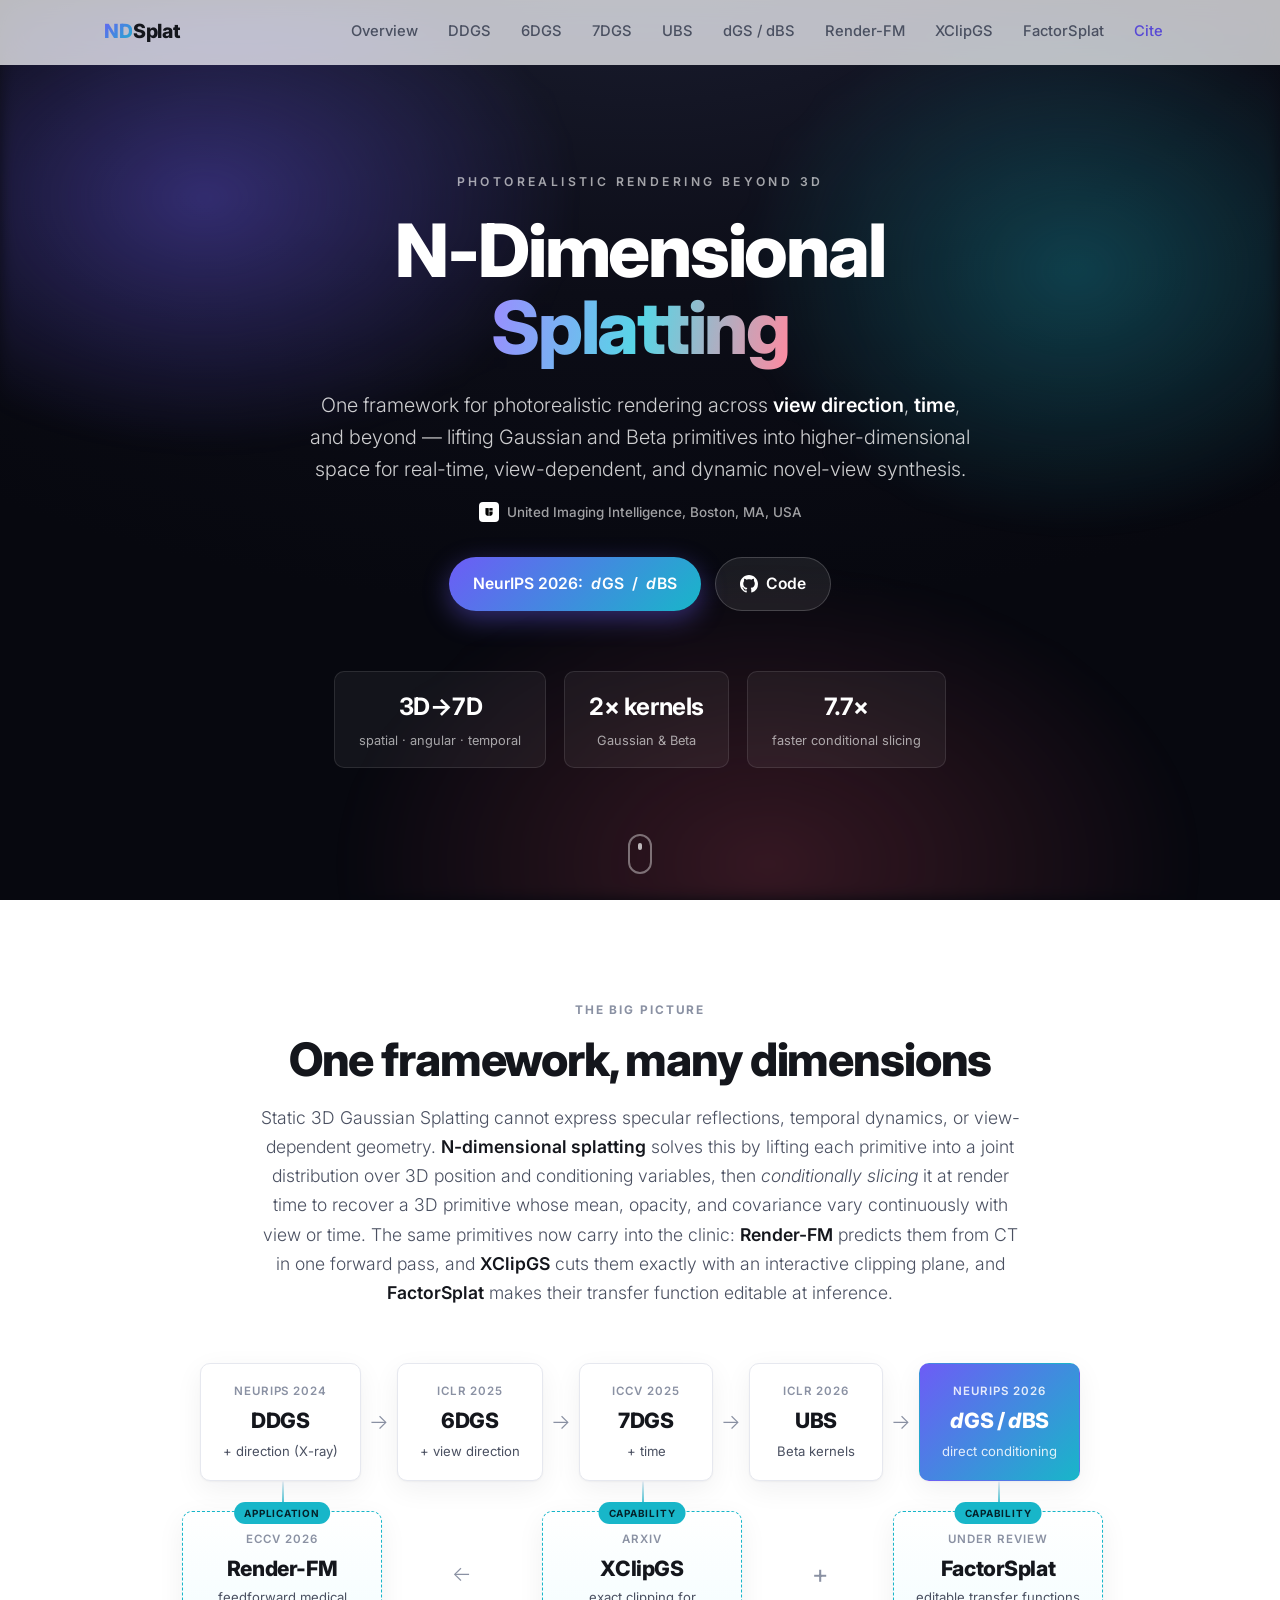
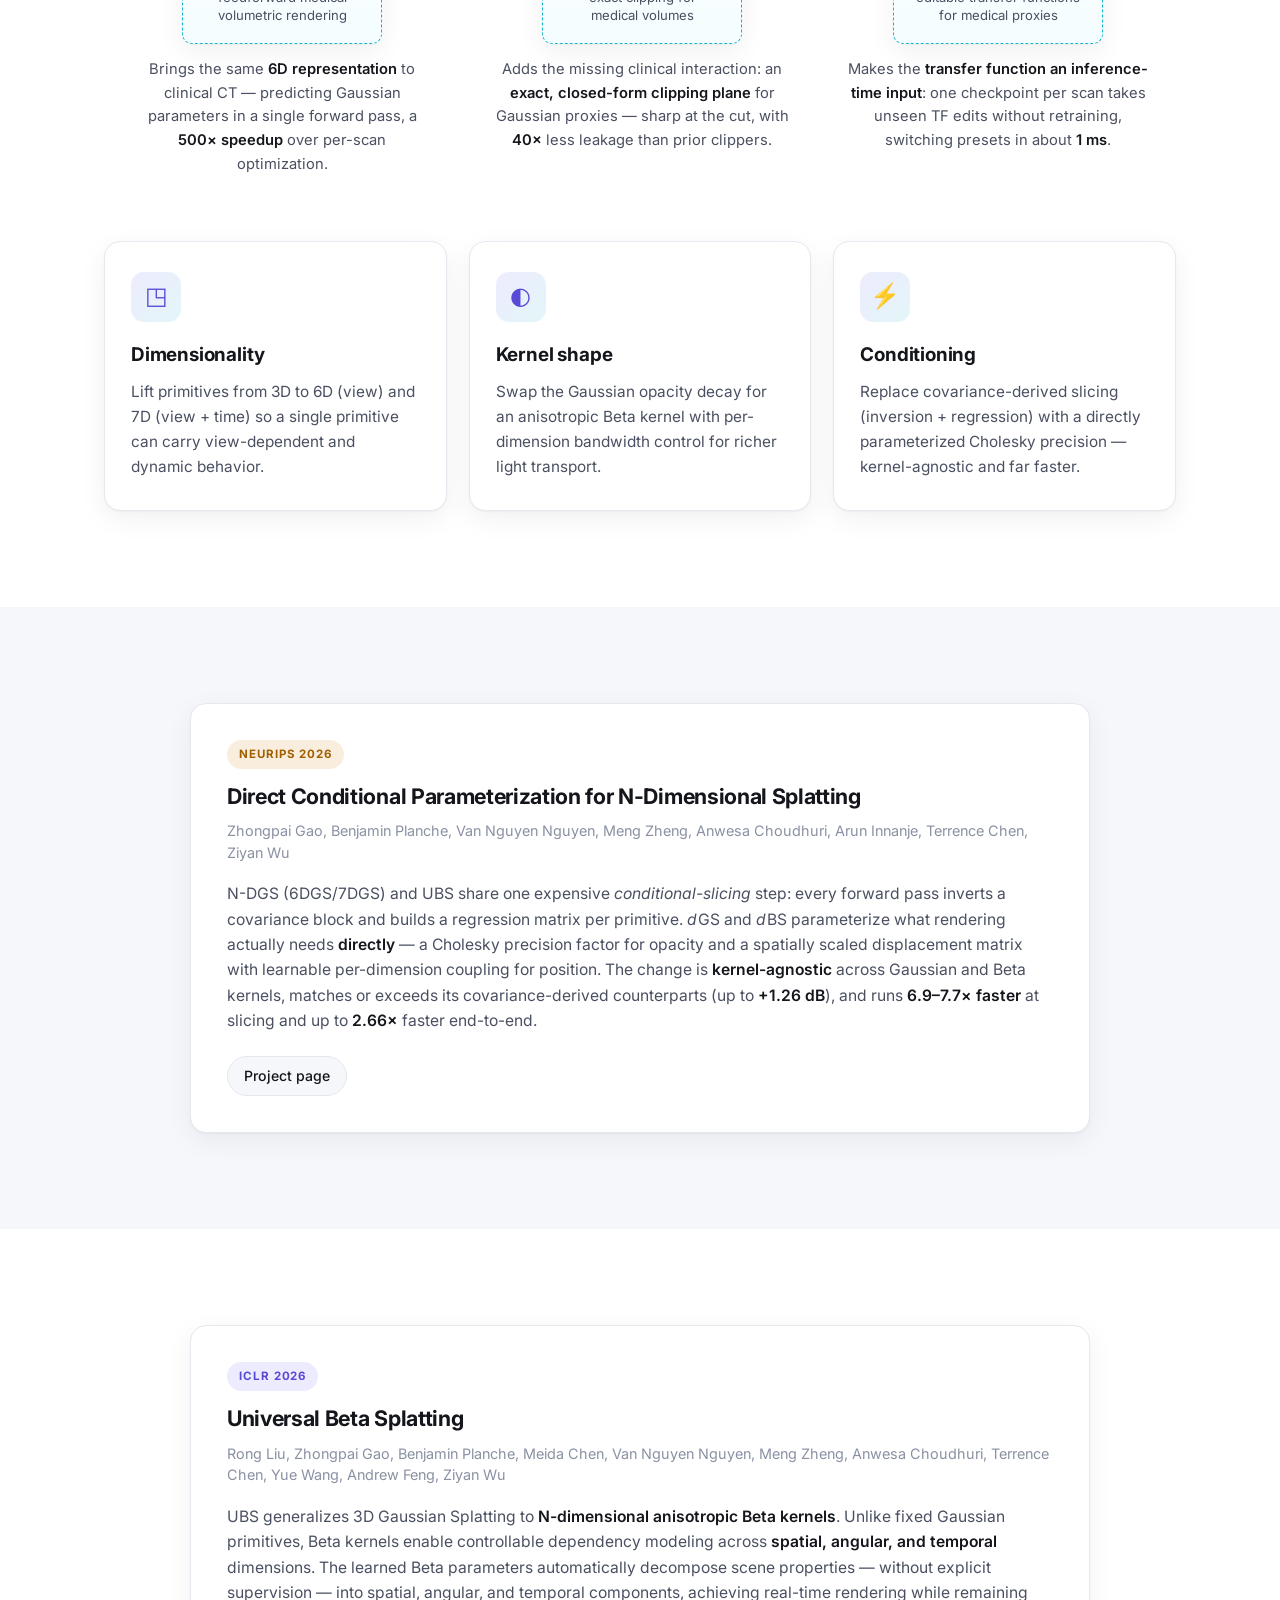
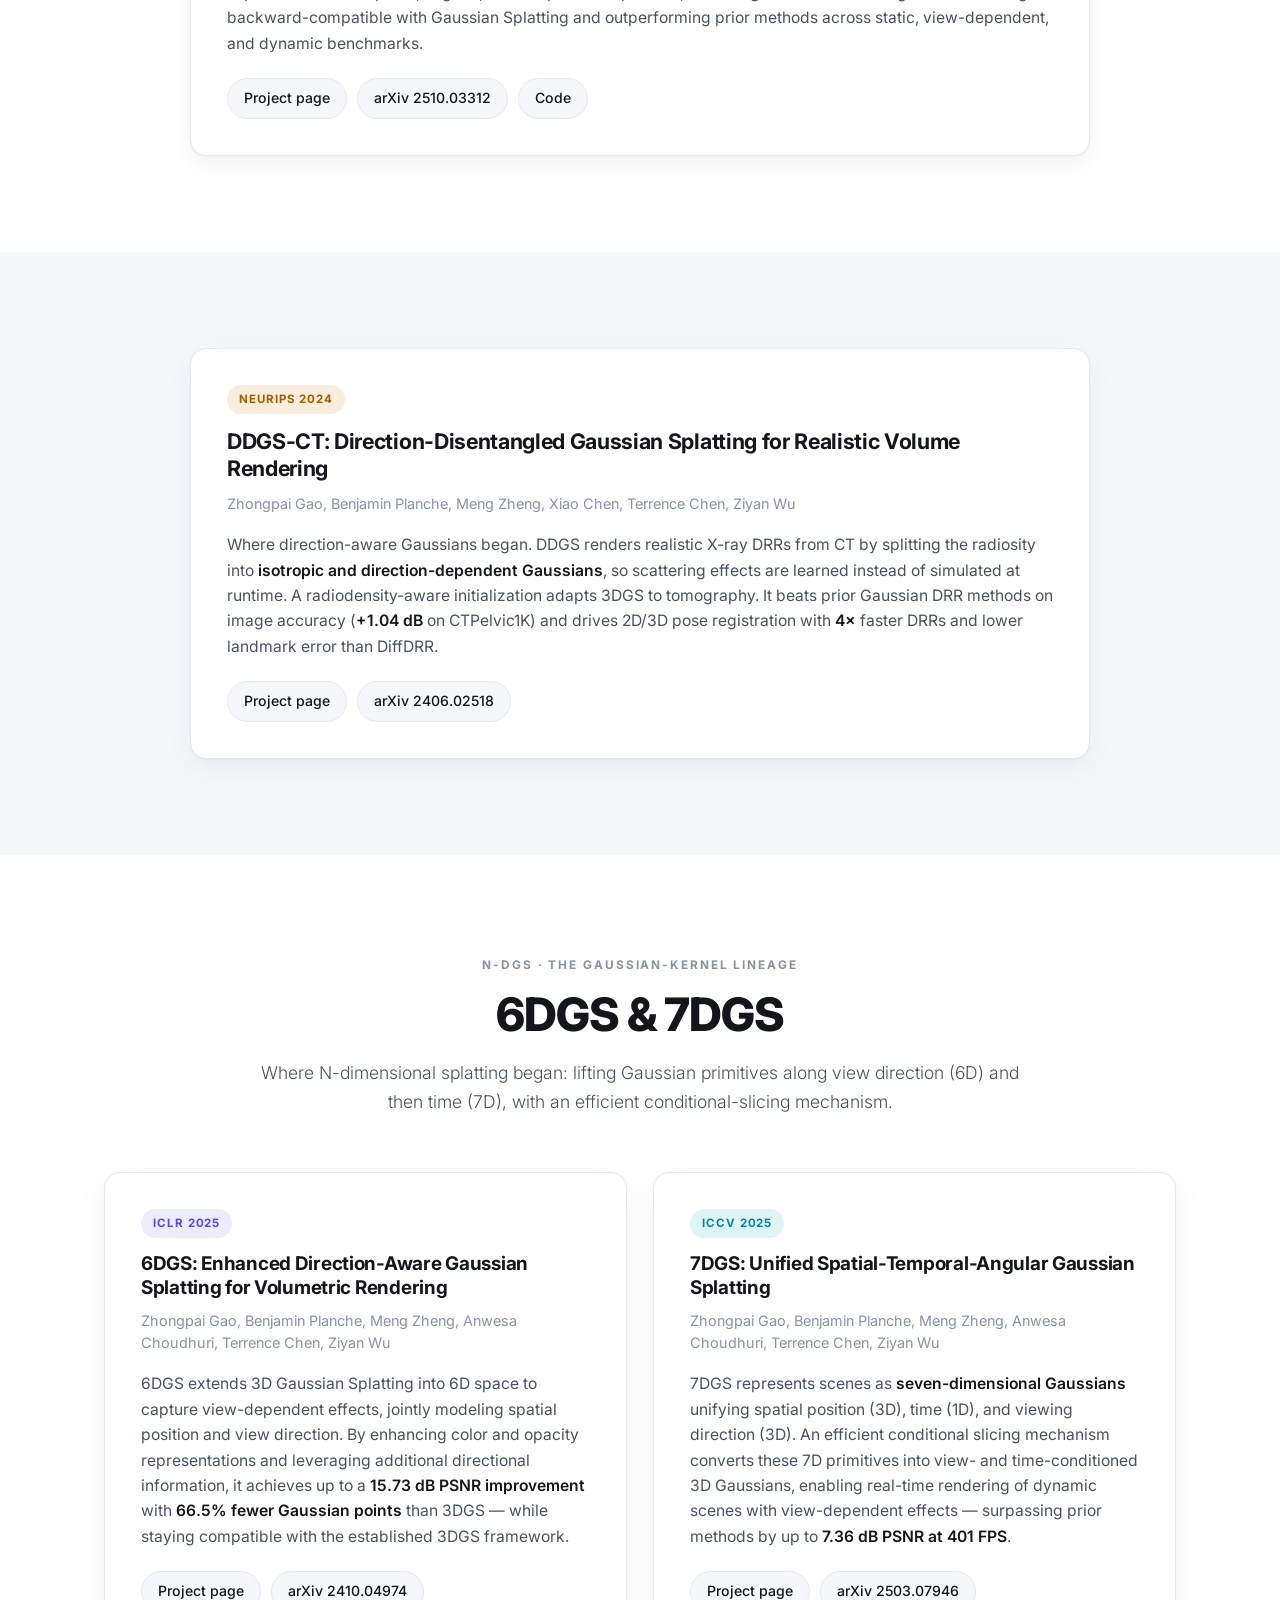
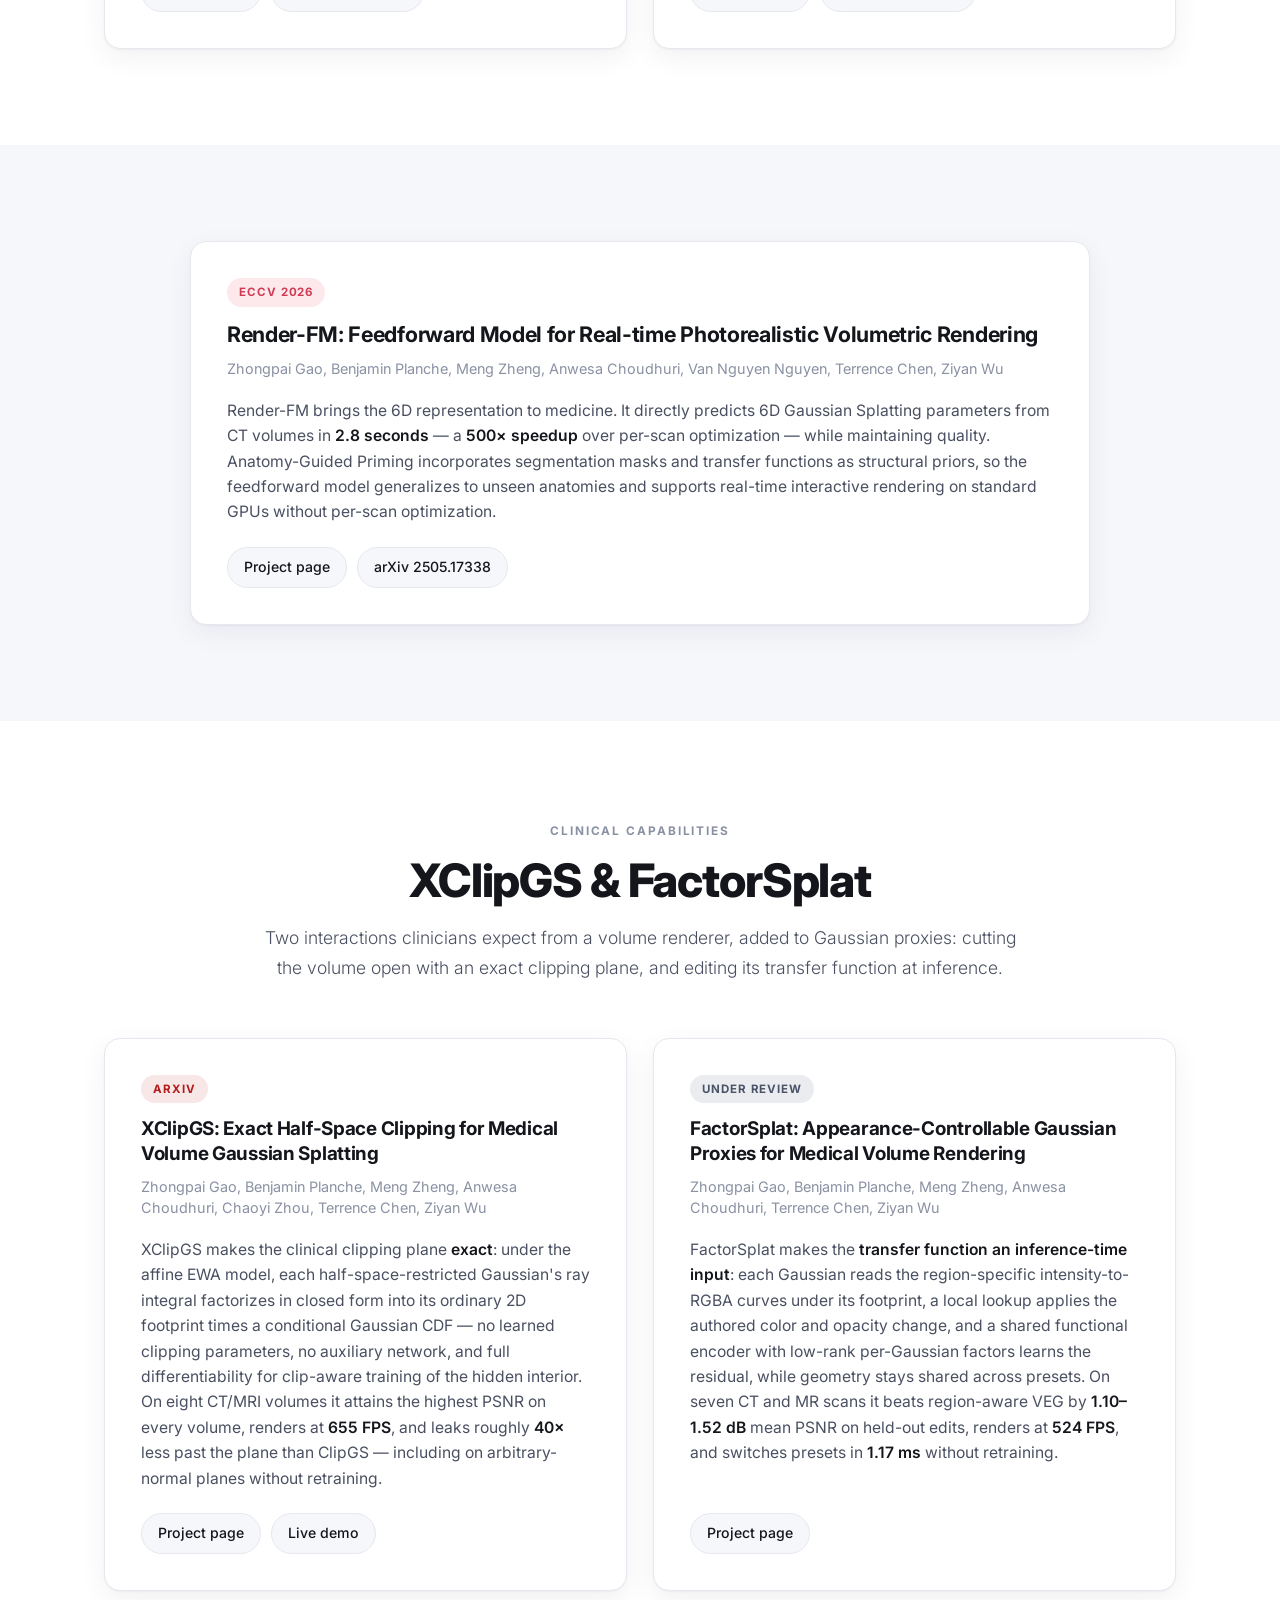
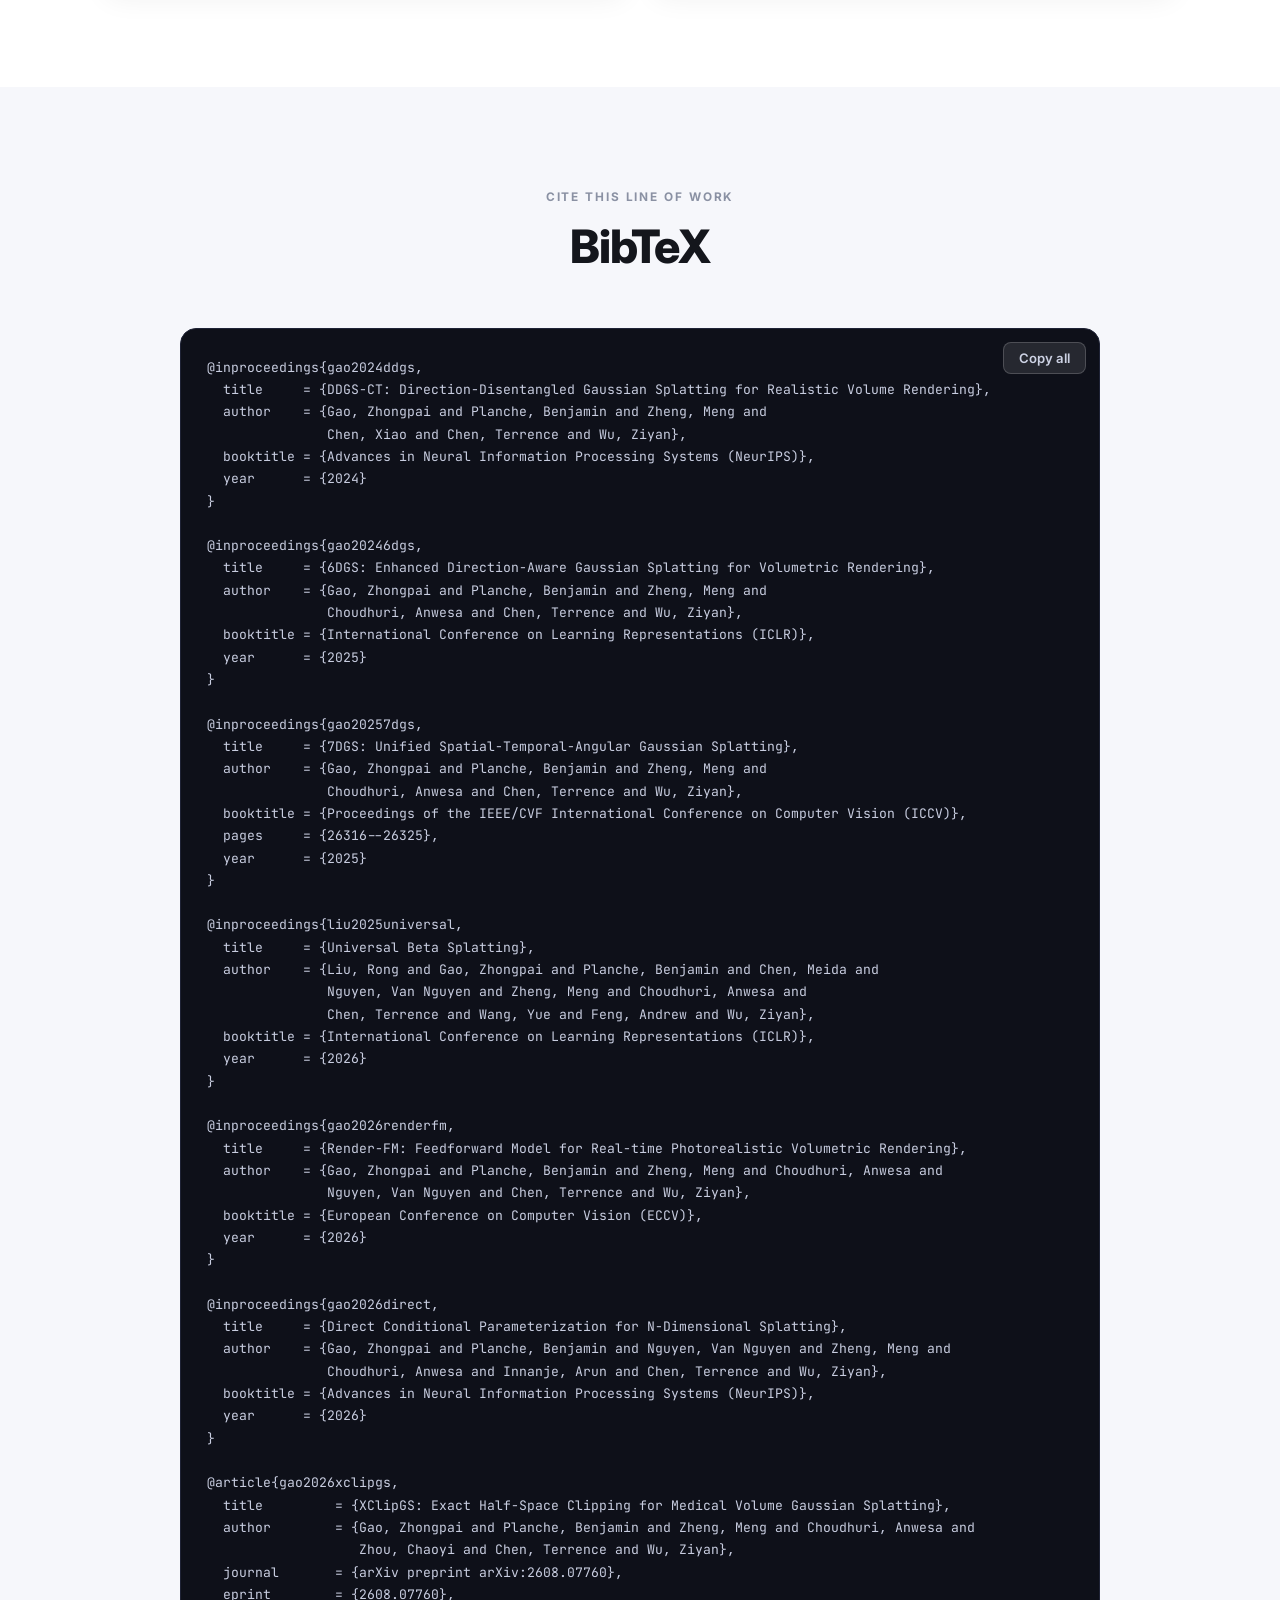
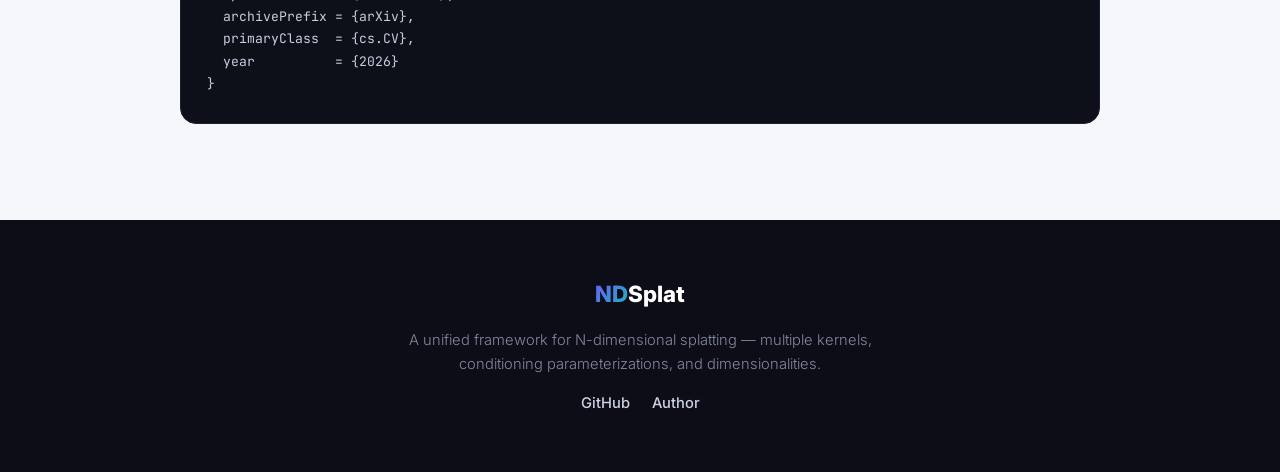
==== index.html @ 8df0c659 "Mobile lineage: stack branches and connectors in one centred column On narrow screens the up-arrow a" ====
<!DOCTYPE html>
<html lang="en">
<head>
  <meta charset="UTF-8" />
  <meta name="viewport" content="width=device-width, initial-scale=1.0" />
  <title>NDSplat &mdash; N-Dimensional Splatting</title>
  <meta name="description" content="NDSplat: a unified framework and research line for N-dimensional Gaussian and Beta splatting — dGS/dBS, Universal Beta Splatting, 6DGS, 7DGS, and Render-FM." />
  <meta name="author" content="Zhongpai Gao" />

  <!-- Open Graph -->
  <meta property="og:type" content="website" />
  <meta property="og:title" content="NDSplat — N-Dimensional Splatting" />
  <meta property="og:description" content="A unified research line for N-dimensional Gaussian and Beta splatting: dGS/dBS, UBS, 6DGS, 7DGS, and Render-FM." />

  <link rel="preconnect" href="https://fonts.googleapis.com" />
  <link rel="preconnect" href="https://fonts.gstatic.com" crossorigin />
  <link href="https://fonts.googleapis.com/css2?family=Inter:wght@300;400;500;600;700;800&family=JetBrains+Mono:wght@400;500&display=swap" rel="stylesheet" />
  <link rel="stylesheet" href="assets/css/style.css?v=20260928g" />
  <link rel="icon" href="data:image/svg+xml,<svg xmlns='http://www.w3.org/2000/svg' viewBox='0 0 100 100'><text y='.9em' font-size='90'>🪄</text></svg>" />
</head>
<body>

  <!-- ============ NAV ============ -->
  <header class="nav" id="nav">
    <div class="nav-inner">
      <a class="nav-brand" href="#top">
        <span class="brand-mark">ND</span><span class="brand-text">Splat</span>
      </a>
      <nav class="nav-links">
        <a href="#overview">Overview</a>
        <a href="https://gaozhongpai.github.io/ddgs/">DDGS</a>
        <a href="https://gaozhongpai.github.io/6dgs/">6DGS</a>
        <a href="https://gaozhongpai.github.io/7dgs/">7DGS</a>
        <a href="https://rongliu-leo.github.io/universal-beta-splatting/">UBS</a>
        <a href="https://gaozhongpai.github.io/dgs/">dGS / dBS</a>
        <a href="https://gaozhongpai.github.io/renderfm/">Render-FM</a>
        <a href="https://gaozhongpai.github.io/XClipGS/">XClipGS</a>
        <a href="https://gaozhongpai.github.io/FactorSplat/">FactorSplat</a>
        <a href="#bibtex">Cite</a>
      </nav>
      <button class="nav-toggle" id="navToggle" aria-label="Toggle navigation">
        <span></span><span></span><span></span>
      </button>
    </div>
  </header>

  <!-- ============ HERO ============ -->
  <section class="hero" id="top">
    <div class="hero-bg" aria-hidden="true"></div>
    <div class="hero-content">
      <p class="hero-eyebrow">Photorealistic rendering beyond 3D</p>
      <h1 class="hero-title">
        N-Dimensional<br />
        <span class="grad">Splatting</span>
      </h1>
      <p class="hero-sub">
        One framework for photorealistic rendering across <strong>view direction</strong>,
        <strong>time</strong>, and beyond &mdash; lifting Gaussian and Beta primitives into
        higher-dimensional space for real-time, view-dependent, and dynamic novel-view synthesis.
      </p>
      <div class="hero-affil" aria-label="Affiliations">
        <span class="affil-org">
          <img src="assets/img/uii_america_inc_logo.jpg" alt="United Imaging Intelligence" />
          <span>United Imaging Intelligence, Boston, MA, USA</span>
        </span>
      </div>
      <div class="hero-cta">
        <a class="btn btn-primary" href="https://gaozhongpai.github.io/dgs/">NeurIPS 2026: <span class="mname"><em>d</em>GS</span> / <span class="mname"><em>d</em>BS</span></a>
        <a class="btn btn-ghost" href="https://github.com/Gaozhongpai/ndsplat" target="_blank" rel="noopener">
          <svg viewBox="0 0 16 16" width="18" height="18" fill="currentColor" aria-hidden="true"><path d="M8 0C3.58 0 0 3.58 0 8c0 3.54 2.29 6.53 5.47 7.59.4.07.55-.17.55-.38 0-.19-.01-.82-.01-1.49-2.01.37-2.53-.49-2.69-.94-.09-.23-.48-.94-.82-1.13-.28-.15-.68-.52-.01-.53.63-.01 1.08.58 1.23.82.72 1.21 1.87.87 2.33.66.07-.52.28-.87.51-1.07-1.78-.2-3.64-.89-3.64-3.95 0-.87.31-1.59.82-2.15-.08-.2-.36-1.02.08-2.12 0 0 .67-.21 2.2.82.64-.18 1.32-.27 2-.27.68 0 1.36.09 2 .27 1.53-1.04 2.2-.82 2.2-.82.44 1.1.16 1.92.08 2.12.51.56.82 1.27.82 2.15 0 3.07-1.87 3.75-3.65 3.95.29.25.54.73.54 1.48 0 1.07-.01 1.93-.01 2.2 0 .21.15.46.55.38A8.013 8.013 0 0 0 16 8c0-4.42-3.58-8-8-8z"/></svg>
          Code
        </a>
      </div>

      <div class="hero-stats">
        <div class="stat"><span class="stat-num">3D&rarr;7D</span><span class="stat-label">spatial · angular · temporal</span></div>
        <div class="stat"><span class="stat-num">2&times; kernels</span><span class="stat-label">Gaussian &amp; Beta</span></div>
        <div class="stat"><span class="stat-num">7.7&times;</span><span class="stat-label">faster conditional slicing</span></div>
      </div>
    </div>
    <a class="scroll-hint" href="#overview" aria-label="Scroll down"><span></span></a>
  </section>

  <!-- ============ OVERVIEW ============ -->
  <section class="section" id="overview">
    <div class="container">
      <div class="section-head">
        <span class="kicker">The big picture</span>
        <h2>One framework, many dimensions</h2>
        <p class="lead">
          Static 3D Gaussian Splatting cannot express specular reflections, temporal dynamics, or
          view-dependent geometry. <strong>N-dimensional splatting</strong> solves this by lifting
          each primitive into a joint distribution over 3D position and conditioning variables, then
          <em>conditionally slicing</em> it at render time to recover a 3D primitive whose mean,
          opacity, and covariance vary continuously with view or time. The same primitives now carry
          into the clinic: <strong>Render-FM</strong> predicts them from CT in one forward pass, and
          <strong>XClipGS</strong> cuts them exactly with an interactive clipping plane, and
          <strong>FactorSplat</strong> makes their transfer function editable at inference.
        </p>
      </div>

      <div class="lineage">
        <div class="lineage-track">
          <a class="node" href="#ddgs">
            <span class="node-year">NeurIPS 2024</span>
            <span class="node-name">DDGS</span>
            <span class="node-desc">+ direction (X-ray)</span>
          </a>
          <span class="node-arrow">&rarr;</span>
          <a class="node" href="#ndgs">
            <span class="node-year">ICLR 2025</span>
            <span class="node-name">6DGS</span>
            <span class="node-desc">+ view direction</span>
          </a>
          <span class="node-arrow">&rarr;</span>
          <a class="node" href="#ndgs">
            <span class="node-year">ICCV 2025</span>
            <span class="node-name">7DGS</span>
            <span class="node-desc">+ time</span>
          </a>
          <span class="node-arrow">&rarr;</span>
          <a class="node" href="#ubs">
            <span class="node-year">ICLR 2026</span>
            <span class="node-name">UBS</span>
            <span class="node-desc">Beta kernels</span>
          </a>
          <span class="node-arrow">&rarr;</span>
          <a class="node node-accent" href="#dgsdbs">
            <span class="node-year">NeurIPS 2026</span>
            <span class="node-name"><span class="mname"><em>d</em>GS</span> / <span class="mname"><em>d</em>BS</span></span>
            <span class="node-desc">direct conditioning</span>
          </a>
        </div>
        <div class="lineage-apps">
        <div class="lineage-branch">
          <span class="branch-connector" aria-hidden="true"></span>
          <a class="node node-branch" href="#renderfm">
            <span class="node-badge">application</span>
            <span class="node-year">ECCV 2026</span>
            <span class="node-name">Render-FM</span>
            <span class="node-desc">feedforward medical<br />volumetric rendering</span>
          </a>
          <p class="branch-note">
            Brings the same <strong>6D representation</strong> to clinical CT &mdash; predicting
            Gaussian parameters in a single forward pass, a <strong>500&times; speedup</strong> over
            per-scan optimization.
          </p>
        </div>
        <span class="node-arrow apps-arrow" title="XClipGS clips Render-FM proxies">&larr;</span>
        <div class="lineage-branch">
          <span class="branch-connector" aria-hidden="true"></span>
          <a class="node node-branch" href="#xclipgs">
            <span class="node-badge">capability</span>
            <span class="node-year">arXiv</span>
            <span class="node-name">XClipGS</span>
            <span class="node-desc">exact clipping for<br />medical volumes</span>
          </a>
          <p class="branch-note">
            Adds the missing clinical interaction: an <strong>exact, closed-form clipping plane</strong>
            for Gaussian proxies &mdash; sharp at the cut, with
            <strong>40&times;</strong> less leakage than prior clippers.
          </p>
        </div>
        <span class="node-arrow apps-arrow apps-plus" title="XClipGS and FactorSplat both add clinical controls">+</span>
        <div class="lineage-branch">
          <span class="branch-connector" aria-hidden="true"></span>
          <a class="node node-branch" href="#factorsplat">
            <span class="node-badge">capability</span>
            <span class="node-year">Under review</span>
            <span class="node-name">FactorSplat</span>
            <span class="node-desc">editable transfer functions<br />for medical proxies</span>
          </a>
          <p class="branch-note">
            Makes the <strong>transfer function an inference-time input</strong>: one checkpoint per scan
            takes unseen TF edits without retraining, switching presets in about <strong>1&nbsp;ms</strong>.
          </p>
        </div>
        </div>
      </div>

      <div class="axes">
        <div class="axis-card">
          <div class="axis-icon">◳</div>
          <h3>Dimensionality</h3>
          <p>Lift primitives from 3D to 6D (view) and 7D (view + time) so a single primitive can carry view-dependent and dynamic behavior.</p>
        </div>
        <div class="axis-card">
          <div class="axis-icon">◐</div>
          <h3>Kernel shape</h3>
          <p>Swap the Gaussian opacity decay for an anisotropic Beta kernel with per-dimension bandwidth control for richer light transport.</p>
        </div>
        <div class="axis-card">
          <div class="axis-icon">⚡</div>
          <h3>Conditioning</h3>
          <p>Replace covariance-derived slicing (inversion + regression) with a directly parameterized Cholesky precision &mdash; kernel-agnostic and far faster.</p>
        </div>
      </div>
    </div>
  </section>

  <!-- ============ dGS / dBS ============ -->
  <section class="section section-alt" id="dgsdbs">
    <div class="container">
      <article class="paper paper-wide">
        <div class="paper-meta">
          <span class="venue venue-neurips">NeurIPS 2026</span>
          <h2 class="paper-title">Direct Conditional Parameterization for N-Dimensional Splatting</h2>
          <p class="paper-authors">Zhongpai Gao, Benjamin Planche, Van Nguyen Nguyen, Meng Zheng, Anwesa Choudhuri, Arun Innanje, Terrence Chen, Ziyan Wu</p>
        </div>
        <p class="paper-abstract">
          N-DGS (6DGS/7DGS) and UBS share one expensive <em>conditional-slicing</em> step: every forward pass inverts a
          covariance block and builds a regression matrix per primitive. <span class="mname"><em>d</em>GS</span> and
          <span class="mname"><em>d</em>BS</span> parameterize what rendering actually needs <strong>directly</strong>
          &mdash; a Cholesky precision factor for opacity and a spatially scaled displacement matrix with learnable
          per-dimension coupling for position. The change is <strong>kernel-agnostic</strong> across Gaussian and Beta
          kernels, matches or exceeds its covariance-derived counterparts (up to <strong>+1.26&nbsp;dB</strong>), and
          runs <strong>6.9&ndash;7.7&times; faster</strong> at slicing and up to <strong>2.66&times;</strong> faster
          end-to-end.
        </p>
        <div class="paper-links">
          <a class="link-chip" href="https://gaozhongpai.github.io/dgs/" target="_blank" rel="noopener">Project page</a>
        </div>
      </article>
    </div>
  </section>

  <!-- ============ UBS ============ -->
  <section class="section" id="ubs">
    <div class="container">
      <article class="paper paper-wide">
        <div class="paper-meta">
          <span class="venue venue-iclr">ICLR 2026</span>
          <h2 class="paper-title">Universal Beta Splatting</h2>
          <p class="paper-authors">Rong Liu, Zhongpai Gao, Benjamin Planche, Meida Chen, Van Nguyen Nguyen, Meng Zheng, Anwesa Choudhuri, Terrence Chen, Yue Wang, Andrew Feng, Ziyan Wu</p>
        </div>
        <p class="paper-abstract">
          UBS generalizes 3D Gaussian Splatting to <strong>N-dimensional anisotropic Beta kernels</strong>.
          Unlike fixed Gaussian primitives, Beta kernels enable controllable dependency modeling across
          <strong>spatial, angular, and temporal</strong> dimensions. The learned Beta parameters
          automatically decompose scene properties &mdash; without explicit supervision &mdash; into
          spatial, angular, and temporal components, achieving real-time rendering while remaining
          backward-compatible with Gaussian Splatting and outperforming prior methods across static,
          view-dependent, and dynamic benchmarks.
        </p>
        <div class="paper-links">
          <a class="link-chip" href="https://rongliu-leo.github.io/universal-beta-splatting/" target="_blank" rel="noopener">Project page</a>
          <a class="link-chip" href="https://arxiv.org/abs/2510.03312" target="_blank" rel="noopener">arXiv 2510.03312</a>
          <a class="link-chip" href="https://github.com/RongLiu-Leo/universal-beta-splatting" target="_blank" rel="noopener">Code</a>
        </div>
      </article>
    </div>
  </section>

  <!-- ============ DDGS ============ -->
  <section class="section section-alt" id="ddgs">
    <div class="container">
      <article class="paper paper-wide">
        <div class="paper-meta">
          <span class="venue venue-neurips">NeurIPS 2024</span>
          <h2 class="paper-title">DDGS-CT: Direction-Disentangled Gaussian Splatting for Realistic Volume Rendering</h2>
          <p class="paper-authors">Zhongpai Gao, Benjamin Planche, Meng Zheng, Xiao Chen, Terrence Chen, Ziyan Wu</p>
        </div>
        <p class="paper-abstract">
          Where direction-aware Gaussians began. DDGS renders realistic X-ray DRRs from CT by splitting the radiosity
          into <strong>isotropic and direction-dependent Gaussians</strong>, so scattering effects are learned instead
          of simulated at runtime. A radiodensity-aware initialization adapts 3DGS to tomography. It beats prior
          Gaussian DRR methods on image accuracy (<strong>+1.04&nbsp;dB</strong> on CTPelvic1K) and drives 2D/3D pose
          registration with <strong>4&times;</strong> faster DRRs and lower landmark error than DiffDRR.
        </p>
        <div class="paper-links">
          <a class="link-chip" href="https://gaozhongpai.github.io/ddgs/" target="_blank" rel="noopener">Project page</a>
          <a class="link-chip" href="https://arxiv.org/abs/2406.02518" target="_blank" rel="noopener">arXiv 2406.02518</a>
        </div>
      </article>
    </div>
  </section>

  <!-- ============ 6DGS / 7DGS ============ -->
  <section class="section" id="ndgs">
    <div class="container">
      <div class="section-head">
        <span class="kicker">N-DGS &middot; the Gaussian-kernel lineage</span>
        <h2>6DGS &amp; 7DGS</h2>
        <p class="lead">Where N-dimensional splatting began: lifting Gaussian primitives along view direction (6D) and then time (7D), with an efficient conditional-slicing mechanism.</p>
      </div>

      <div class="paper-pair">
        <article class="paper">
          <div class="paper-meta">
            <span class="venue venue-iclr">ICLR 2025</span>
            <h3 class="paper-title">6DGS: Enhanced Direction-Aware Gaussian Splatting for Volumetric Rendering</h3>
            <p class="paper-authors">Zhongpai Gao, Benjamin Planche, Meng Zheng, Anwesa Choudhuri, Terrence Chen, Ziyan Wu</p>
          </div>
          <p class="paper-abstract">
            6DGS extends 3D Gaussian Splatting into 6D space to capture view-dependent effects, jointly
            modeling spatial position and view direction. By enhancing color and opacity representations
            and leveraging additional directional information, it achieves up to a <strong>15.73 dB PSNR
            improvement</strong> with <strong>66.5% fewer Gaussian points</strong> than 3DGS &mdash; while
            staying compatible with the established 3DGS framework.
          </p>
          <div class="paper-links">
            <a class="link-chip" href="https://gaozhongpai.github.io/6dgs/" target="_blank" rel="noopener">Project page</a>
            <a class="link-chip" href="https://arxiv.org/abs/2410.04974" target="_blank" rel="noopener">arXiv 2410.04974</a>
          </div>
        </article>

        <article class="paper">
          <div class="paper-meta">
            <span class="venue venue-iccv">ICCV 2025</span>
            <h3 class="paper-title">7DGS: Unified Spatial-Temporal-Angular Gaussian Splatting</h3>
            <p class="paper-authors">Zhongpai Gao, Benjamin Planche, Meng Zheng, Anwesa Choudhuri, Terrence Chen, Ziyan Wu</p>
          </div>
          <p class="paper-abstract">
            7DGS represents scenes as <strong>seven-dimensional Gaussians</strong> unifying spatial
            position (3D), time (1D), and viewing direction (3D). An efficient conditional slicing
            mechanism converts these 7D primitives into view- and time-conditioned 3D Gaussians,
            enabling real-time rendering of dynamic scenes with view-dependent effects &mdash; surpassing
            prior methods by up to <strong>7.36 dB PSNR at 401 FPS</strong>.
          </p>
          <div class="paper-links">
            <a class="link-chip" href="https://gaozhongpai.github.io/7dgs/" target="_blank" rel="noopener">Project page</a>
            <a class="link-chip" href="https://arxiv.org/abs/2503.07946" target="_blank" rel="noopener">arXiv 2503.07946</a>
          </div>
        </article>
      </div>
    </div>
  </section>

  <!-- ============ RENDER-FM ============ -->
  <section class="section section-alt" id="renderfm">
    <div class="container">
      <article class="paper paper-wide">
        <div class="paper-meta">
          <span class="venue venue-eccv">ECCV 2026</span>
          <h2 class="paper-title">Render-FM: Feedforward Model for Real-time Photorealistic Volumetric Rendering</h2>
          <p class="paper-authors">Zhongpai Gao, Benjamin Planche, Meng Zheng, Anwesa Choudhuri, Van Nguyen Nguyen, Terrence Chen, Ziyan Wu</p>
        </div>
        <p class="paper-abstract">
          Render-FM brings the 6D representation to medicine. It directly predicts 6D Gaussian Splatting
          parameters from CT volumes in <strong>2.8 seconds</strong> &mdash; a <strong>500&times; speedup</strong>
          over per-scan optimization &mdash; while maintaining quality. Anatomy-Guided Priming incorporates
          segmentation masks and transfer functions as structural priors, so the feedforward model
          generalizes to unseen anatomies and supports real-time interactive rendering on standard GPUs
          without per-scan optimization.
        </p>
        <div class="paper-links">
          <a class="link-chip" href="https://gaozhongpai.github.io/renderfm/" target="_blank" rel="noopener">Project page</a>
          <a class="link-chip" href="https://arxiv.org/abs/2505.17338" target="_blank" rel="noopener">arXiv 2505.17338</a>
        </div>
      </article>
    </div>
  </section>

  <!-- ============ XCLIPGS / FACTORSPLAT ============ -->
  <section class="section" id="clinical">
    <div class="container">
      <div class="section-head">
        <span class="kicker">Clinical capabilities</span>
        <h2>XClipGS &amp; FactorSplat</h2>
        <p class="lead">Two interactions clinicians expect from a volume renderer, added to Gaussian proxies: cutting the volume open with an exact clipping plane, and editing its transfer function at inference.</p>
      </div>

      <div class="paper-pair">
        <article class="paper" id="xclipgs">
          <div class="paper-meta">
            <span class="venue venue-arxiv">arXiv</span>
            <h3 class="paper-title">XClipGS: Exact Half-Space Clipping for Medical Volume Gaussian Splatting</h3>
            <p class="paper-authors">Zhongpai Gao, Benjamin Planche, Meng Zheng, Anwesa Choudhuri, Chaoyi Zhou, Terrence Chen, Ziyan Wu</p>
          </div>
          <p class="paper-abstract">
            XClipGS makes the clinical clipping plane <strong>exact</strong>: under the affine EWA model, each
            half-space-restricted Gaussian's ray integral factorizes in closed form into its ordinary 2D footprint
            times a conditional Gaussian CDF &mdash; no learned clipping parameters, no auxiliary network, and full
            differentiability for clip-aware training of the hidden interior. On eight CT/MRI volumes it attains the
            highest PSNR on every volume, renders at <strong>655&nbsp;FPS</strong>, and leaks roughly
            <strong>40&times;</strong> less past the plane than ClipGS &mdash; including on arbitrary-normal planes
            without retraining.
          </p>
          <div class="paper-links">
            <a class="link-chip" href="https://gaozhongpai.github.io/XClipGS/" target="_blank" rel="noopener">Project page</a>
            <a class="link-chip" href="https://gaozhongpai.github.io/XClipGS/demo/" target="_blank" rel="noopener">Live demo</a>
          </div>
        </article>

        <article class="paper" id="factorsplat">
          <div class="paper-meta">
            <span class="venue venue-review">Under review</span>
            <h3 class="paper-title">FactorSplat: Appearance-Controllable Gaussian Proxies for Medical Volume Rendering</h3>
            <p class="paper-authors">Zhongpai Gao, Benjamin Planche, Meng Zheng, Anwesa Choudhuri, Terrence Chen, Ziyan Wu</p>
          </div>
          <p class="paper-abstract">
            FactorSplat makes the <strong>transfer function an inference-time input</strong>: each Gaussian reads the
            region-specific intensity-to-RGBA curves under its footprint, a local lookup applies the authored color and
            opacity change, and a shared functional encoder with low-rank per-Gaussian factors learns the residual, while
            geometry stays shared across presets. On seven CT and MR scans it beats region-aware VEG by
            <strong>1.10&ndash;1.52&nbsp;dB</strong> mean PSNR on held-out edits, renders at <strong>524&nbsp;FPS</strong>,
            and switches presets in <strong>1.17&nbsp;ms</strong> without retraining.
          </p>
          <div class="paper-links">
            <a class="link-chip" href="https://gaozhongpai.github.io/FactorSplat/" target="_blank" rel="noopener">Project page</a>
          </div>
        </article>
      </div>
    </div>
  </section>

  <!-- ============ BIBTEX ============ -->
  <section class="section section-alt" id="bibtex">
    <div class="container">
      <div class="section-head">
        <span class="kicker">Cite this line of work</span>
        <h2>BibTeX</h2>
      </div>
      <div class="bib-wrap">
        <button class="copy-btn" data-target="bib">Copy all</button>
        <pre id="bib"><code>@inproceedings{gao2024ddgs,
  title     = {DDGS-CT: Direction-Disentangled Gaussian Splatting for Realistic Volume Rendering},
  author    = {Gao, Zhongpai and Planche, Benjamin and Zheng, Meng and
               Chen, Xiao and Chen, Terrence and Wu, Ziyan},
  booktitle = {Advances in Neural Information Processing Systems (NeurIPS)},
  year      = {2024}
}

@inproceedings{gao20246dgs,
  title     = {6DGS: Enhanced Direction-Aware Gaussian Splatting for Volumetric Rendering},
  author    = {Gao, Zhongpai and Planche, Benjamin and Zheng, Meng and
               Choudhuri, Anwesa and Chen, Terrence and Wu, Ziyan},
  booktitle = {International Conference on Learning Representations (ICLR)},
  year      = {2025}
}

@inproceedings{gao20257dgs,
  title     = {7DGS: Unified Spatial-Temporal-Angular Gaussian Splatting},
  author    = {Gao, Zhongpai and Planche, Benjamin and Zheng, Meng and
               Choudhuri, Anwesa and Chen, Terrence and Wu, Ziyan},
  booktitle = {Proceedings of the IEEE/CVF International Conference on Computer Vision (ICCV)},
  pages     = {26316--26325},
  year      = {2025}
}

@inproceedings{liu2025universal,
  title     = {Universal Beta Splatting},
  author    = {Liu, Rong and Gao, Zhongpai and Planche, Benjamin and Chen, Meida and
               Nguyen, Van Nguyen and Zheng, Meng and Choudhuri, Anwesa and
               Chen, Terrence and Wang, Yue and Feng, Andrew and Wu, Ziyan},
  booktitle = {International Conference on Learning Representations (ICLR)},
  year      = {2026}
}

@inproceedings{gao2026renderfm,
  title     = {Render-FM: Feedforward Model for Real-time Photorealistic Volumetric Rendering},
  author    = {Gao, Zhongpai and Planche, Benjamin and Zheng, Meng and Choudhuri, Anwesa and
               Nguyen, Van Nguyen and Chen, Terrence and Wu, Ziyan},
  booktitle = {European Conference on Computer Vision (ECCV)},
  year      = {2026}
}

@inproceedings{gao2026direct,
  title     = {Direct Conditional Parameterization for N-Dimensional Splatting},
  author    = {Gao, Zhongpai and Planche, Benjamin and Nguyen, Van Nguyen and Zheng, Meng and
               Choudhuri, Anwesa and Innanje, Arun and Chen, Terrence and Wu, Ziyan},
  booktitle = {Advances in Neural Information Processing Systems (NeurIPS)},
  year      = {2026}
}

@article{gao2026xclipgs,
  title         = {XClipGS: Exact Half-Space Clipping for Medical Volume Gaussian Splatting},
  author        = {Gao, Zhongpai and Planche, Benjamin and Zheng, Meng and Choudhuri, Anwesa and
                   Zhou, Chaoyi and Chen, Terrence and Wu, Ziyan},
  journal       = {arXiv preprint arXiv:2608.07760},
  eprint        = {2608.07760},
  archivePrefix = {arXiv},
  primaryClass  = {cs.CV},
  year          = {2026}
}</code></pre>
      </div>
    </div>
  </section>

  <!-- ============ FOOTER ============ -->
  <footer class="footer">
    <div class="container footer-inner">
      <div class="footer-brand"><span class="brand-mark">ND</span><span class="brand-text">Splat</span></div>
      <p class="footer-note">A unified framework for N-dimensional splatting &mdash; multiple kernels, conditioning parameterizations, and dimensionalities.</p>
      <div class="footer-links">
        <a href="https://github.com/Gaozhongpai/ndsplat" target="_blank" rel="noopener">GitHub</a>
        <a href="https://www.gaozhongpai.com/" target="_blank" rel="noopener">Author</a>
      </div>
    </div>
  </footer>

  <script src="assets/js/main.js?v=20260928g"></script>
</body>
</html>
---- assets/css/style.css ----
/* ============================================================
   NDSplat — project page styles
   ============================================================ */

:root {
  --bg:        #ffffff;
  --bg-alt:    #f6f7fb;
  --ink:       #14161c;
  --ink-soft:  #4a5061;
  --ink-faint: #8a91a3;
  --line:      #e6e8ef;
  --accent:    #6d5cf6;   /* violet */
  --accent-2:  #18b6c9;   /* teal   */
  --accent-3:  #f0566f;   /* coral (ours)*/
  --accent-ink:#5849d6;
  --ours-bg:   #f1eefe;
  --radius:    16px;
  --radius-sm: 10px;
  --maxw:      1120px;
  --shadow:    0 1px 2px rgba(20,22,28,.04), 0 8px 28px rgba(20,22,28,.06);
  --shadow-lg: 0 18px 60px rgba(20,22,28,.12);
  --font: "Inter", -apple-system, BlinkMacSystemFont, "Segoe UI", Roboto, sans-serif;
  --mono: "JetBrains Mono", ui-monospace, SFMono-Regular, Menlo, monospace;
}

* { box-sizing: border-box; }

html { scroll-behavior: smooth; scroll-padding-top: 76px; }

body {
  margin: 0;
  font-family: var(--font);
  color: var(--ink);
  background: var(--bg);
  line-height: 1.62;
  -webkit-font-smoothing: antialiased;
  text-rendering: optimizeLegibility;
}

a { color: var(--accent-ink); text-decoration: none; }
a:hover { text-decoration: underline; }

.container { max-width: var(--maxw); margin: 0 auto; padding: 0 24px; }

em { font-style: italic; }

/* ============================================================
   NAV
   ============================================================ */
.nav {
  position: fixed; top: 0; left: 0; right: 0; z-index: 100;
  backdrop-filter: saturate(180%) blur(14px);
  background: rgba(255,255,255,.72);
  border-bottom: 1px solid transparent;
  transition: border-color .25s, background .25s, box-shadow .25s;
}
.nav.scrolled { border-bottom-color: var(--line); box-shadow: 0 2px 18px rgba(20,22,28,.05); }
.nav-inner {
  max-width: var(--maxw); margin: 0 auto; padding: 0 24px; height: 64px;
  display: flex; align-items: center; justify-content: space-between;
}
.nav-brand { display: flex; align-items: center; gap: 1px; font-weight: 800; font-size: 1.22rem; color: var(--ink); letter-spacing: -.02em; }
.nav-brand:hover { text-decoration: none; }
.brand-mark {
  background: linear-gradient(135deg, var(--accent), var(--accent-2));
  -webkit-background-clip: text; background-clip: text; color: transparent;
}
.brand-text { color: var(--ink); }
.nav-links { display: flex; gap: 4px; }
.nav-links a {
  color: var(--ink-soft); font-weight: 500; font-size: .92rem;
  padding: 8px 13px; border-radius: 9px; transition: background .15s, color .15s;
}
.nav-links a:hover { background: var(--bg-alt); color: var(--ink); text-decoration: none; }

.nav-toggle { display: none; background: none; border: 0; cursor: pointer; padding: 8px; flex-direction: column; gap: 5px; }
.nav-toggle span { width: 22px; height: 2px; background: var(--ink); border-radius: 2px; transition: .25s; }

/* ============================================================
   HERO
   ============================================================ */
.hero {
  position: relative; min-height: 100vh;
  display: flex; flex-direction: column; align-items: center; justify-content: center;
  text-align: center; overflow: hidden;
  background: radial-gradient(1200px 700px at 50% -10%, #1c1f33 0%, #0c0d17 55%, #07080f 100%);
  color: #fff; padding: 120px 24px 80px;
}
.hero-bg {
  position: absolute; inset: 0;
  background-image:
    radial-gradient(620px 420px at 16% 22%, rgba(109,92,246,.40), transparent 60%),
    radial-gradient(560px 440px at 84% 30%, rgba(24,182,201,.30), transparent 60%),
    radial-gradient(700px 480px at 60% 96%, rgba(240,86,111,.20), transparent 62%);
  filter: blur(8px);
  animation: drift 18s ease-in-out infinite alternate;
}
.hero-bg::after {
  content: ""; position: absolute; inset: 0;
  background-image: linear-gradient(rgba(255,255,255,.045) 1px, transparent 1px),
                    linear-gradient(90deg, rgba(255,255,255,.045) 1px, transparent 1px);
  background-size: 46px 46px;
  mask-image: radial-gradient(circle at 50% 38%, #000 0%, transparent 72%);
}
@keyframes drift { from { transform: translateY(-10px) scale(1); } to { transform: translateY(14px) scale(1.05); } }

.hero-content { position: relative; z-index: 2; max-width: 880px; }
.hero-eyebrow {
  text-transform: uppercase; letter-spacing: .28em; font-size: .76rem; font-weight: 600;
  color: rgba(255,255,255,.62); margin: 0 0 22px;
}
.hero-title {
  font-size: clamp(2.4rem, 6vw, 4.6rem); font-weight: 800; line-height: 1.04;
  letter-spacing: -.03em; margin: 0 0 24px;
}
.grad {
  background: linear-gradient(100deg, #9b8cff 0%, #57d6e6 50%, #ff8aa0 100%);
  -webkit-background-clip: text; background-clip: text; color: transparent;
}
.hero-sub {
  font-size: clamp(1.02rem, 1.7vw, 1.24rem); color: rgba(255,255,255,.80);
  max-width: 660px; margin: 0 auto 16px; font-weight: 300; line-height: 1.6;
}
.hero-sub strong { font-weight: 600; color: #fff; }

.hero-cta { display: flex; gap: 14px; justify-content: center; flex-wrap: wrap; margin-bottom: 60px; }
.btn {
  display: inline-flex; align-items: center; gap: 8px;
  padding: 13px 24px; border-radius: 999px; font-weight: 600; font-size: .98rem;
  transition: transform .15s, box-shadow .2s, background .2s; cursor: pointer; border: 0;
}
.btn:hover { text-decoration: none; transform: translateY(-2px); }
.btn em { font-style: italic; }

/* Method names like "dGS"/"dBS": the italic d's slant otherwise reads as a gap
   before the upright letters. Tighten it so the d hugs the rest. */
.mname { white-space: nowrap; }
/* italic d leans right into the next glyph; a small positive gap keeps it from
   colliding with the upright G/B without reading as a word break */
.mname em { font-style: italic; margin-right: 0.06em; }
.btn-primary {
  background: linear-gradient(135deg, var(--accent), var(--accent-2)); color: #fff;
  box-shadow: 0 8px 26px rgba(109,92,246,.42);
}
.btn-primary:hover { box-shadow: 0 12px 34px rgba(109,92,246,.55); }
.btn-ghost { background: rgba(255,255,255,.08); color: #fff; border: 1px solid rgba(255,255,255,.18); }
.btn-ghost:hover { background: rgba(255,255,255,.14); }

.hero-stats { display: flex; gap: 18px; justify-content: center; flex-wrap: wrap; }
.stat {
  display: flex; flex-direction: column; gap: 4px; padding: 16px 24px;
  background: rgba(255,255,255,.05); border: 1px solid rgba(255,255,255,.10);
  border-radius: var(--radius-sm); min-width: 150px;
}
.stat-num { font-size: 1.5rem; font-weight: 700; letter-spacing: -.02em; }
.stat-label { font-size: .8rem; color: rgba(255,255,255,.62); }

/* affiliation line — understated, below the description */
.hero-affil {
  display: flex; align-items: center; justify-content: center;
  margin: 0 0 34px;
}
.affil-org {
  display: inline-flex; align-items: center; gap: 8px;
  color: rgba(255,255,255,.62); font-weight: 500; font-size: .84rem;
}
.affil-org img {
  height: 20px; width: 20px; border-radius: 4px; background: #fff;
  padding: 2px; object-fit: contain; display: block;
}

.scroll-hint { position: absolute; bottom: 26px; left: 50%; transform: translateX(-50%); z-index: 2; }
.scroll-hint span {
  display: block; width: 24px; height: 40px; border: 2px solid rgba(255,255,255,.4); border-radius: 14px; position: relative;
}
.scroll-hint span::before {
  content: ""; position: absolute; top: 7px; left: 50%; transform: translateX(-50%);
  width: 4px; height: 7px; background: rgba(255,255,255,.7); border-radius: 2px;
  animation: scroll 1.6s ease infinite;
}
@keyframes scroll { 0% { opacity: 0; top: 7px; } 40% { opacity: 1; } 80% { opacity: 0; top: 20px; } 100% { opacity: 0; } }

/* ============================================================
   SECTIONS
   ============================================================ */
.section { padding: 96px 0; }
.section-alt { background: var(--bg-alt); }

.section-head { max-width: 760px; margin: 0 auto 56px; text-align: center; }
.kicker {
  display: inline-block; text-transform: uppercase; letter-spacing: .16em; font-size: .74rem;
  font-weight: 700; color: var(--ink-faint); margin-bottom: 14px;
}
.section-head h2 { font-size: clamp(1.9rem, 3.6vw, 2.9rem); font-weight: 800; letter-spacing: -.025em; line-height: 1.1; margin: 0 0 18px; }
.lead { font-size: 1.1rem; color: var(--ink-soft); font-weight: 300; margin: 0; line-height: 1.66; }
.lead strong { font-weight: 600; color: var(--ink); }

/* ---------- Lineage timeline ---------- */
.lineage { margin: 0 auto 64px; max-width: 1072px; }
.lineage-track {
  display: flex; align-items: stretch; justify-content: center; gap: 8px; flex-wrap: wrap;
}
.node {
  display: flex; flex-direction: column; gap: 3px; padding: 18px 22px;
  background: var(--bg); border: 1px solid var(--line); border-radius: var(--radius-sm);
  min-width: 134px; text-align: center; color: var(--ink); box-shadow: var(--shadow);
  transition: transform .18s, box-shadow .2s, border-color .2s;
}
.node:hover { text-decoration: none; transform: translateY(-4px); box-shadow: var(--shadow-lg); border-color: var(--accent); }
.node-year { font-size: .72rem; font-weight: 600; color: var(--ink-faint); text-transform: uppercase; letter-spacing: .08em; }
.node-name { font-size: 1.32rem; font-weight: 800; letter-spacing: -.02em; }
.node-desc { font-size: .82rem; color: var(--ink-soft); }
.node-accent {
  background: linear-gradient(135deg, var(--accent), var(--accent-2)); border-color: transparent; color: #fff;
}
.node-accent .node-year, .node-accent .node-desc { color: rgba(255,255,255,.85); }
.node-accent:hover { border-color: transparent; }
.node-arrow { display: flex; align-items: center; color: var(--ink-faint); font-size: 1.3rem; font-weight: 300; }

/* ---------- Render-FM branch (application off the main track) ---------- */
.lineage-apps {
  display: flex; justify-content: center; align-items: flex-start;
  gap: 20px; flex-wrap: wrap; margin: 0 auto;
}
.lineage-branch {
  display: flex; flex-direction: column; align-items: center; gap: 14px;
  max-width: 300px; position: relative; padding-top: 30px;
}
.lineage-branch .branch-note { text-align: center; }
.apps-arrow { align-self: flex-start; margin-top: 76px; }
.apps-plus { font-size: 1.6rem; font-weight: 400; margin-top: 72px; }
@media (max-width: 720px) {
  /* Stack branches and their connectors in one centred column */
  .lineage-apps { flex-direction: column; align-items: center; gap: 10px; }
  .lineage-branch { width: 100%; }
  .apps-arrow { align-self: center; margin-top: 0; transform: rotate(90deg); }
  .node-arrow.apps-plus { transform: none; }
}
.branch-connector {
  position: absolute; top: 0; left: 50%; width: 2px; height: 30px;
  background: linear-gradient(var(--line), var(--accent-2)); border-radius: 2px;
}
.node-branch {
  position: relative; min-width: 200px; border-style: dashed; border-color: var(--accent-2);
  background: linear-gradient(180deg, #ffffff, #f3fdff);
}
.node-branch:hover { border-color: var(--accent-2); border-style: solid; }
.node-branch .node-desc { line-height: 1.35; }
.node-badge {
  position: absolute; top: -10px; left: 50%; transform: translateX(-50%);
  background: var(--accent-2); color: #04222a; font-size: .62rem; font-weight: 700;
  text-transform: uppercase; letter-spacing: .08em; padding: 3px 10px; border-radius: 999px;
  white-space: nowrap;
}
.branch-note { margin: 0; font-size: .92rem; color: var(--ink-soft); text-align: left; max-width: 320px; }
.branch-note strong { color: var(--ink); font-weight: 600; }

/* ---------- Axes cards ---------- */
.axes { display: grid; grid-template-columns: repeat(3, 1fr); gap: 22px; }
.axis-card {
  background: var(--bg); border: 1px solid var(--line); border-radius: var(--radius);
  padding: 30px 26px; box-shadow: var(--shadow); transition: transform .18s, box-shadow .2s;
}
.axis-card:hover { transform: translateY(-4px); box-shadow: var(--shadow-lg); }
.axis-icon {
  width: 50px; height: 50px; display: grid; place-items: center; font-size: 1.5rem;
  border-radius: 13px; margin-bottom: 18px;
  background: linear-gradient(135deg, rgba(109,92,246,.12), rgba(24,182,201,.12)); color: var(--accent-ink);
}
.axis-card h3 { margin: 0 0 10px; font-size: 1.18rem; font-weight: 700; letter-spacing: -.01em; }
.axis-card p { margin: 0; color: var(--ink-soft); font-size: .96rem; }

/* ============================================================
   PAPER CARDS
   ============================================================ */
.paper {
  background: var(--bg); border: 1px solid var(--line); border-radius: var(--radius);
  padding: 36px; box-shadow: var(--shadow); max-width: 820px; margin: 0 auto;
  transition: box-shadow .2s;
}
.paper:hover { box-shadow: var(--shadow-lg); }
.paper-wide { max-width: 900px; }
.paper-pair { display: grid; grid-template-columns: 1fr 1fr; gap: 26px; align-items: stretch; }
.paper-pair .paper { max-width: none; margin: 0; display: flex; flex-direction: column; }
.paper-pair .paper-links { margin-top: auto; }

.paper-meta { margin-bottom: 18px; }
.venue {
  display: inline-block; font-size: .72rem; font-weight: 700; text-transform: uppercase; letter-spacing: .08em;
  padding: 5px 12px; border-radius: 999px; margin-bottom: 14px;
}
.venue-iclr { background: rgba(109,92,246,.12); color: var(--accent-ink); }
.venue-iccv { background: rgba(24,182,201,.14); color: #0d8090; }
.venue-eccv { background: rgba(240,86,111,.13); color: #cf3b54; }
.venue-arxiv { background: rgba(179,27,27,.10); color: #b31b1b; }
.venue-neurips { background: rgba(214,137,16,.14); color: #a05f00; }
.venue-review { background: rgba(90,100,120,.12); color: #4a5468; }
.paper-title { font-size: 1.34rem; font-weight: 700; letter-spacing: -.015em; line-height: 1.28; margin: 0 0 10px; }
.paper-pair .paper-title { font-size: 1.18rem; }
.paper-authors { font-size: .9rem; color: var(--ink-faint); margin: 0; line-height: 1.5; }
.paper-abstract { color: var(--ink-soft); margin: 0 0 22px; font-size: .98rem; }
.paper-abstract strong { color: var(--ink); font-weight: 600; }

.paper-links { display: flex; gap: 10px; flex-wrap: wrap; }
.link-chip {
  display: inline-flex; align-items: center; gap: 6px; padding: 8px 16px; border-radius: 999px;
  background: var(--bg-alt); border: 1px solid var(--line); color: var(--ink); font-weight: 500; font-size: .88rem;
  transition: background .15s, border-color .15s, transform .15s;
}
.link-chip:hover { text-decoration: none; background: #fff; border-color: var(--accent); transform: translateY(-2px); color: var(--accent-ink); }

/* ============================================================
   BIBTEX
   ============================================================ */
.bib-wrap { position: relative; max-width: 920px; margin: 0 auto; }
.copy-btn {
  position: absolute; top: 14px; right: 14px; z-index: 2;
  background: rgba(255,255,255,.10); color: #cdd2e4; border: 1px solid rgba(255,255,255,.18);
  padding: 7px 15px; border-radius: 8px; font-size: .82rem; font-weight: 600; cursor: pointer;
  transition: background .15s, color .15s; font-family: var(--font);
}
.copy-btn:hover { background: rgba(255,255,255,.20); color: #fff; }
.copy-btn.copied { background: var(--accent-2); border-color: var(--accent-2); color: #04222a; }
.bib-wrap pre {
  background: #0e1019; border: 1px solid #1f2336; border-radius: var(--radius);
  padding: 28px 26px; overflow-x: auto; margin: 0;
}
.bib-wrap code { font-family: var(--mono); font-size: .82rem; color: #c8cde0; line-height: 1.7; white-space: pre; }

/* ============================================================
   FOOTER
   ============================================================ */
.footer { background: #0c0d17; color: #aab0c4; padding: 56px 0; }
.footer-inner { display: flex; flex-direction: column; align-items: center; text-align: center; gap: 16px; }
.footer-brand { font-weight: 800; font-size: 1.4rem; }
.footer-brand .brand-text { color: #fff; }
.footer-note { max-width: 540px; margin: 0; font-size: .92rem; color: #8389a0; font-weight: 300; }
.footer-links { display: flex; gap: 22px; }
.footer-links a { color: #cdd2e4; font-weight: 500; font-size: .92rem; }
.footer-links a:hover { color: #fff; }

/* ============================================================
   REVEAL ANIMATION
   ============================================================ */
.reveal { opacity: 0; transform: translateY(22px); transition: opacity .7s ease, transform .7s ease; }
.reveal.in { opacity: 1; transform: none; }

/* ============================================================
   RESPONSIVE
   ============================================================ */
@media (max-width: 1000px) {
  .nav-links a { padding: 8px 8px; font-size: .86rem; }
}
@media (max-width: 860px) {
  .nav-links a { padding: 6px 6px; font-size: .8rem; }
}
@media (max-width: 800px) {
  .nav-links a { padding: 6px 4px; font-size: .76rem; }
}

@media (max-width: 920px) {
  .axes { grid-template-columns: 1fr; }
  .paper-pair { grid-template-columns: 1fr; }
}

@media (max-width: 720px) {
  .nav-links { display: none; }
  .nav-links.open {
    display: flex; flex-direction: column; position: absolute; top: 64px; left: 0; right: 0;
    background: rgba(255,255,255,.98); border-bottom: 1px solid var(--line); padding: 12px;
    backdrop-filter: blur(14px); gap: 2px;
  }
  .nav-links.open a { padding: 12px 16px; }
  .nav-toggle { display: flex; }
  .section { padding: 68px 0; }
  .node-arrow { transform: rotate(90deg); }
  .lineage-track { flex-direction: column; align-items: center; }
  .node { width: 100%; max-width: 280px; }
  .lineage-branch { flex-direction: column; gap: 16px; max-width: 280px; }
  .branch-note { text-align: center; }
  .paper { padding: 26px; }
  .hero-stats .stat { min-width: 130px; }
}

@media (prefers-reduced-motion: reduce) {
  * { animation: none !important; scroll-behavior: auto; }
  .reveal { opacity: 1; transform: none; }
}
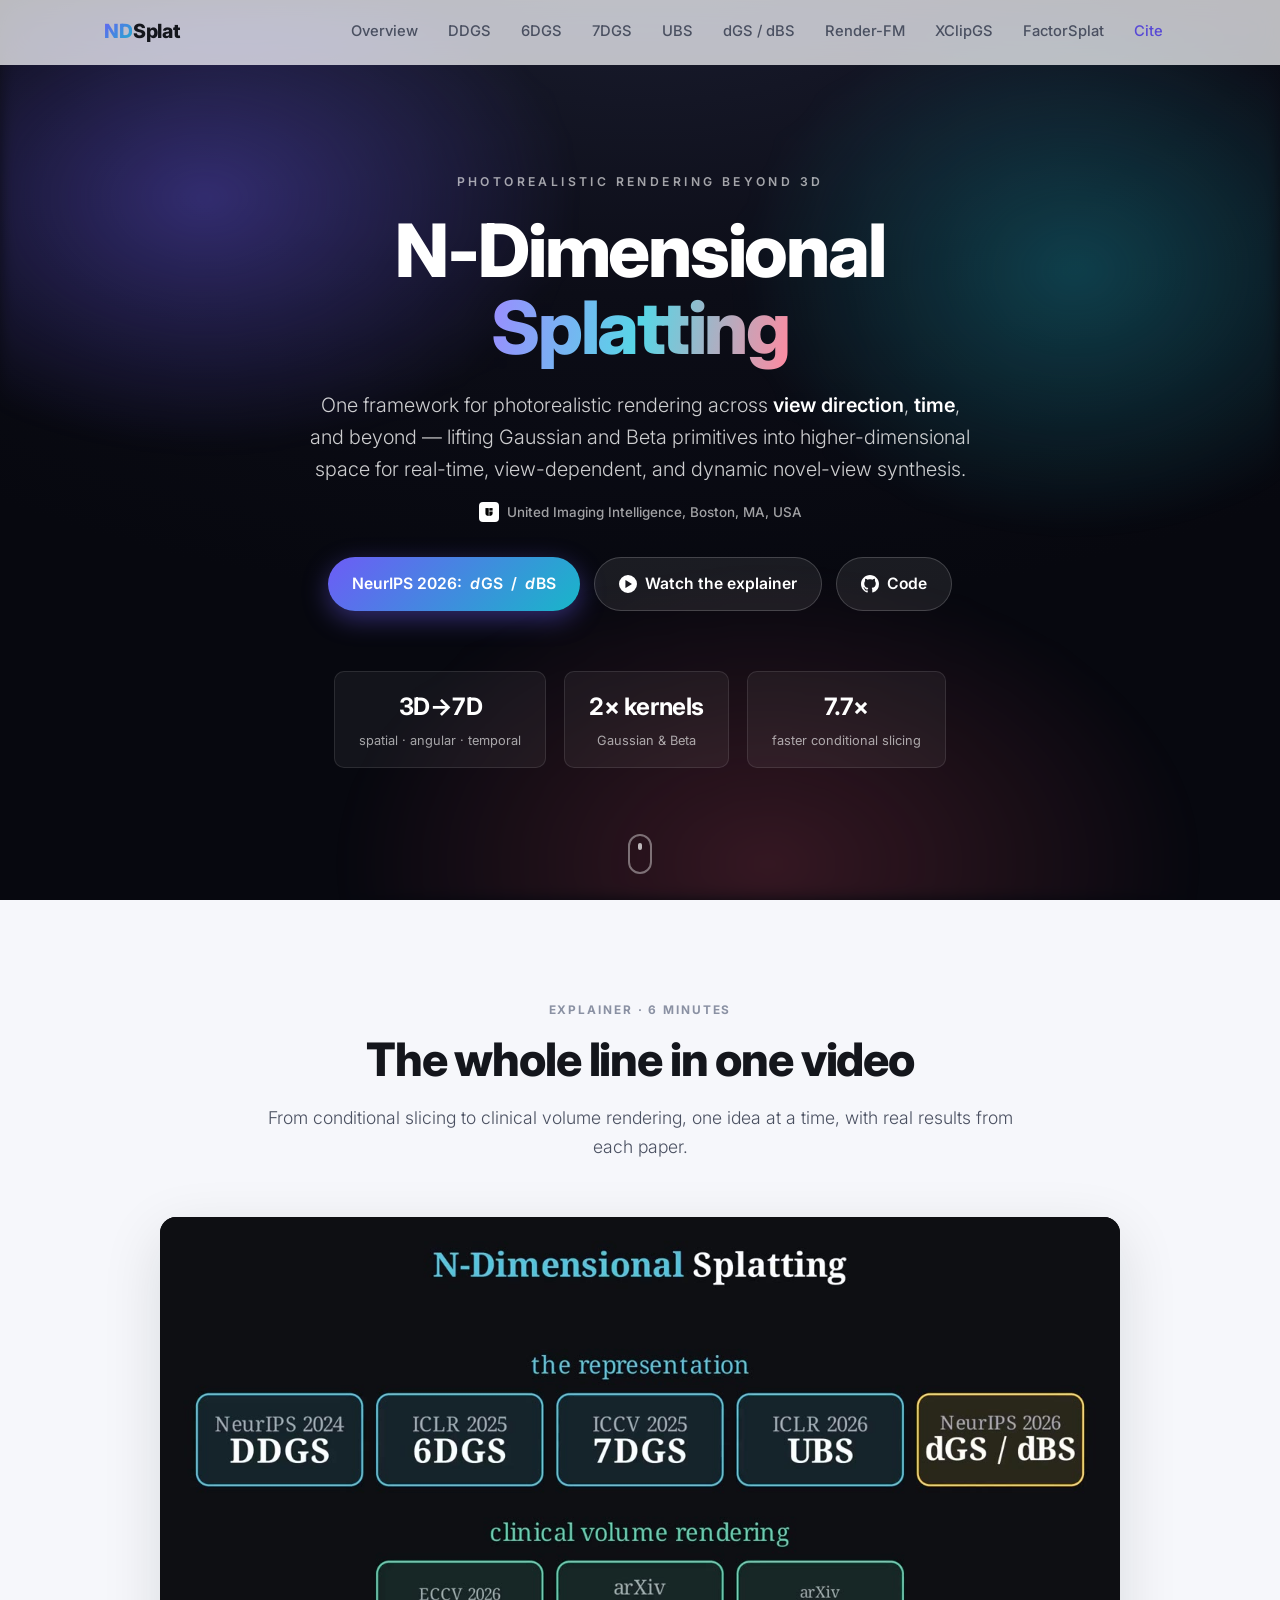
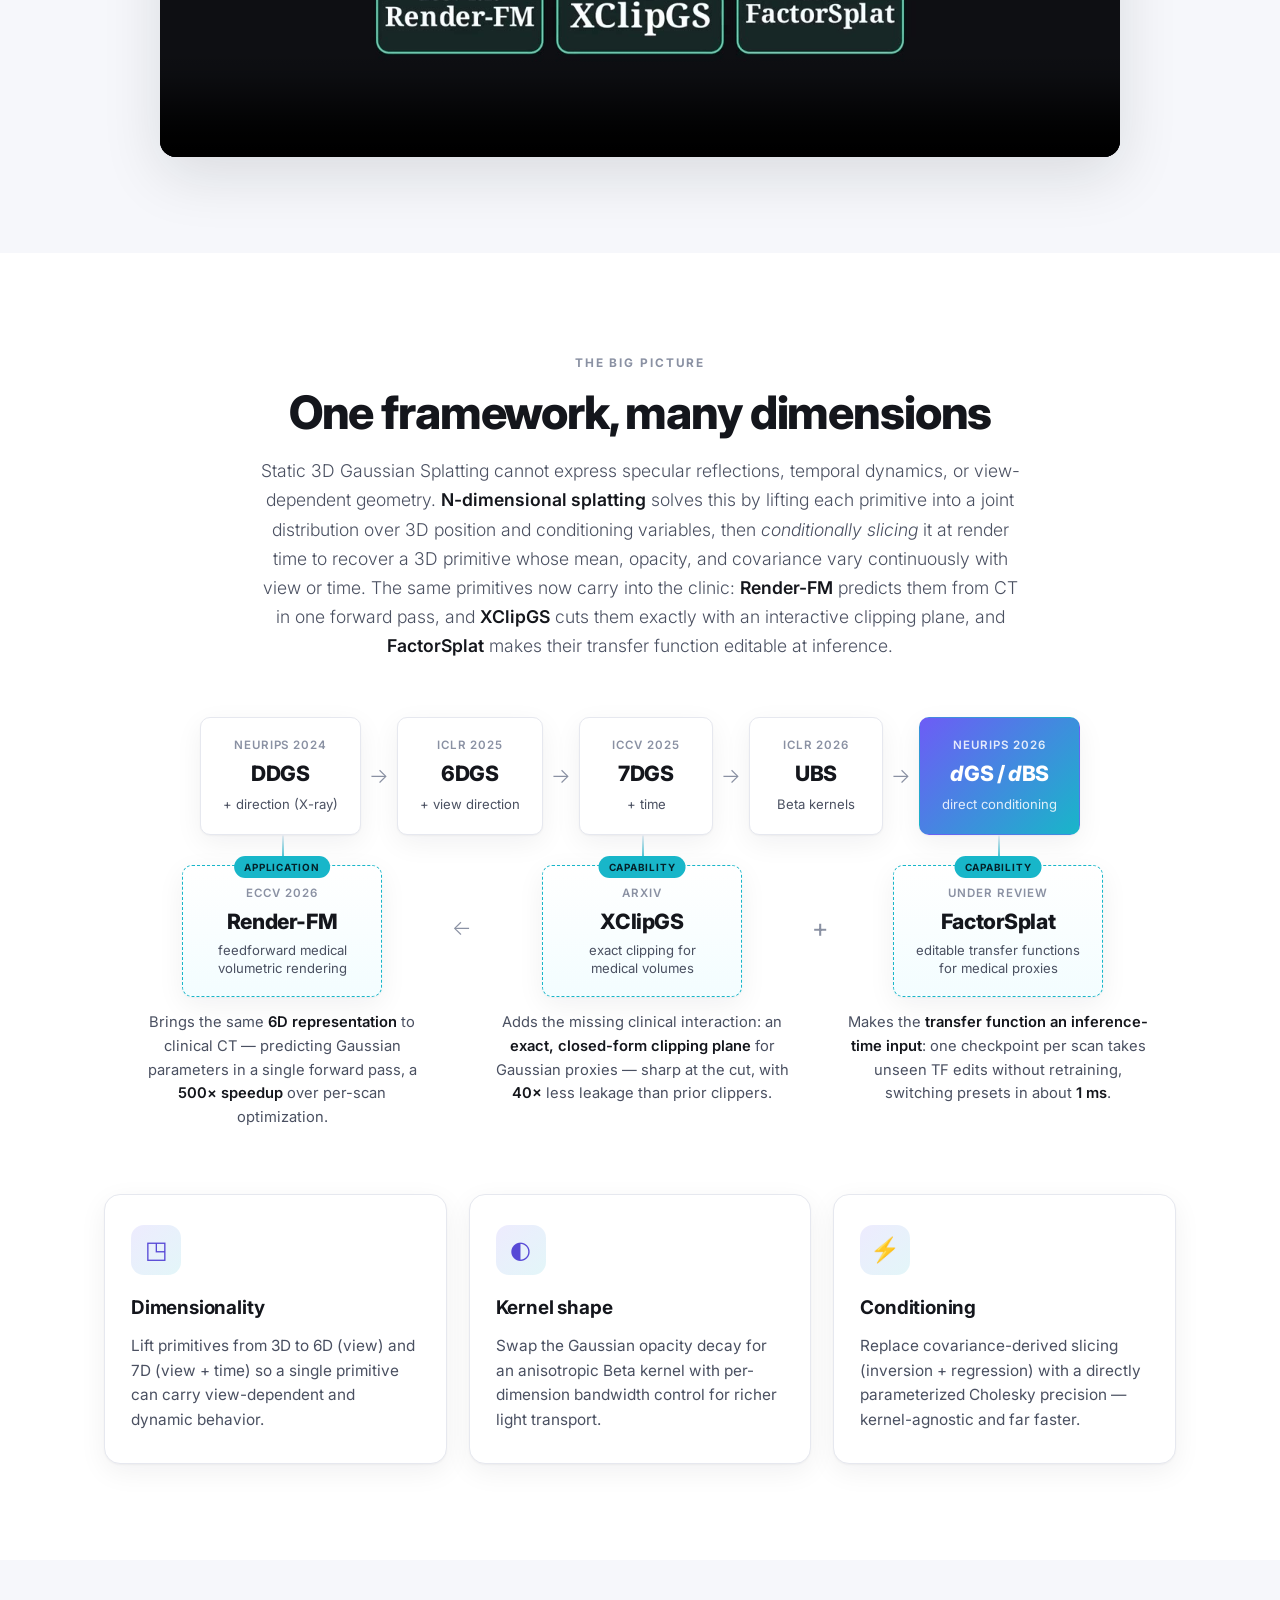
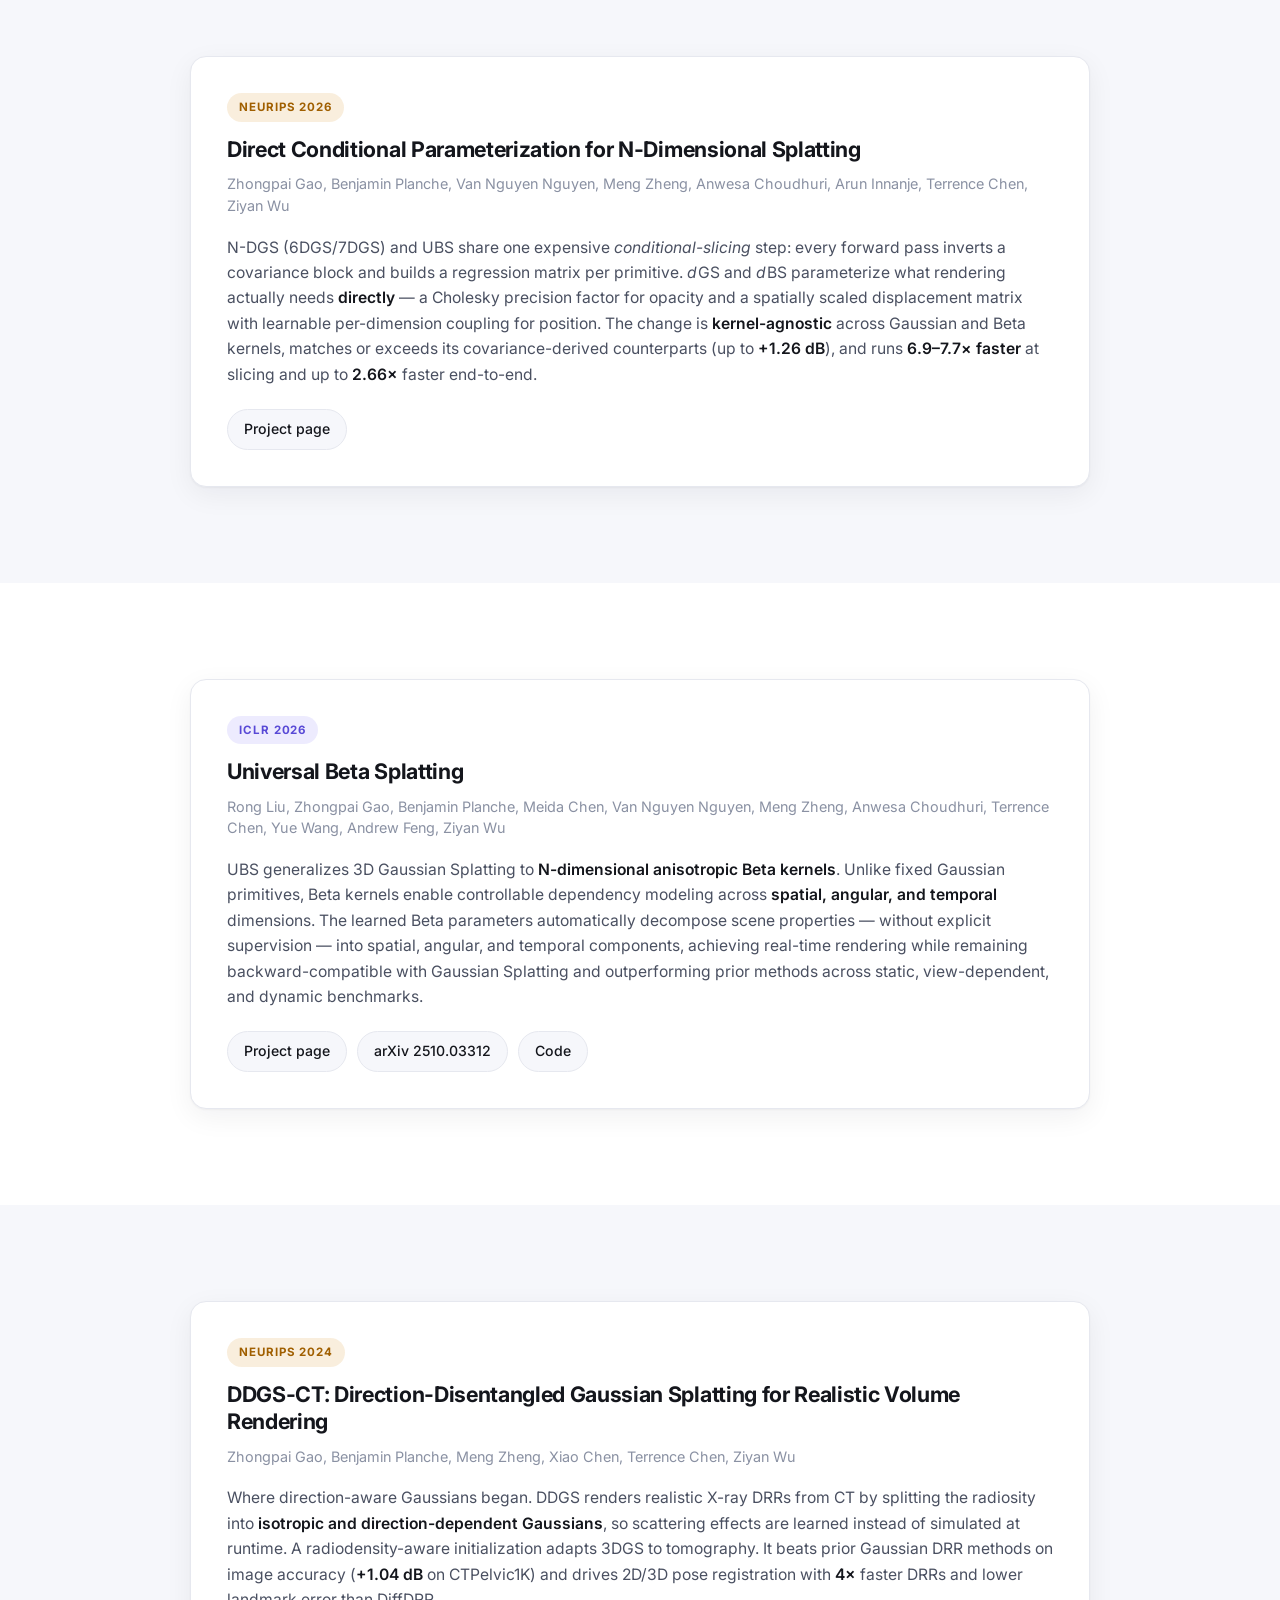
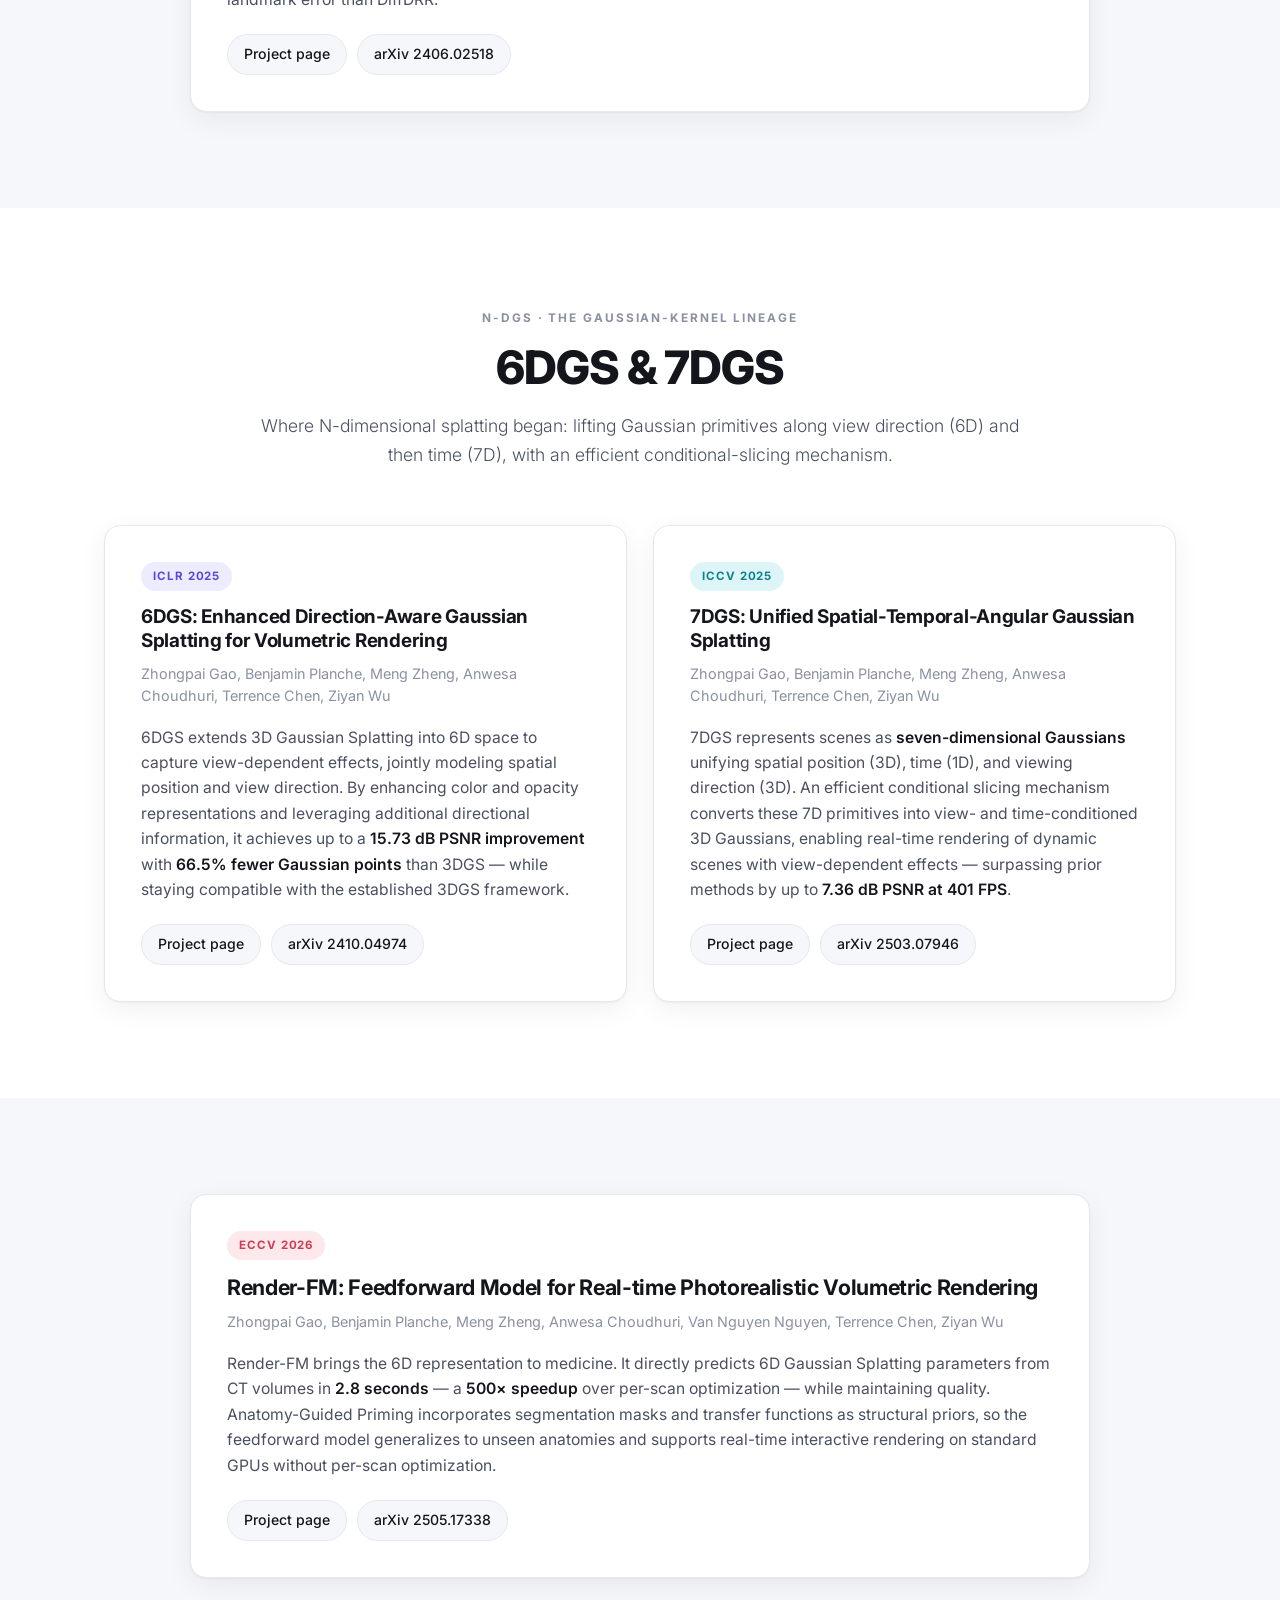
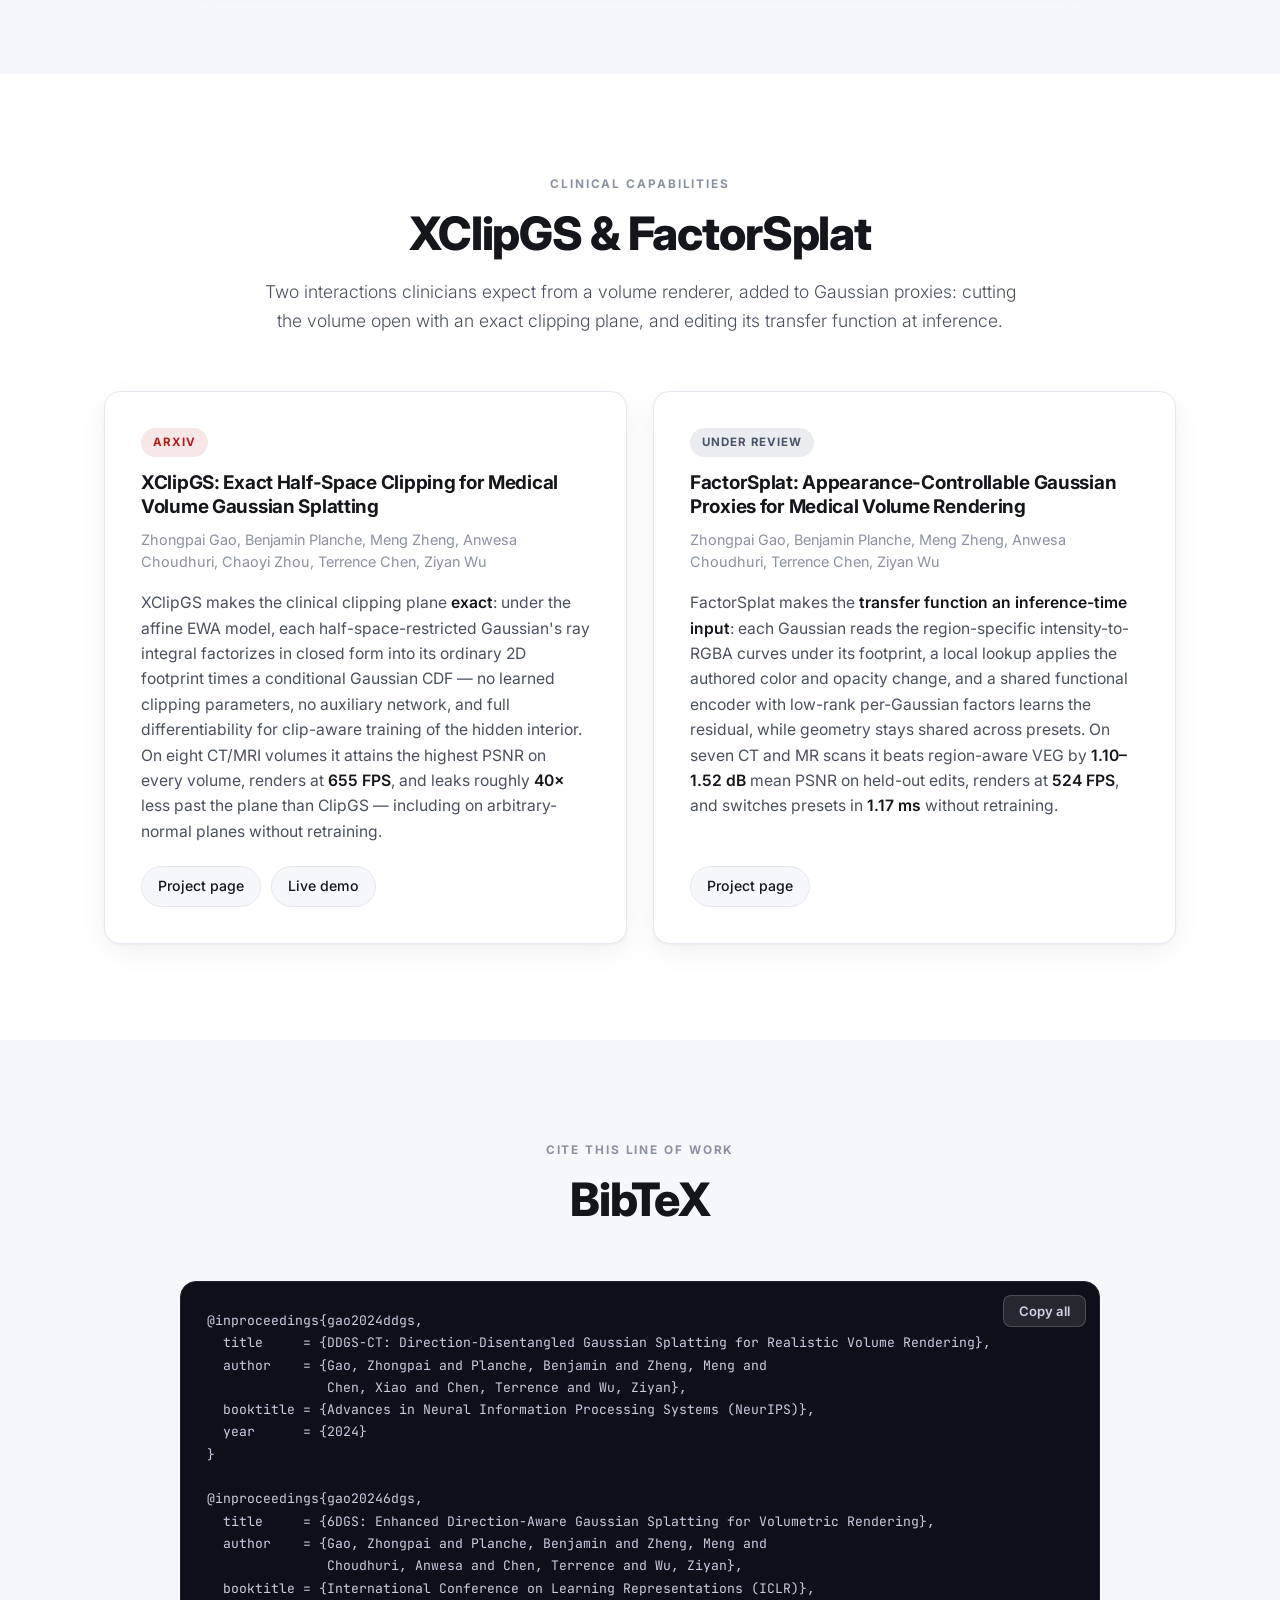
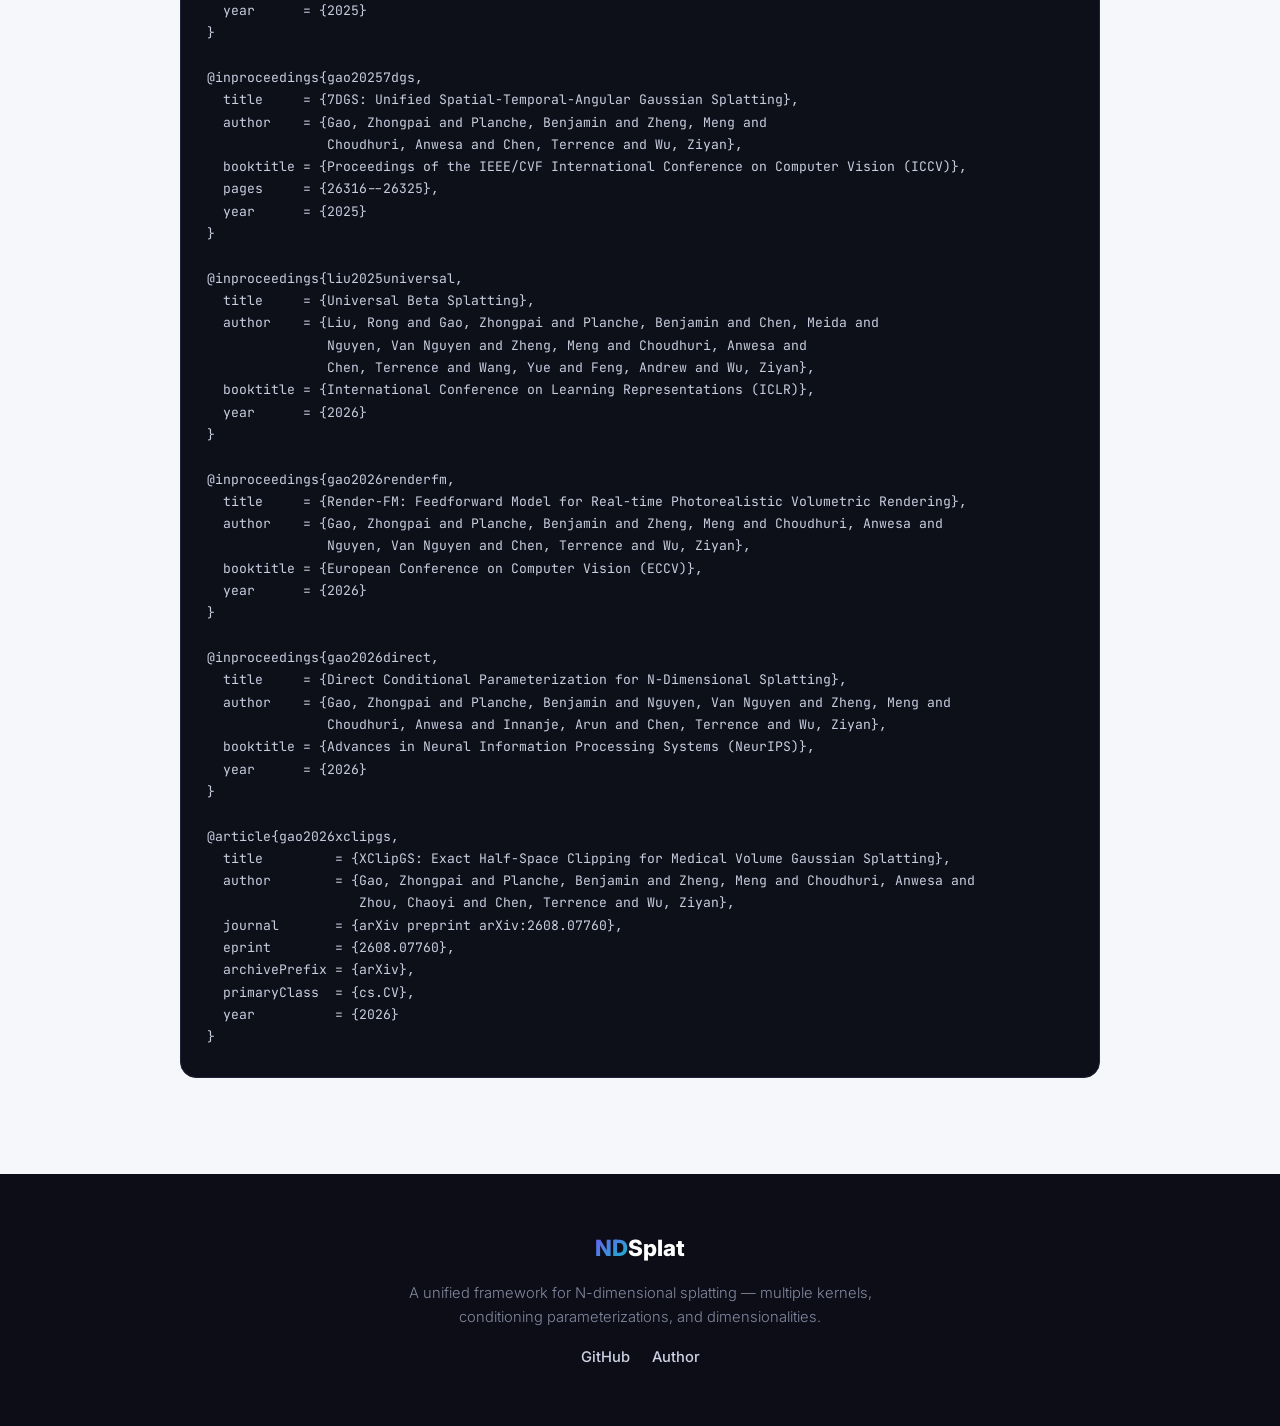
==== commit 4cccd95e: "Add the NDSplat explainer video A 6-minute narrated explainer of the whole line (Manim animations pl" ====
--- a/index.html
+++ b/index.html
@@ -15,7 +15,7 @@
   <link rel="preconnect" href="https://fonts.googleapis.com" />
   <link rel="preconnect" href="https://fonts.gstatic.com" crossorigin />
   <link href="https://fonts.googleapis.com/css2?family=Inter:wght@300;400;500;600;700;800&family=JetBrains+Mono:wght@400;500&display=swap" rel="stylesheet" />
-  <link rel="stylesheet" href="assets/css/style.css?v=20260928g" />
+  <link rel="stylesheet" href="assets/css/style.css?v=20260930a" />
   <link rel="icon" href="data:image/svg+xml,<svg xmlns='http://www.w3.org/2000/svg' viewBox='0 0 100 100'><text y='.9em' font-size='90'>🪄</text></svg>" />
 </head>
 <body>
@@ -66,6 +66,10 @@
       </div>
       <div class="hero-cta">
         <a class="btn btn-primary" href="https://gaozhongpai.github.io/dgs/">NeurIPS 2026: <span class="mname"><em>d</em>GS</span> / <span class="mname"><em>d</em>BS</span></a>
+        <a class="btn btn-ghost" href="#video">
+          <svg viewBox="0 0 16 16" width="18" height="18" fill="currentColor" aria-hidden="true"><path d="M8 0a8 8 0 1 0 0 16A8 8 0 0 0 8 0zM6.2 4.6l5 3.1a.35.35 0 0 1 0 .6l-5 3.1A.35.35 0 0 1 5.7 11V5a.35.35 0 0 1 .5-.4z"/></svg>
+          Watch the explainer
+        </a>
         <a class="btn btn-ghost" href="https://github.com/Gaozhongpai/ndsplat" target="_blank" rel="noopener">
           <svg viewBox="0 0 16 16" width="18" height="18" fill="currentColor" aria-hidden="true"><path d="M8 0C3.58 0 0 3.58 0 8c0 3.54 2.29 6.53 5.47 7.59.4.07.55-.17.55-.38 0-.19-.01-.82-.01-1.49-2.01.37-2.53-.49-2.69-.94-.09-.23-.48-.94-.82-1.13-.28-.15-.68-.52-.01-.53.63-.01 1.08.58 1.23.82.72 1.21 1.87.87 2.33.66.07-.52.28-.87.51-1.07-1.78-.2-3.64-.89-3.64-3.95 0-.87.31-1.59.82-2.15-.08-.2-.36-1.02.08-2.12 0 0 .67-.21 2.2.82.64-.18 1.32-.27 2-.27.68 0 1.36.09 2 .27 1.53-1.04 2.2-.82 2.2-.82.44 1.1.16 1.92.08 2.12.51.56.82 1.27.82 2.15 0 3.07-1.87 3.75-3.65 3.95.29.25.54.73.54 1.48 0 1.07-.01 1.93-.01 2.2 0 .21.15.46.55.38A8.013 8.013 0 0 0 16 8c0-4.42-3.58-8-8-8z"/></svg>
           Code
@@ -78,7 +82,24 @@
         <div class="stat"><span class="stat-num">7.7&times;</span><span class="stat-label">faster conditional slicing</span></div>
       </div>
     </div>
-    <a class="scroll-hint" href="#overview" aria-label="Scroll down"><span></span></a>
+    <a class="scroll-hint" href="#video" aria-label="Scroll down"><span></span></a>
+  </section>
+
+  <!-- ============ EXPLAINER VIDEO ============ -->
+  <section class="section section-alt" id="video">
+    <div class="container">
+      <div class="section-head">
+        <span class="kicker">Explainer &middot; 6 minutes</span>
+        <h2>The whole line in one video</h2>
+        <p class="lead">From conditional slicing to clinical volume rendering, one idea at a time, with real results
+          from each paper.</p>
+      </div>
+      <div class="video-wrap">
+        <video controls preload="metadata" playsinline poster="assets/video/ndsplat_explainer_poster.jpg">
+          <source src="assets/video/ndsplat_explainer.mp4" type="video/mp4" />
+        </video>
+      </div>
+    </div>
   </section>
 
   <!-- ============ OVERVIEW ============ -->
@@ -489,6 +510,6 @@
     </div>
   </footer>
 
-  <script src="assets/js/main.js?v=20260928g"></script>
+  <script src="assets/js/main.js?v=20260930a"></script>
 </body>
 </html>
--- a/assets/css/style.css
+++ b/assets/css/style.css
@@ -270,6 +270,11 @@
 .axis-card h3 { margin: 0 0 10px; font-size: 1.18rem; font-weight: 700; letter-spacing: -.01em; }
 .axis-card p { margin: 0; color: var(--ink-soft); font-size: .96rem; }
 
+/* ---------- Explainer video ---------- */
+.video-wrap { max-width: 960px; margin: 0 auto; border-radius: var(--radius); overflow: hidden;
+  box-shadow: var(--shadow-lg); background: #0e0f13; aspect-ratio: 16 / 9; }
+.video-wrap video { display: block; width: 100%; height: 100%; }
+
 /* ============================================================
    PAPER CARDS
    ============================================================ */
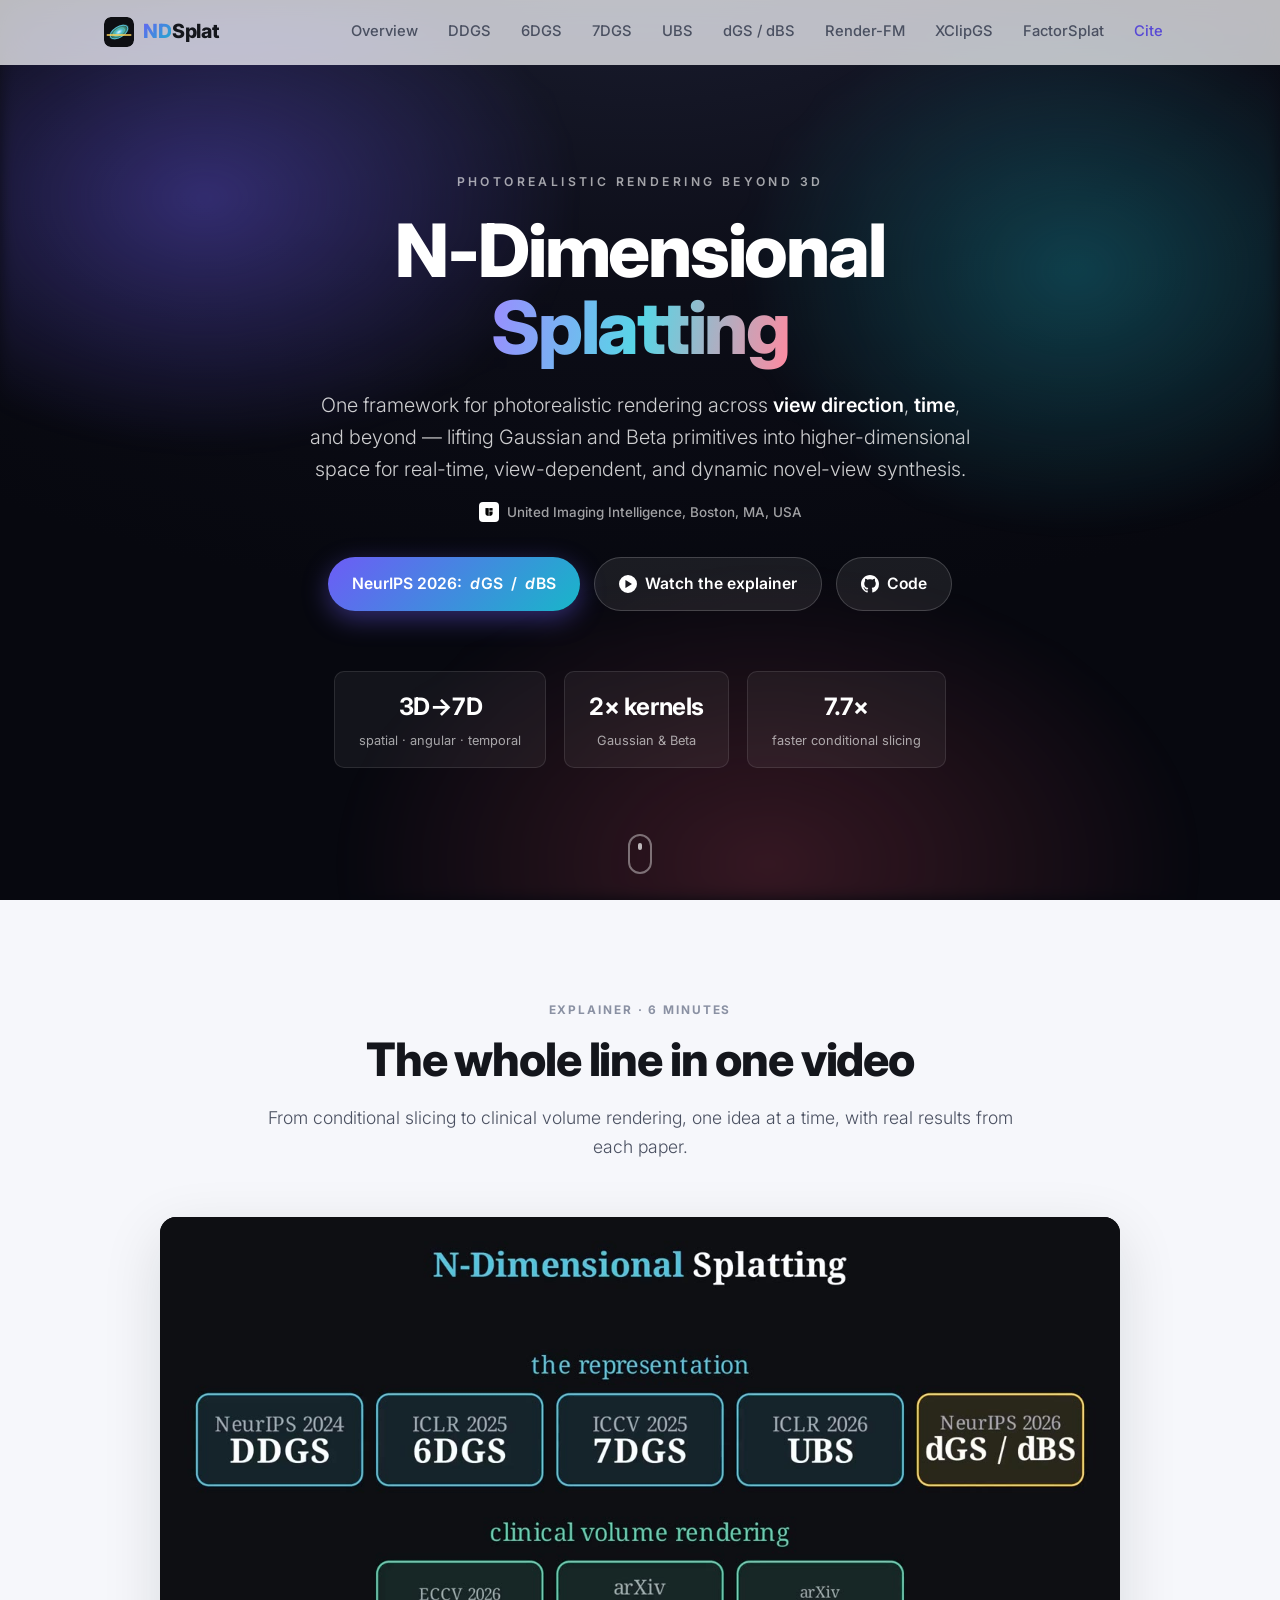
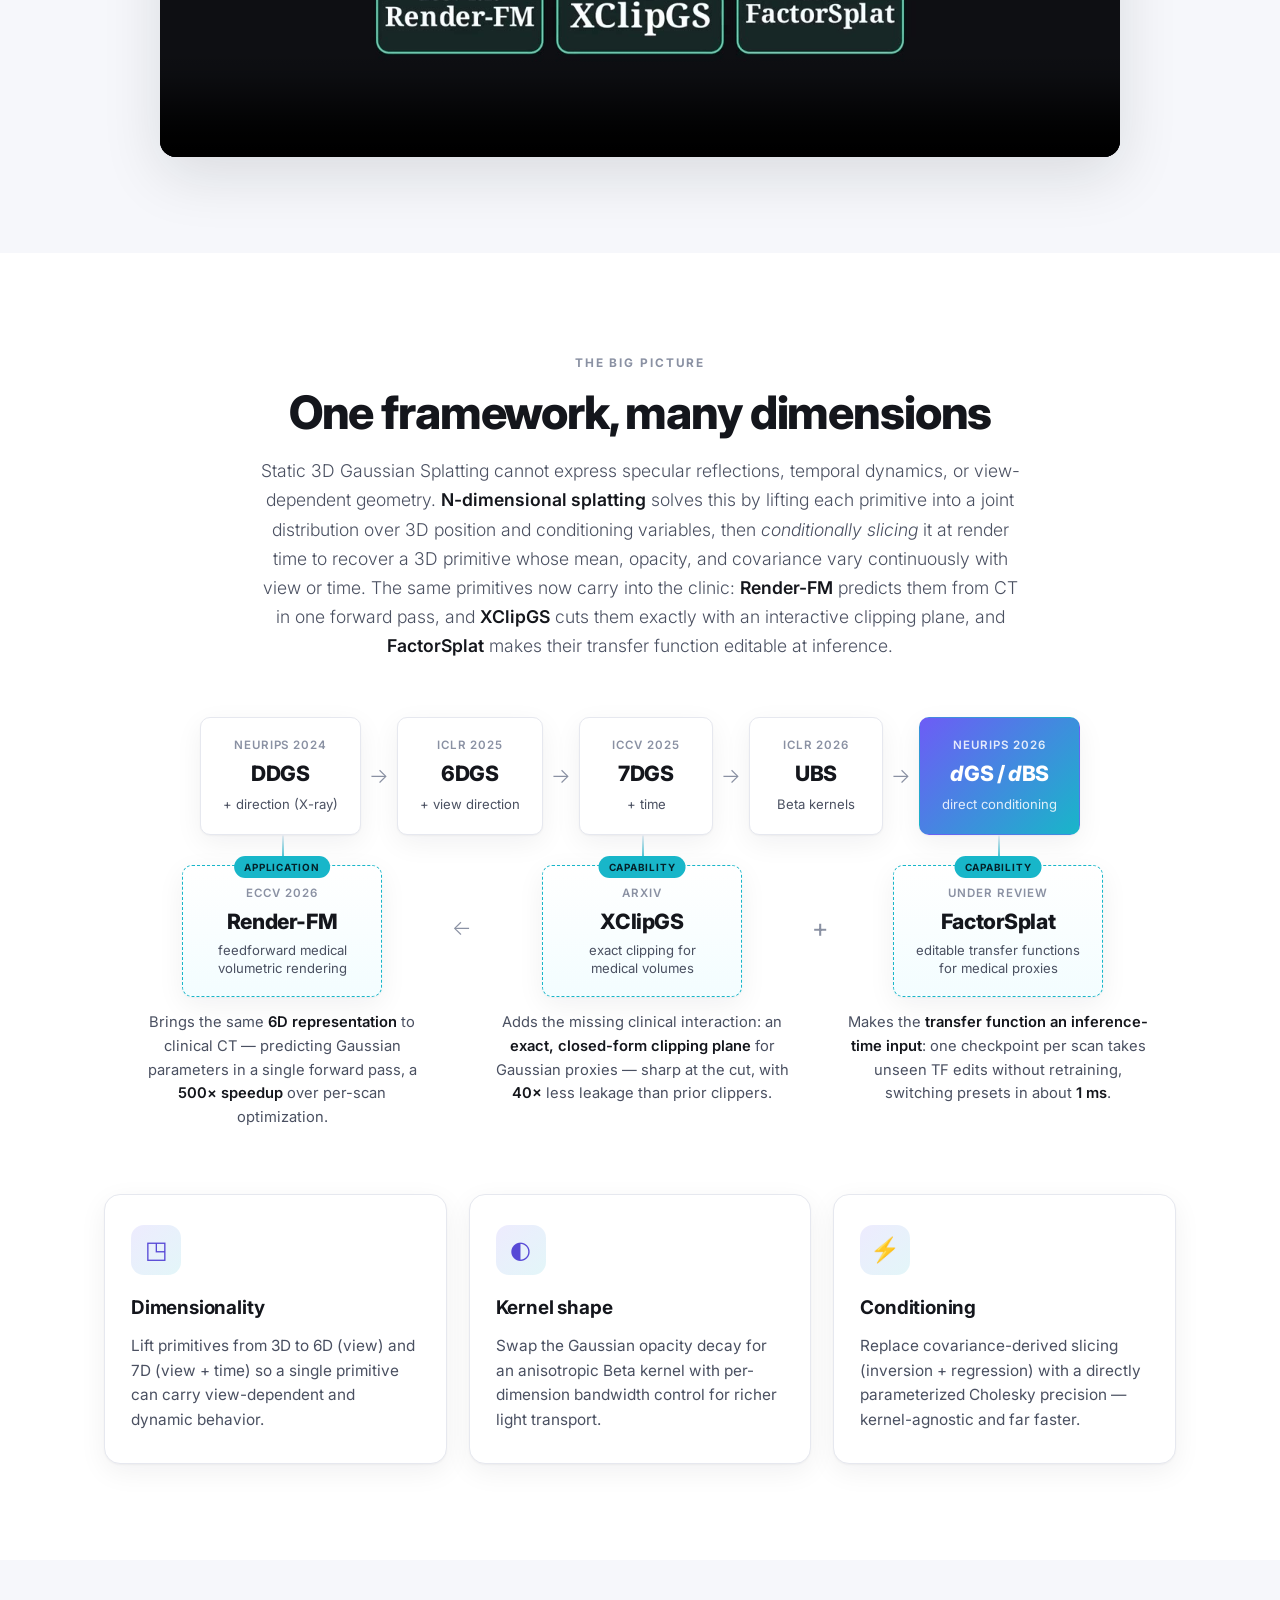
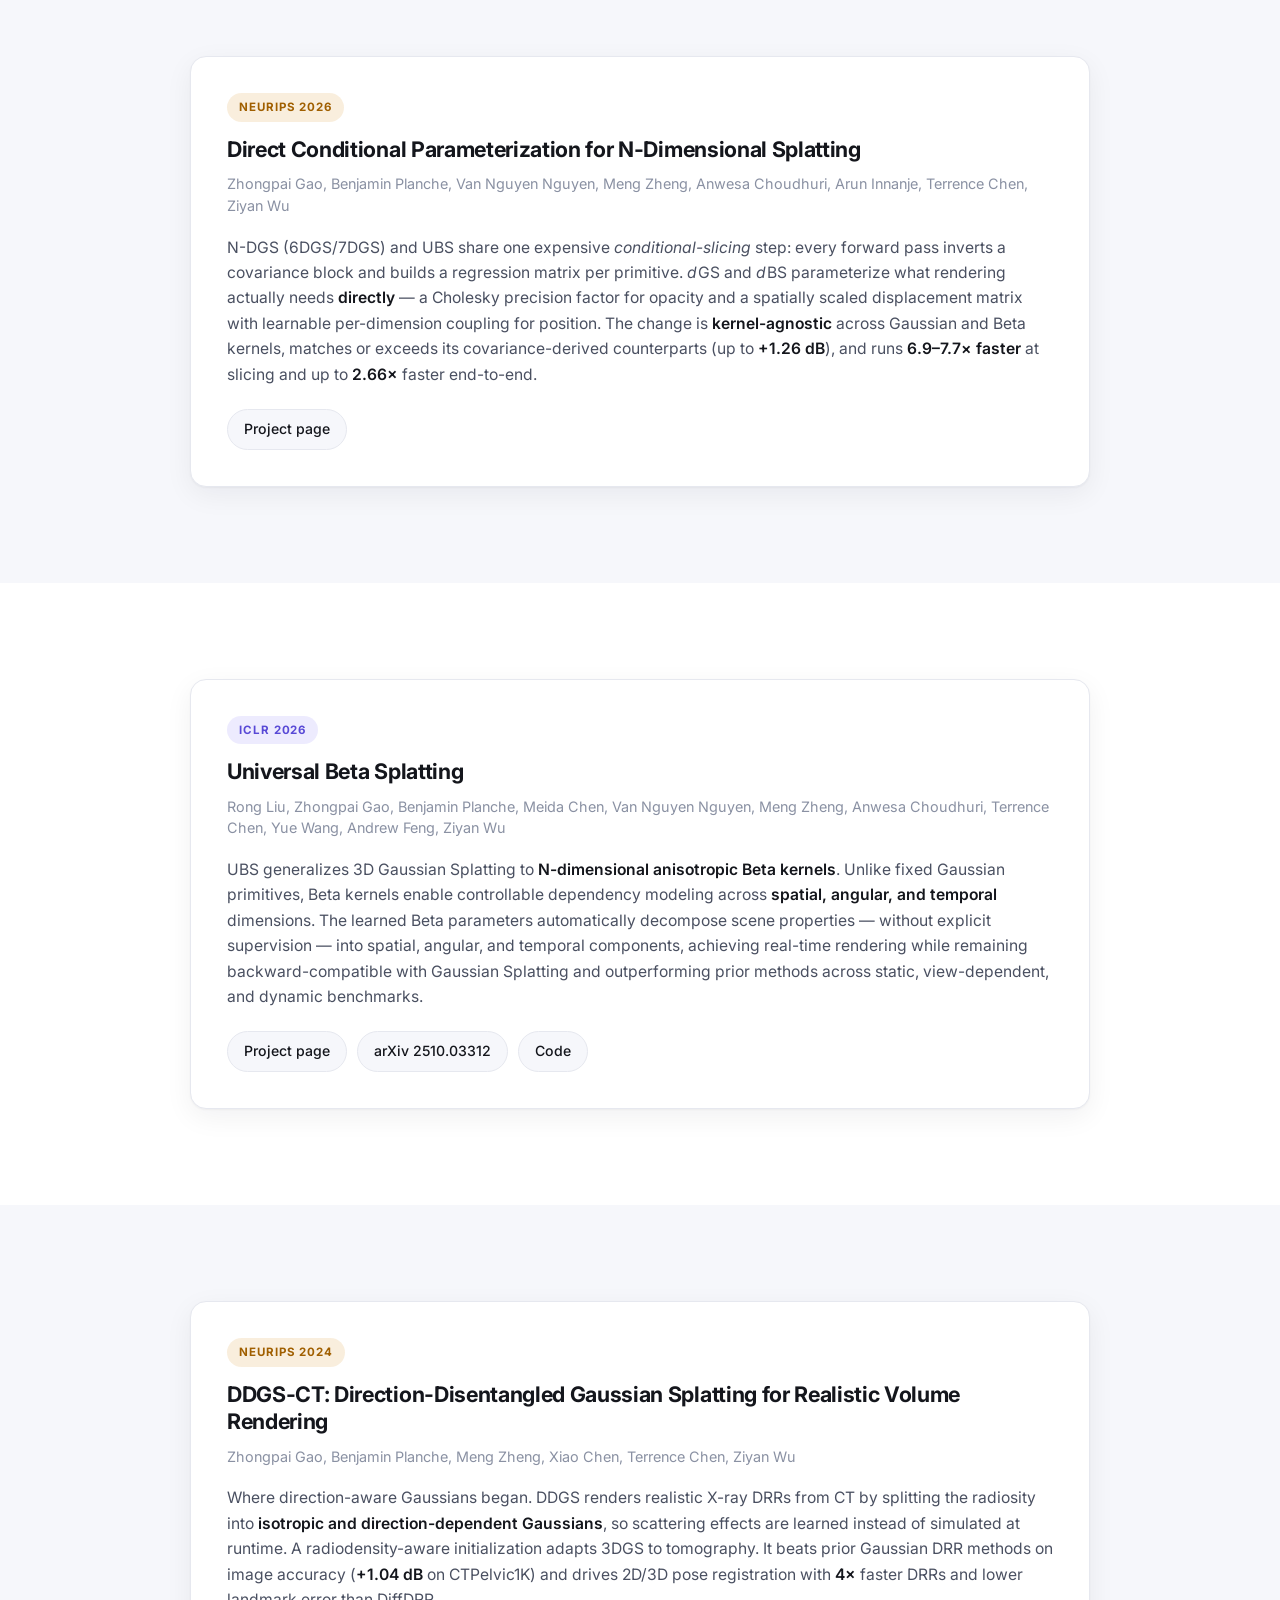
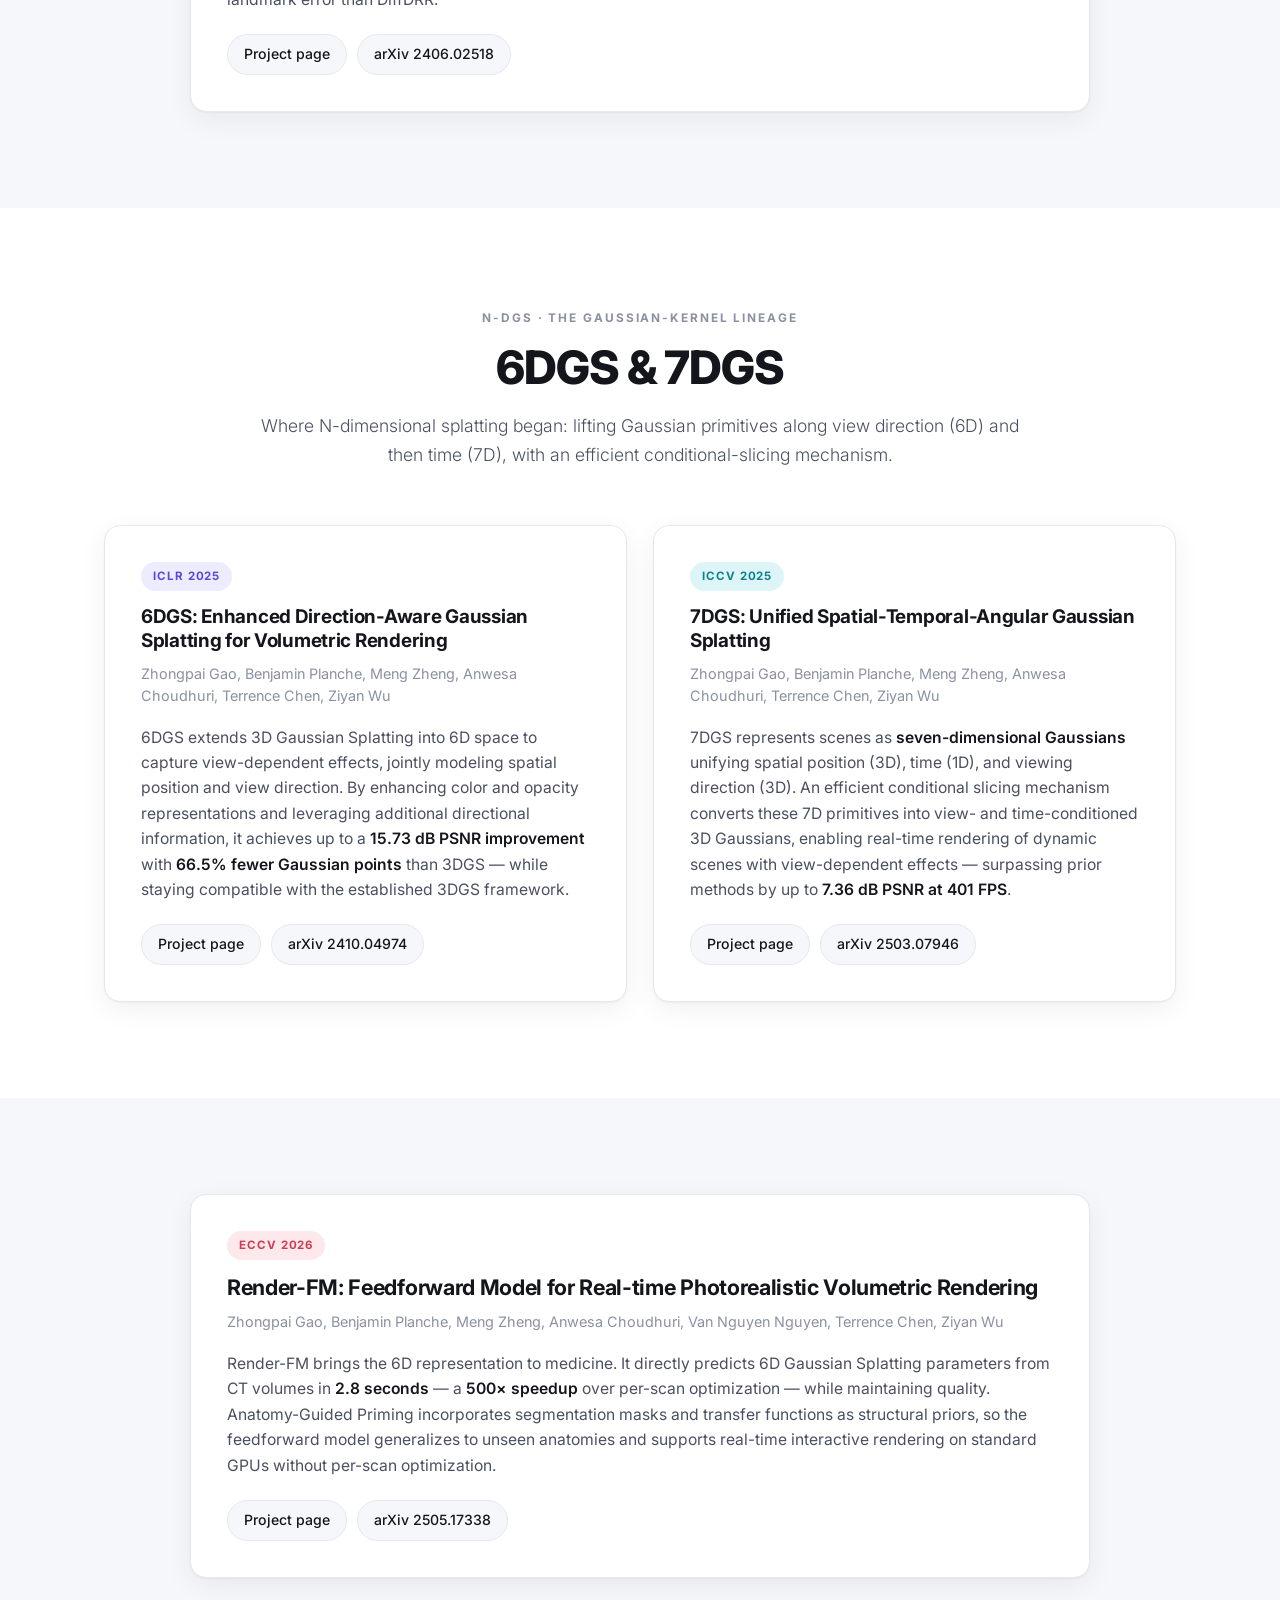
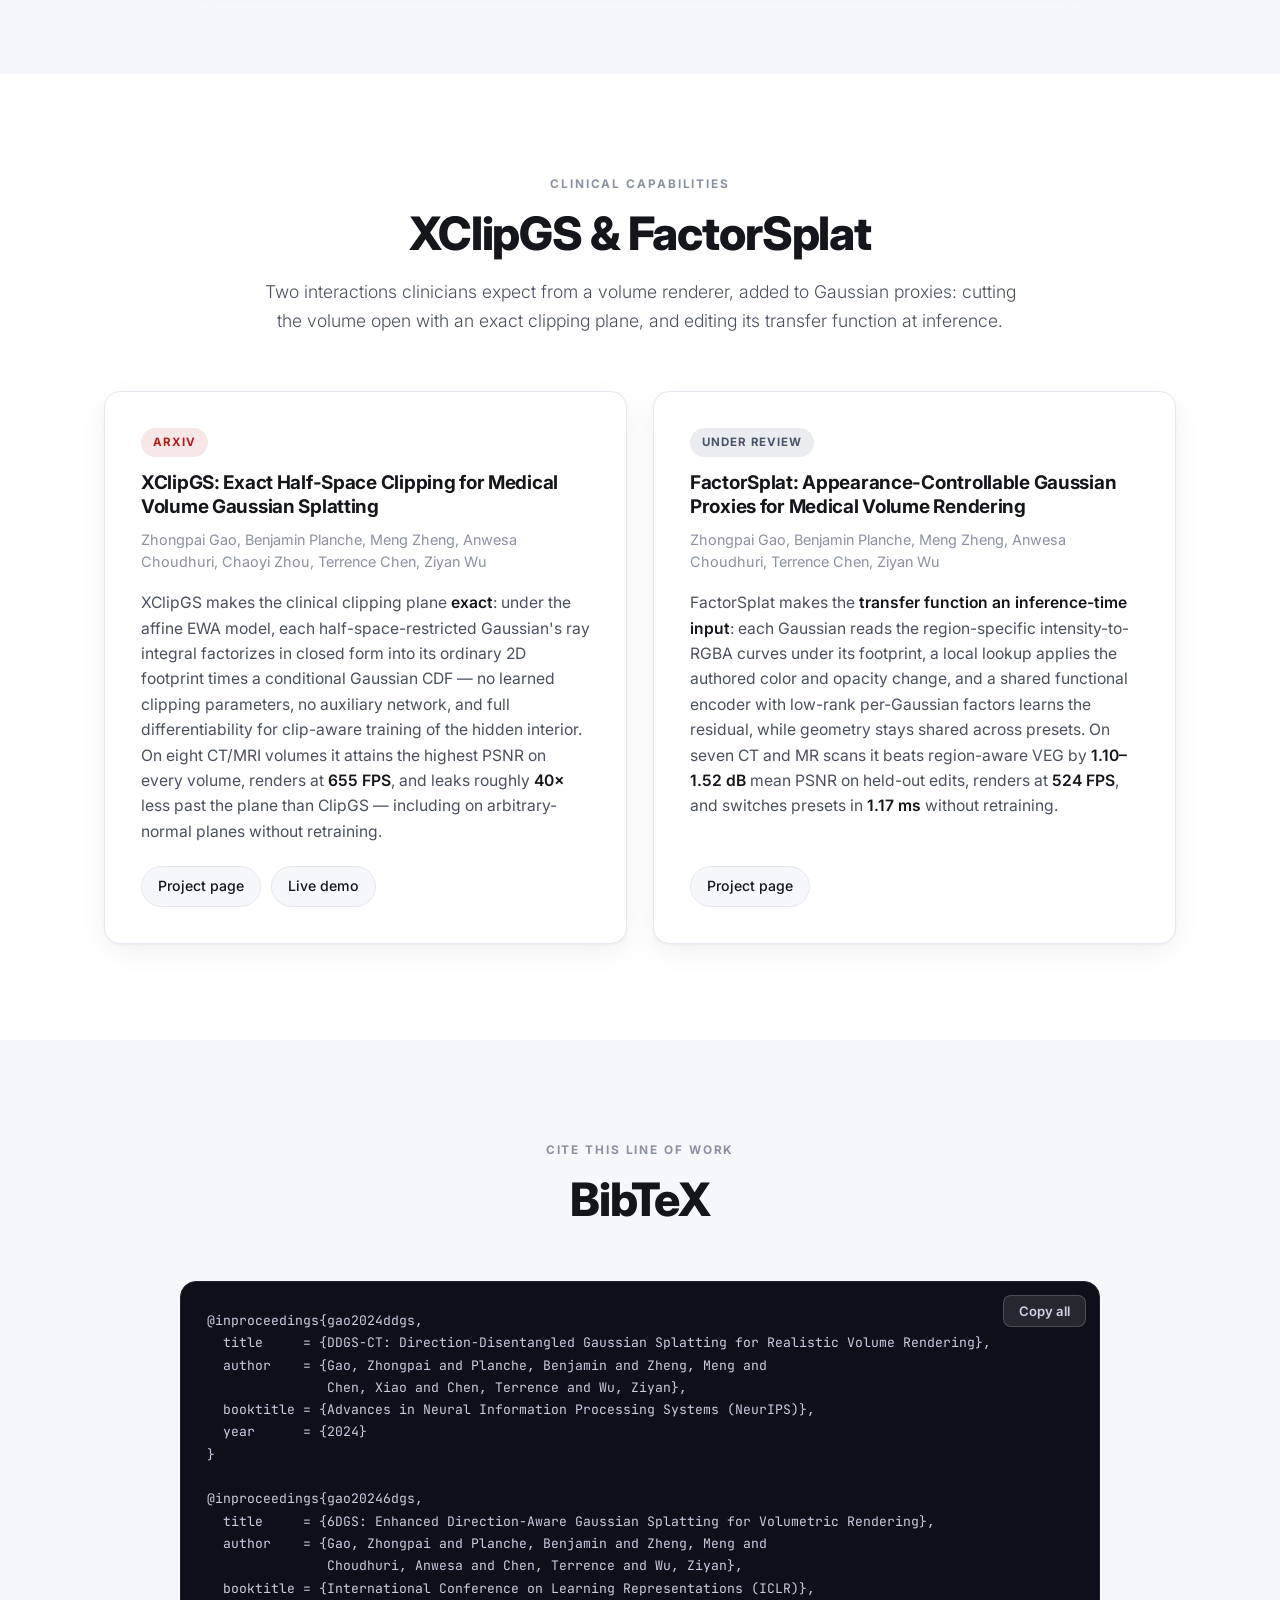
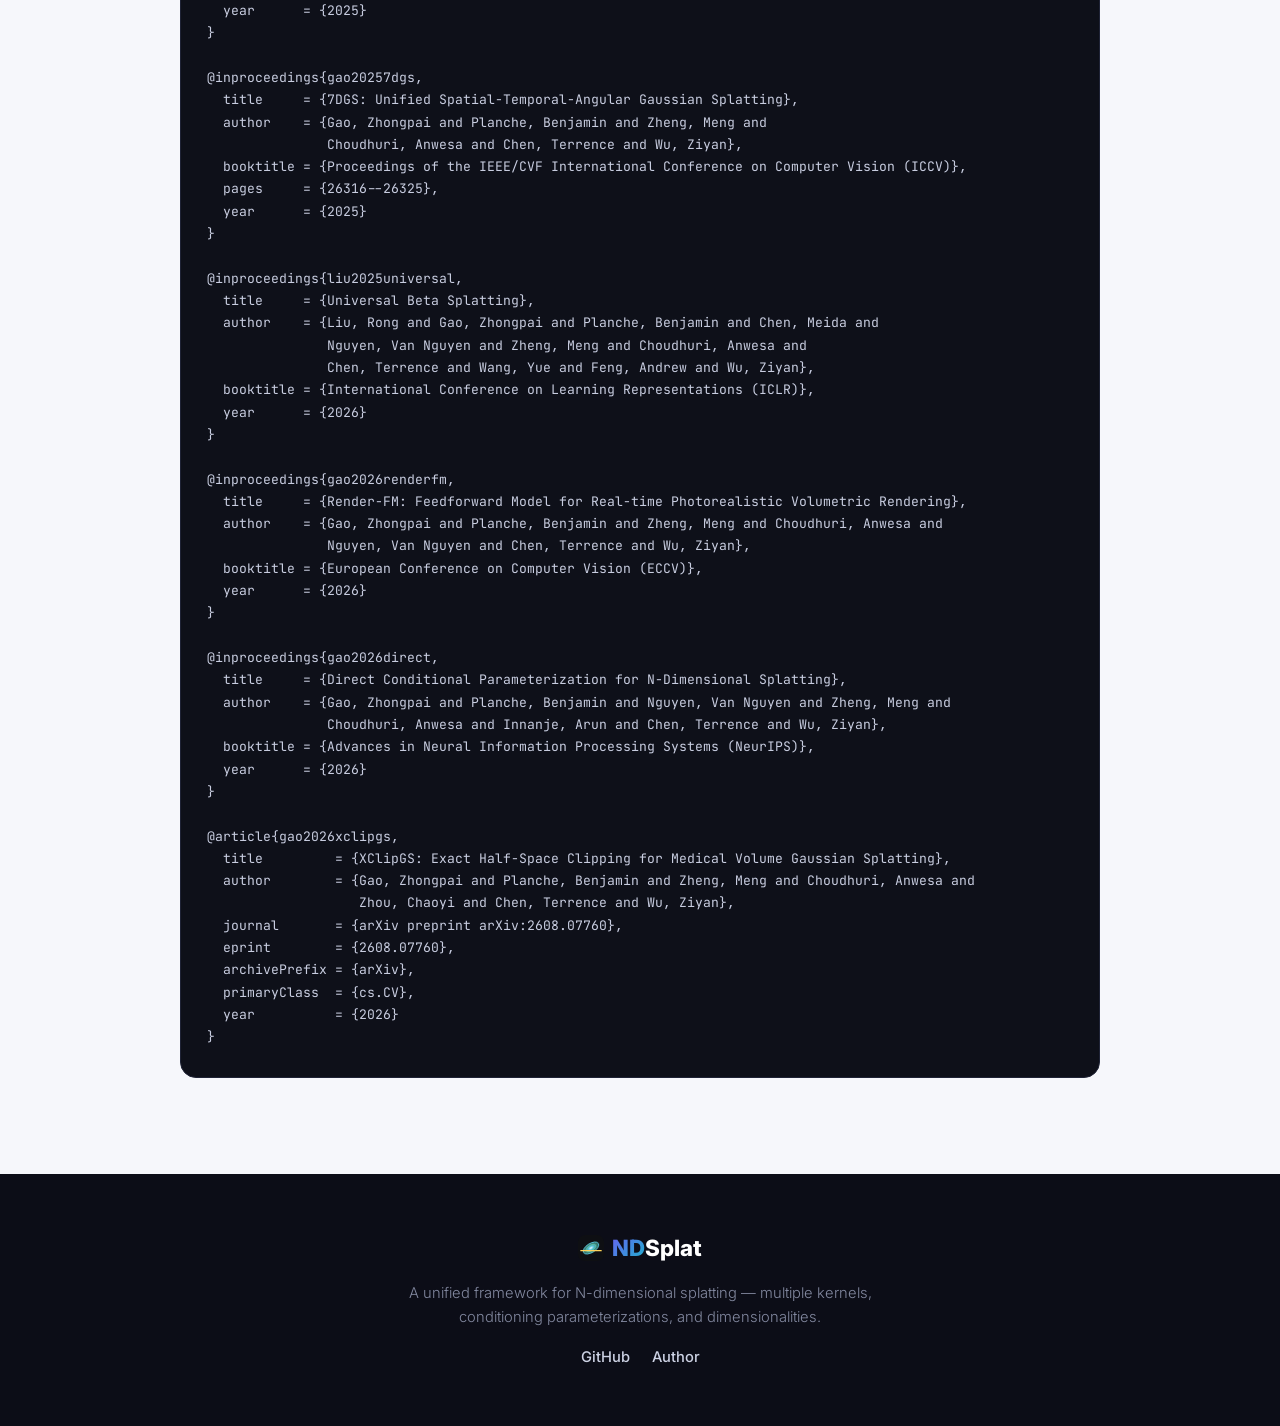
==== commit b8f4a951: "NDSplat logo: tab icon, nav/footer mark, link-preview image A Gaussian splat cut by the conditional-" ====
--- a/index.html
+++ b/index.html
@@ -10,13 +10,21 @@
   <!-- Open Graph -->
   <meta property="og:type" content="website" />
   <meta property="og:title" content="NDSplat — N-Dimensional Splatting" />
+  <meta property="og:url" content="https://gaozhongpai.github.io/ndsplat/" />
+  <meta property="og:image" content="https://gaozhongpai.github.io/ndsplat/assets/img/og-image.jpg" />
+  <meta property="og:image:width" content="1200" />
+  <meta property="og:image:height" content="630" />
+  <meta name="twitter:card" content="summary_large_image" />
+  <meta name="twitter:image" content="https://gaozhongpai.github.io/ndsplat/assets/img/og-image.jpg" />
   <meta property="og:description" content="A unified research line for N-dimensional Gaussian and Beta splatting: dGS/dBS, UBS, 6DGS, 7DGS, and Render-FM." />
 
   <link rel="preconnect" href="https://fonts.googleapis.com" />
   <link rel="preconnect" href="https://fonts.gstatic.com" crossorigin />
   <link href="https://fonts.googleapis.com/css2?family=Inter:wght@300;400;500;600;700;800&family=JetBrains+Mono:wght@400;500&display=swap" rel="stylesheet" />
-  <link rel="stylesheet" href="assets/css/style.css?v=20260930a" />
-  <link rel="icon" href="data:image/svg+xml,<svg xmlns='http://www.w3.org/2000/svg' viewBox='0 0 100 100'><text y='.9em' font-size='90'>🪄</text></svg>" />
+  <link rel="stylesheet" href="assets/css/style.css?v=20260930b" />
+  <link rel="icon" type="image/svg+xml" href="assets/img/logo.svg" />
+  <link rel="icon" type="image/png" sizes="32x32" href="assets/img/favicon-32.png" />
+  <link rel="apple-touch-icon" href="assets/img/apple-touch-icon.png" />
 </head>
 <body>
 
@@ -24,6 +32,7 @@
   <header class="nav" id="nav">
     <div class="nav-inner">
       <a class="nav-brand" href="#top">
+        <img class="brand-logo" src="assets/img/logo.svg" alt="" width="30" height="30" />
         <span class="brand-mark">ND</span><span class="brand-text">Splat</span>
       </a>
       <nav class="nav-links">
@@ -501,7 +510,7 @@
   <!-- ============ FOOTER ============ -->
   <footer class="footer">
     <div class="container footer-inner">
-      <div class="footer-brand"><span class="brand-mark">ND</span><span class="brand-text">Splat</span></div>
+      <div class="footer-brand"><img class="brand-logo" src="assets/img/logo.svg" alt="" width="26" height="26" /><span class="brand-mark">ND</span><span class="brand-text">Splat</span></div>
       <p class="footer-note">A unified framework for N-dimensional splatting &mdash; multiple kernels, conditioning parameterizations, and dimensionalities.</p>
       <div class="footer-links">
         <a href="https://github.com/Gaozhongpai/ndsplat" target="_blank" rel="noopener">GitHub</a>
@@ -510,6 +519,6 @@
     </div>
   </footer>
 
-  <script src="assets/js/main.js?v=20260930a"></script>
+  <script src="assets/js/main.js?v=20260930b"></script>
 </body>
 </html>
--- a/assets/css/style.css
+++ b/assets/css/style.css
@@ -61,6 +61,8 @@
 }
 .nav-brand { display: flex; align-items: center; gap: 1px; font-weight: 800; font-size: 1.22rem; color: var(--ink); letter-spacing: -.02em; }
 .nav-brand:hover { text-decoration: none; }
+.brand-logo { display: block; border-radius: 7px; margin-right: 8px; flex: none; }
+.footer-brand { display: flex; align-items: center; }
 .brand-mark {
   background: linear-gradient(135deg, var(--accent), var(--accent-2));
   -webkit-background-clip: text; background-clip: text; color: transparent;
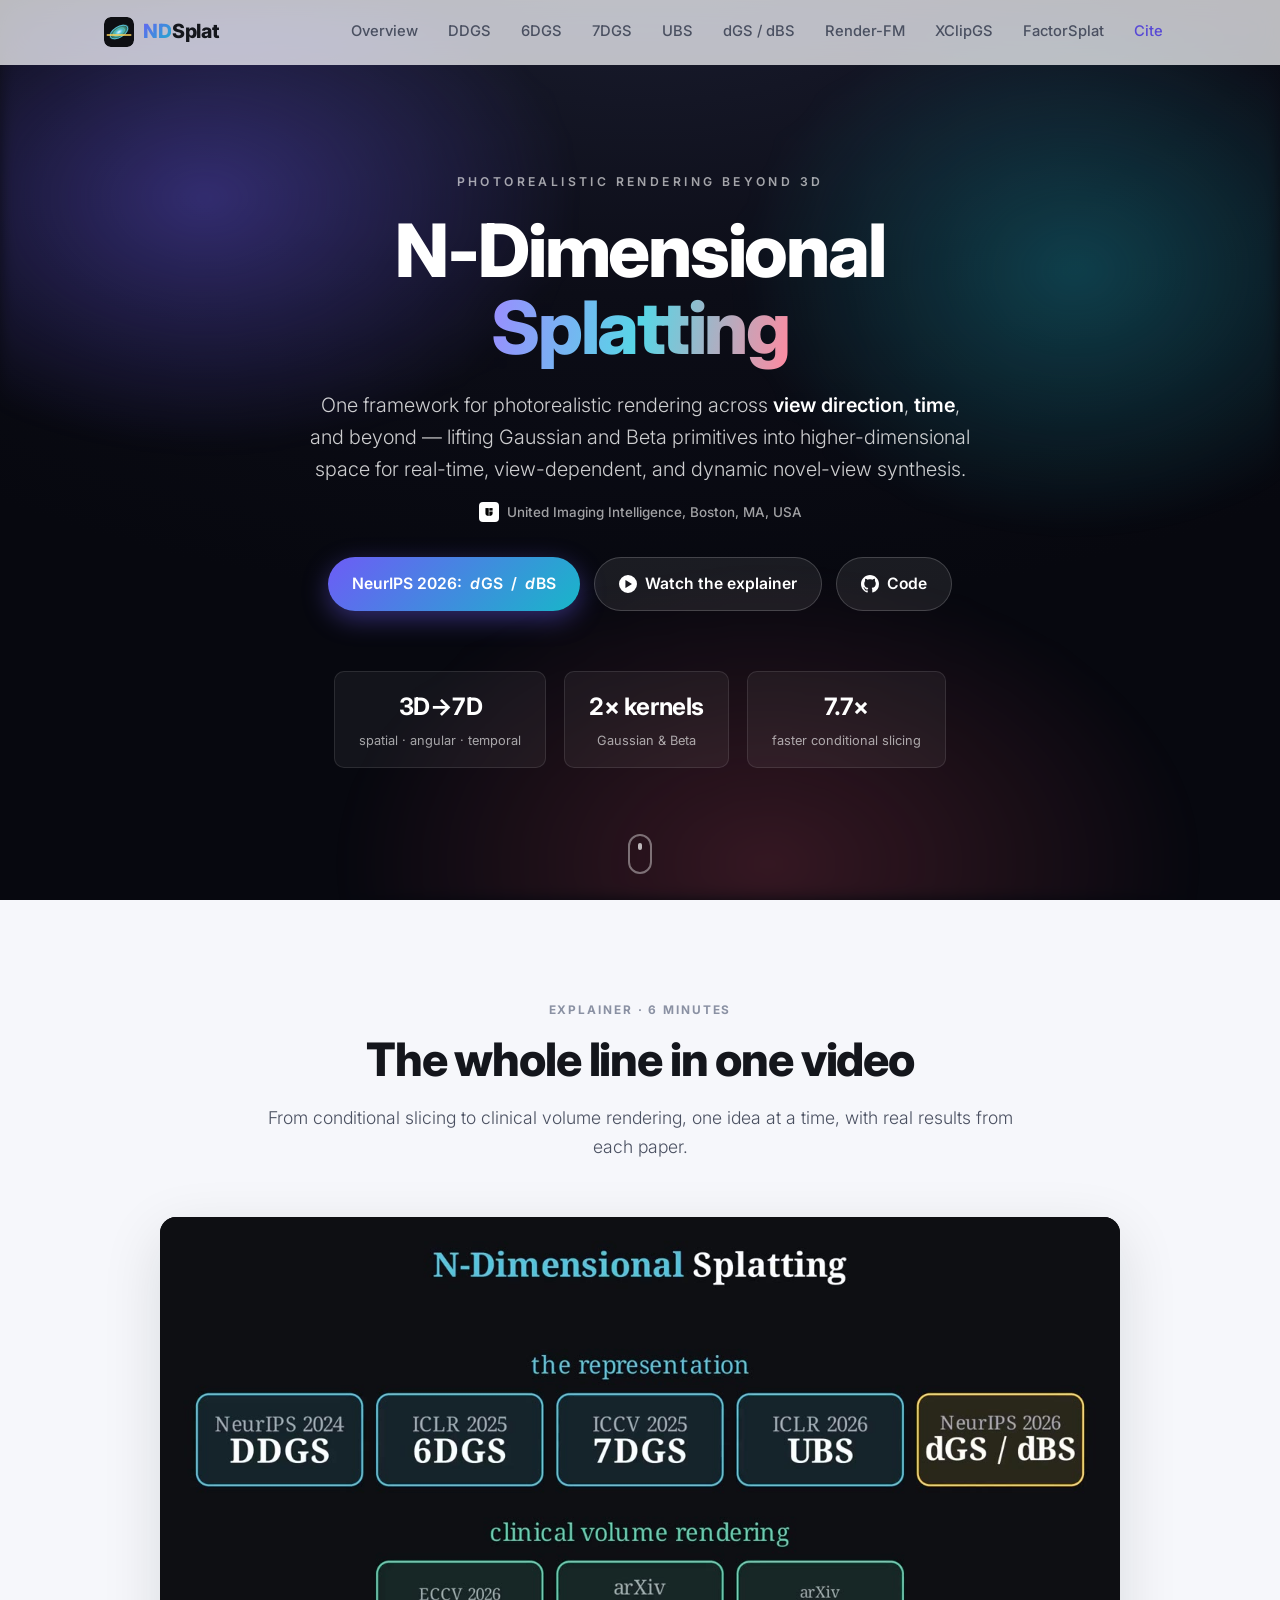
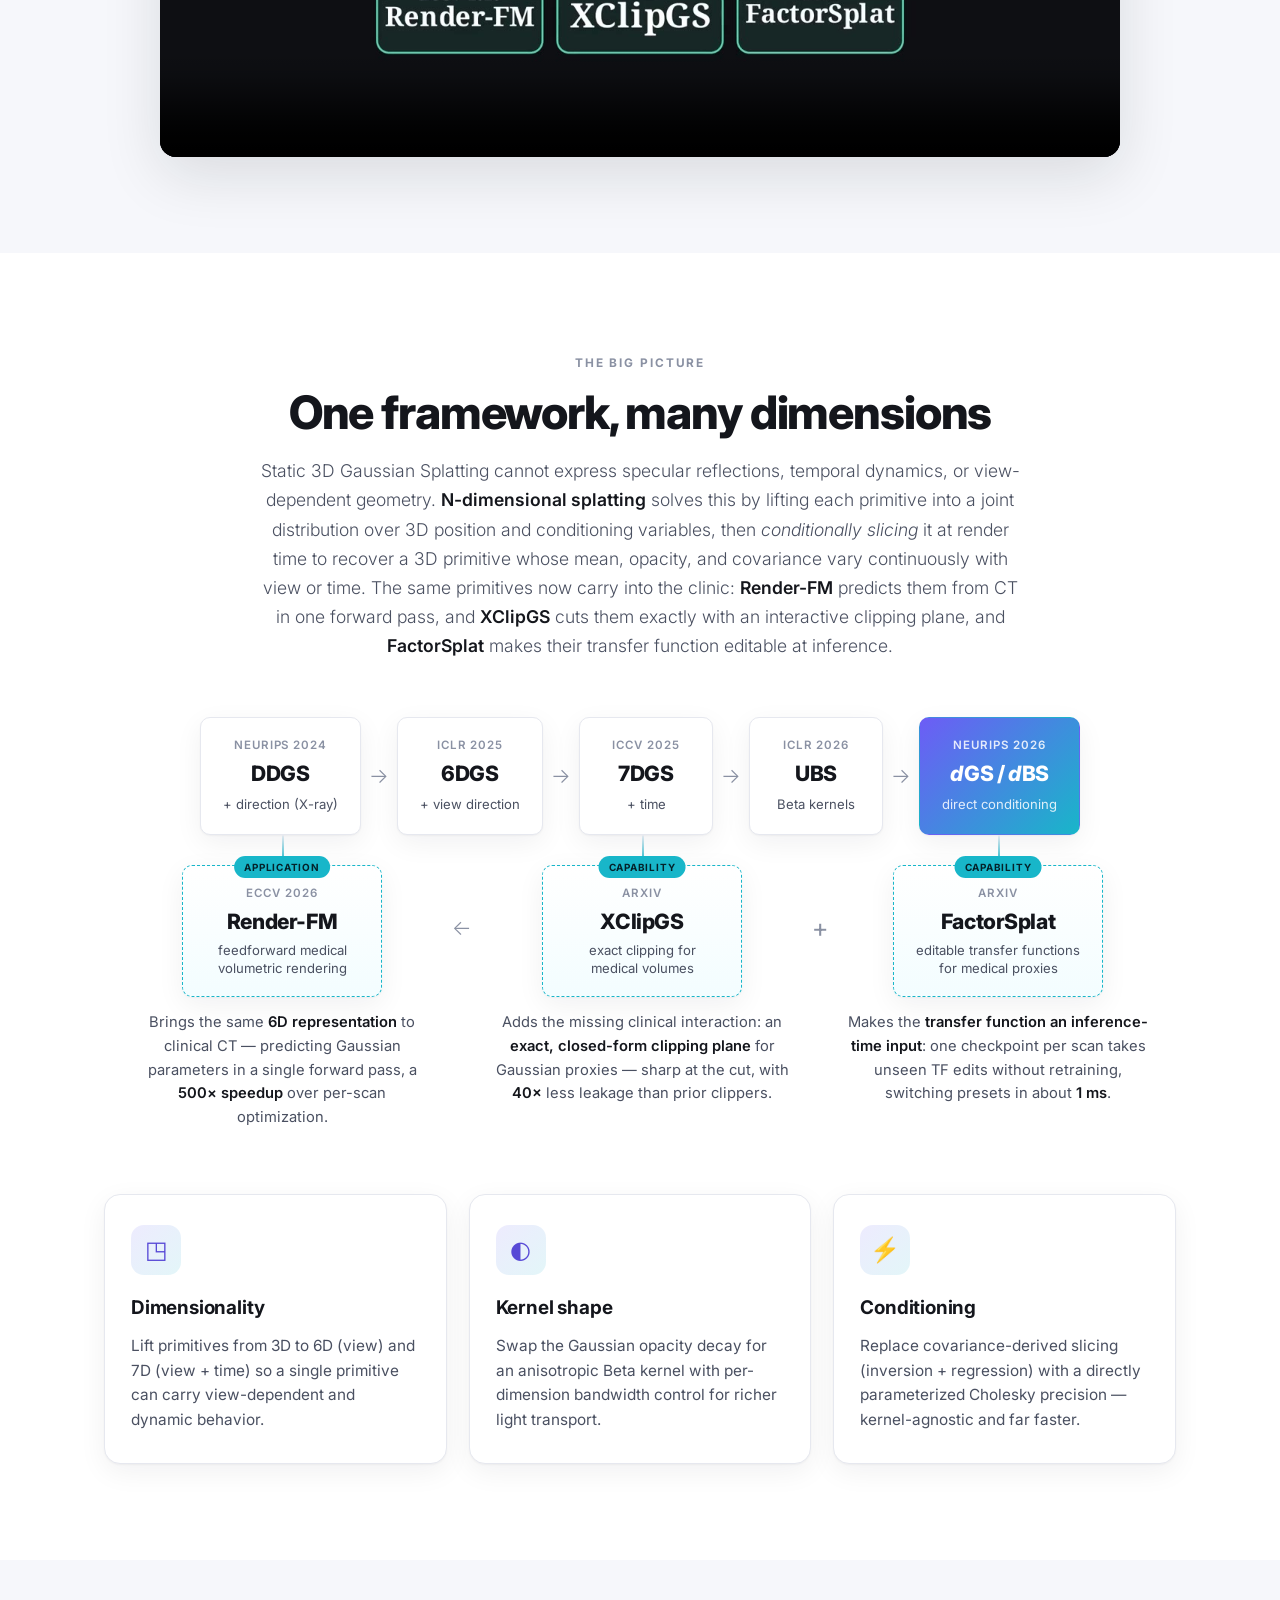
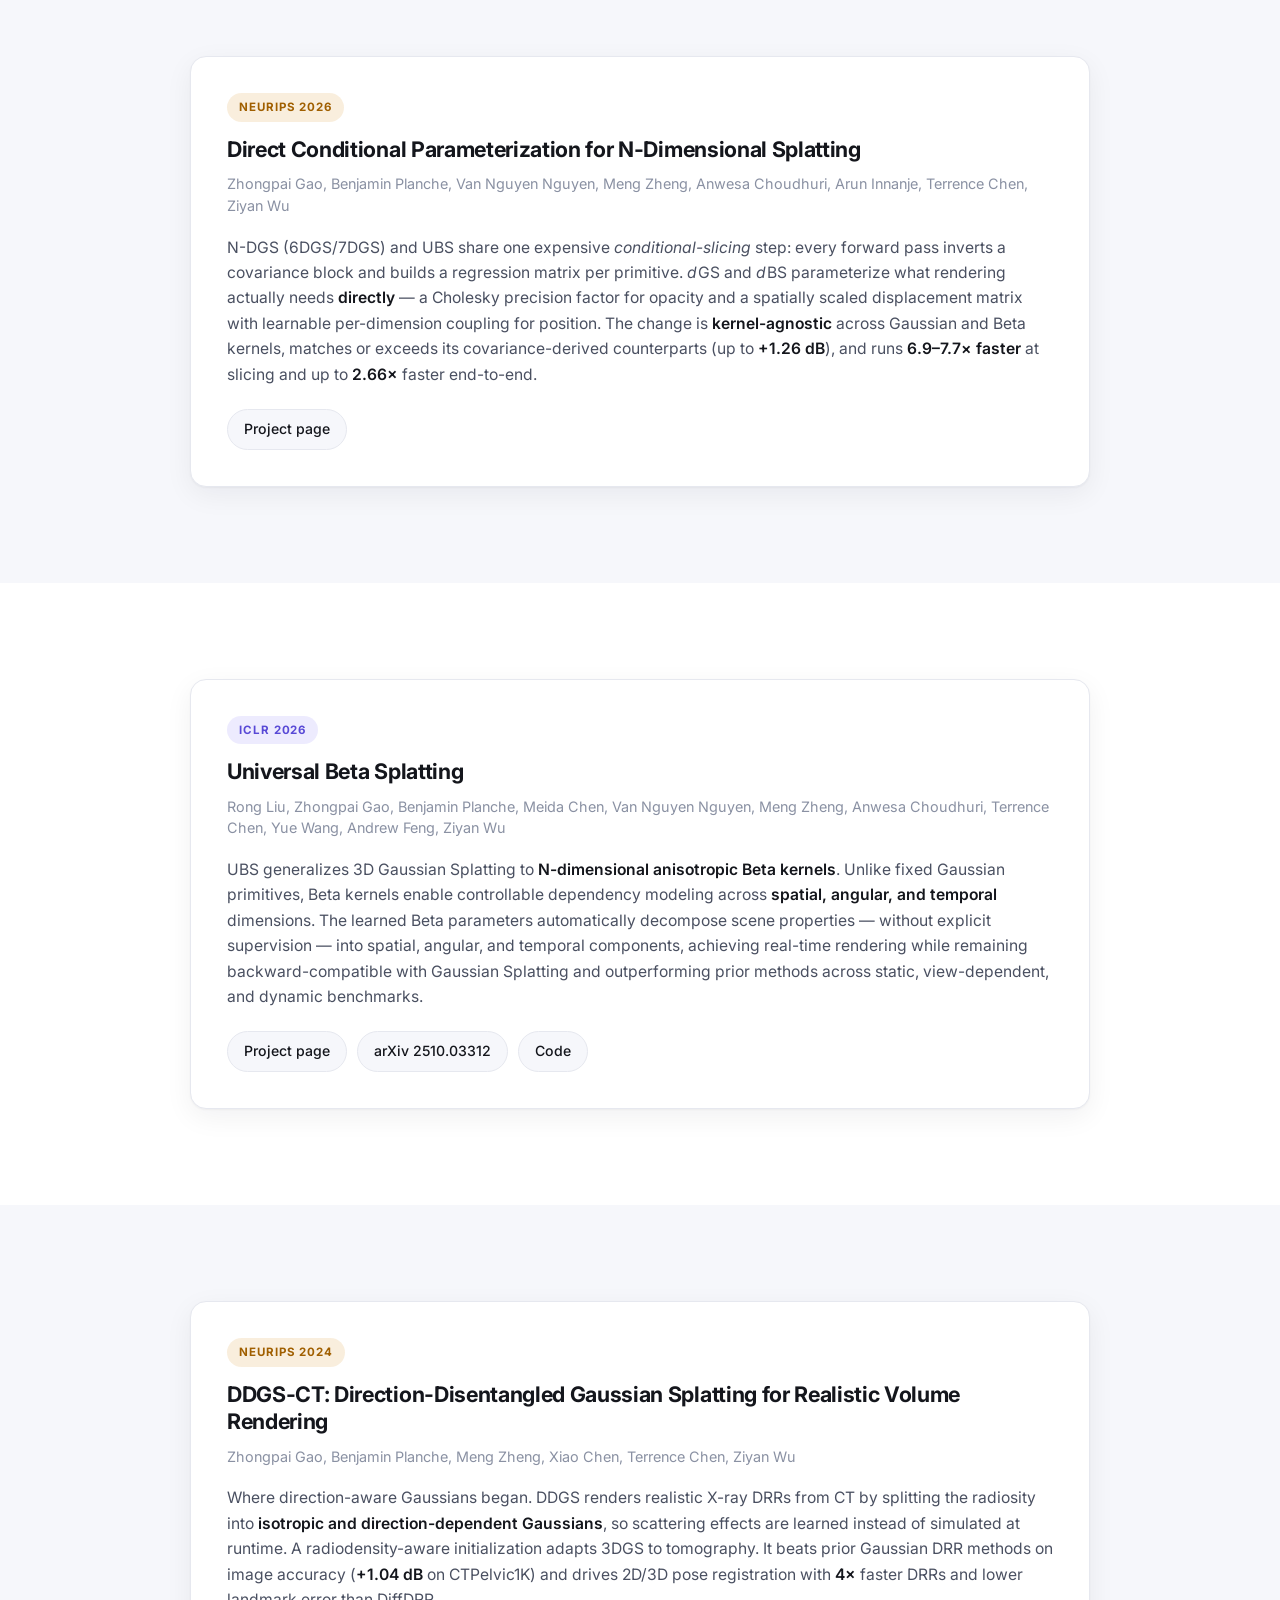
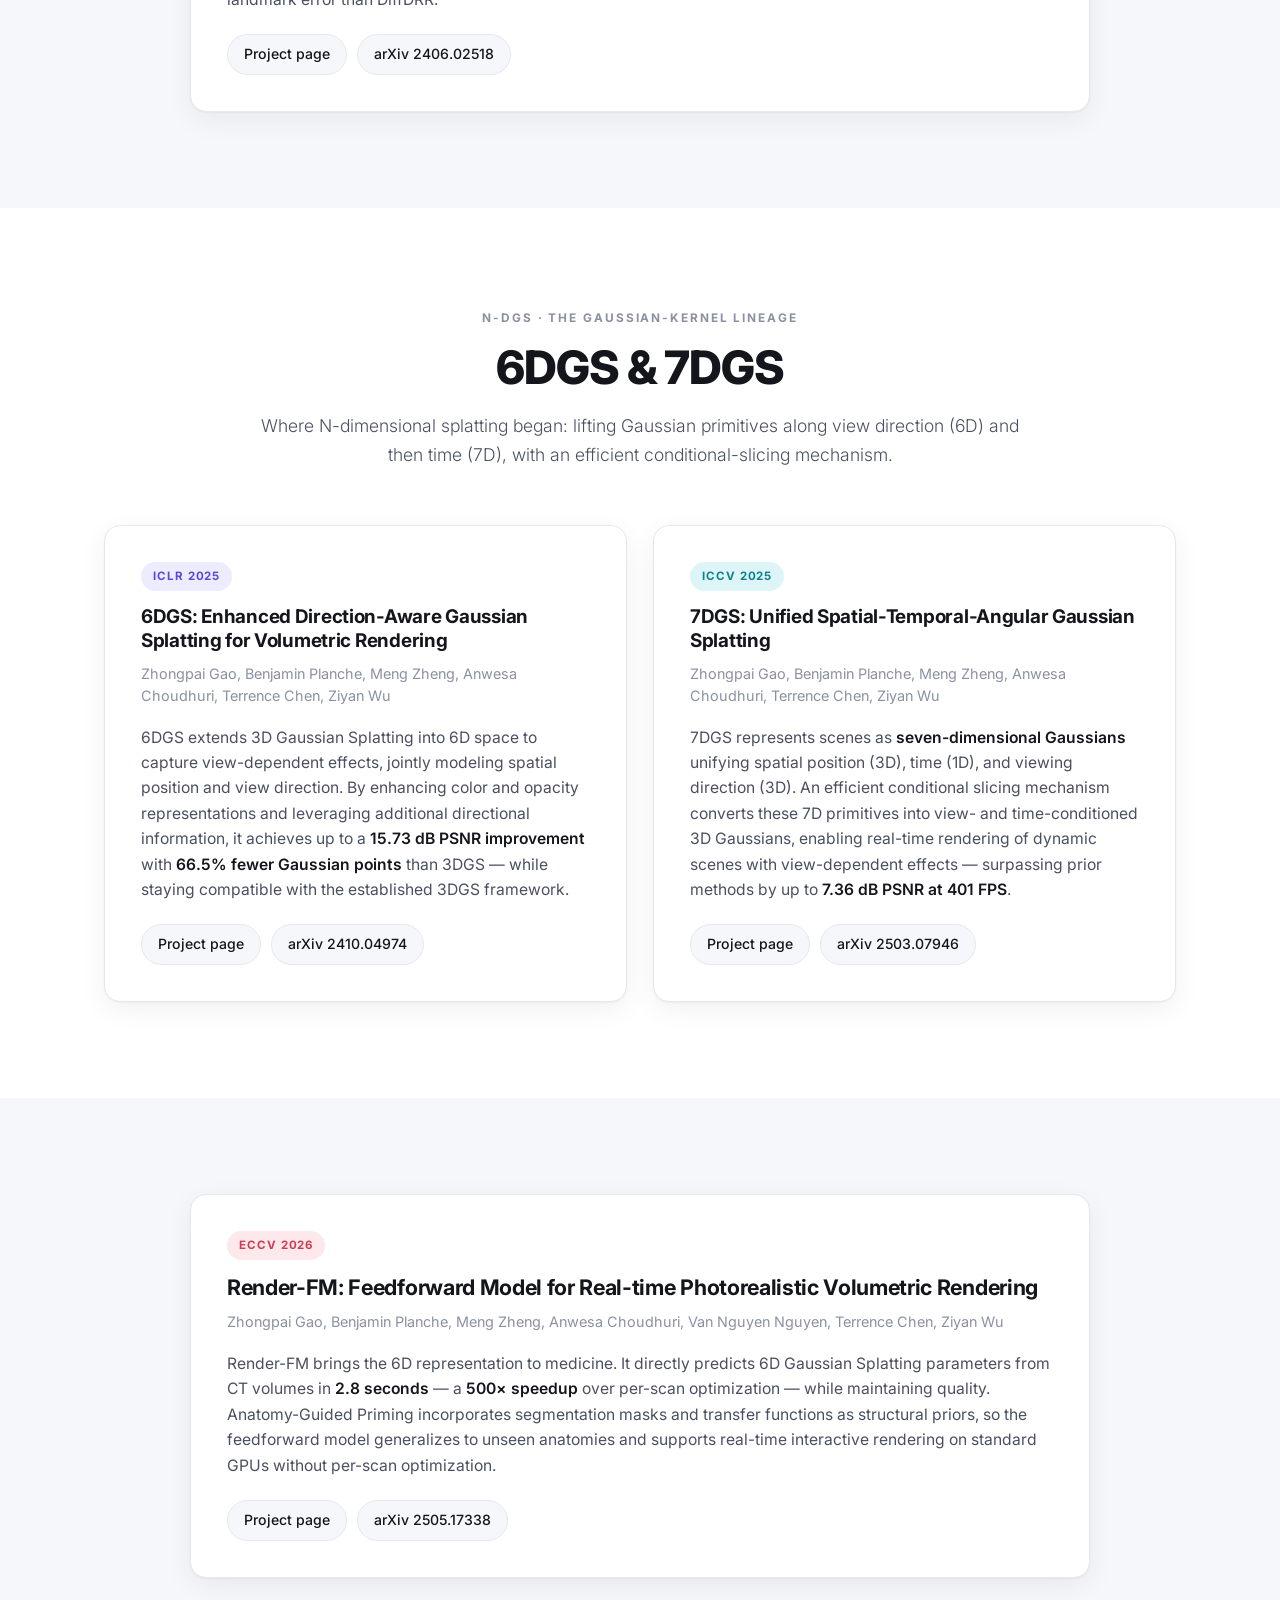
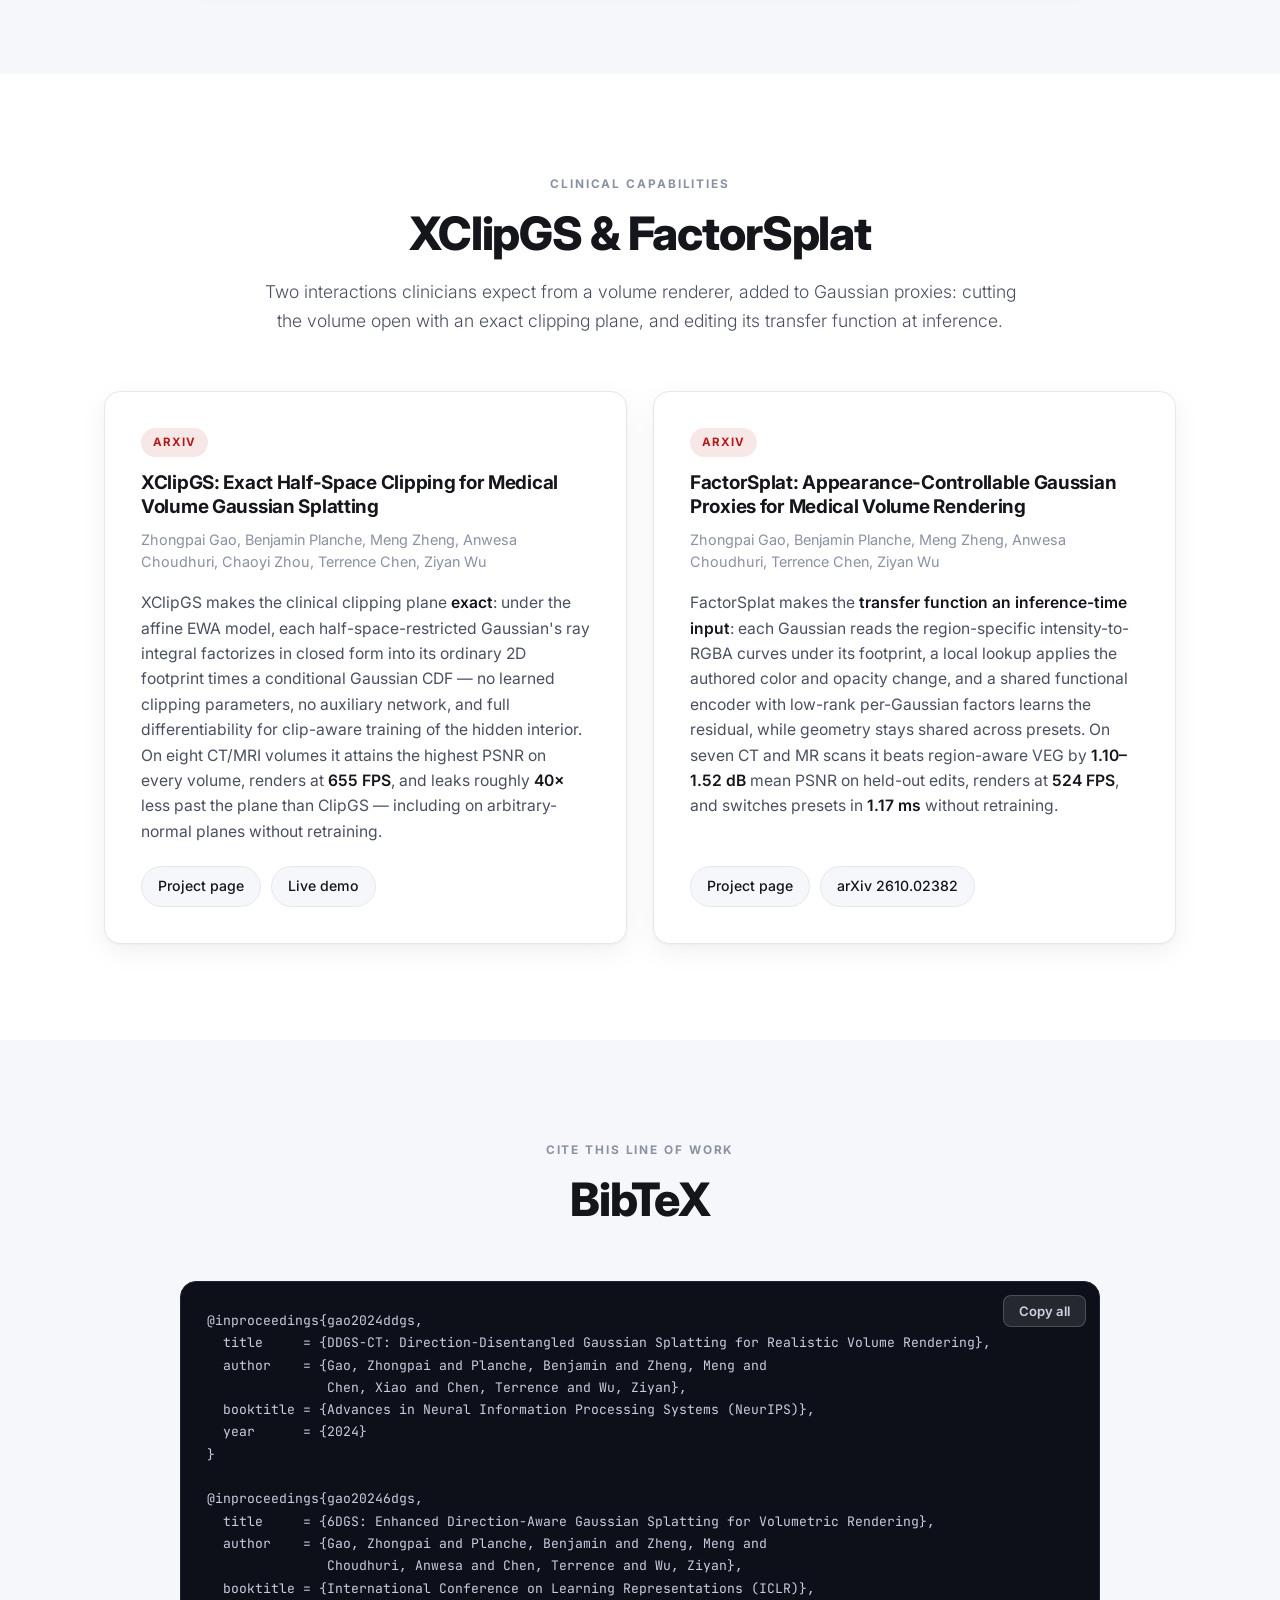
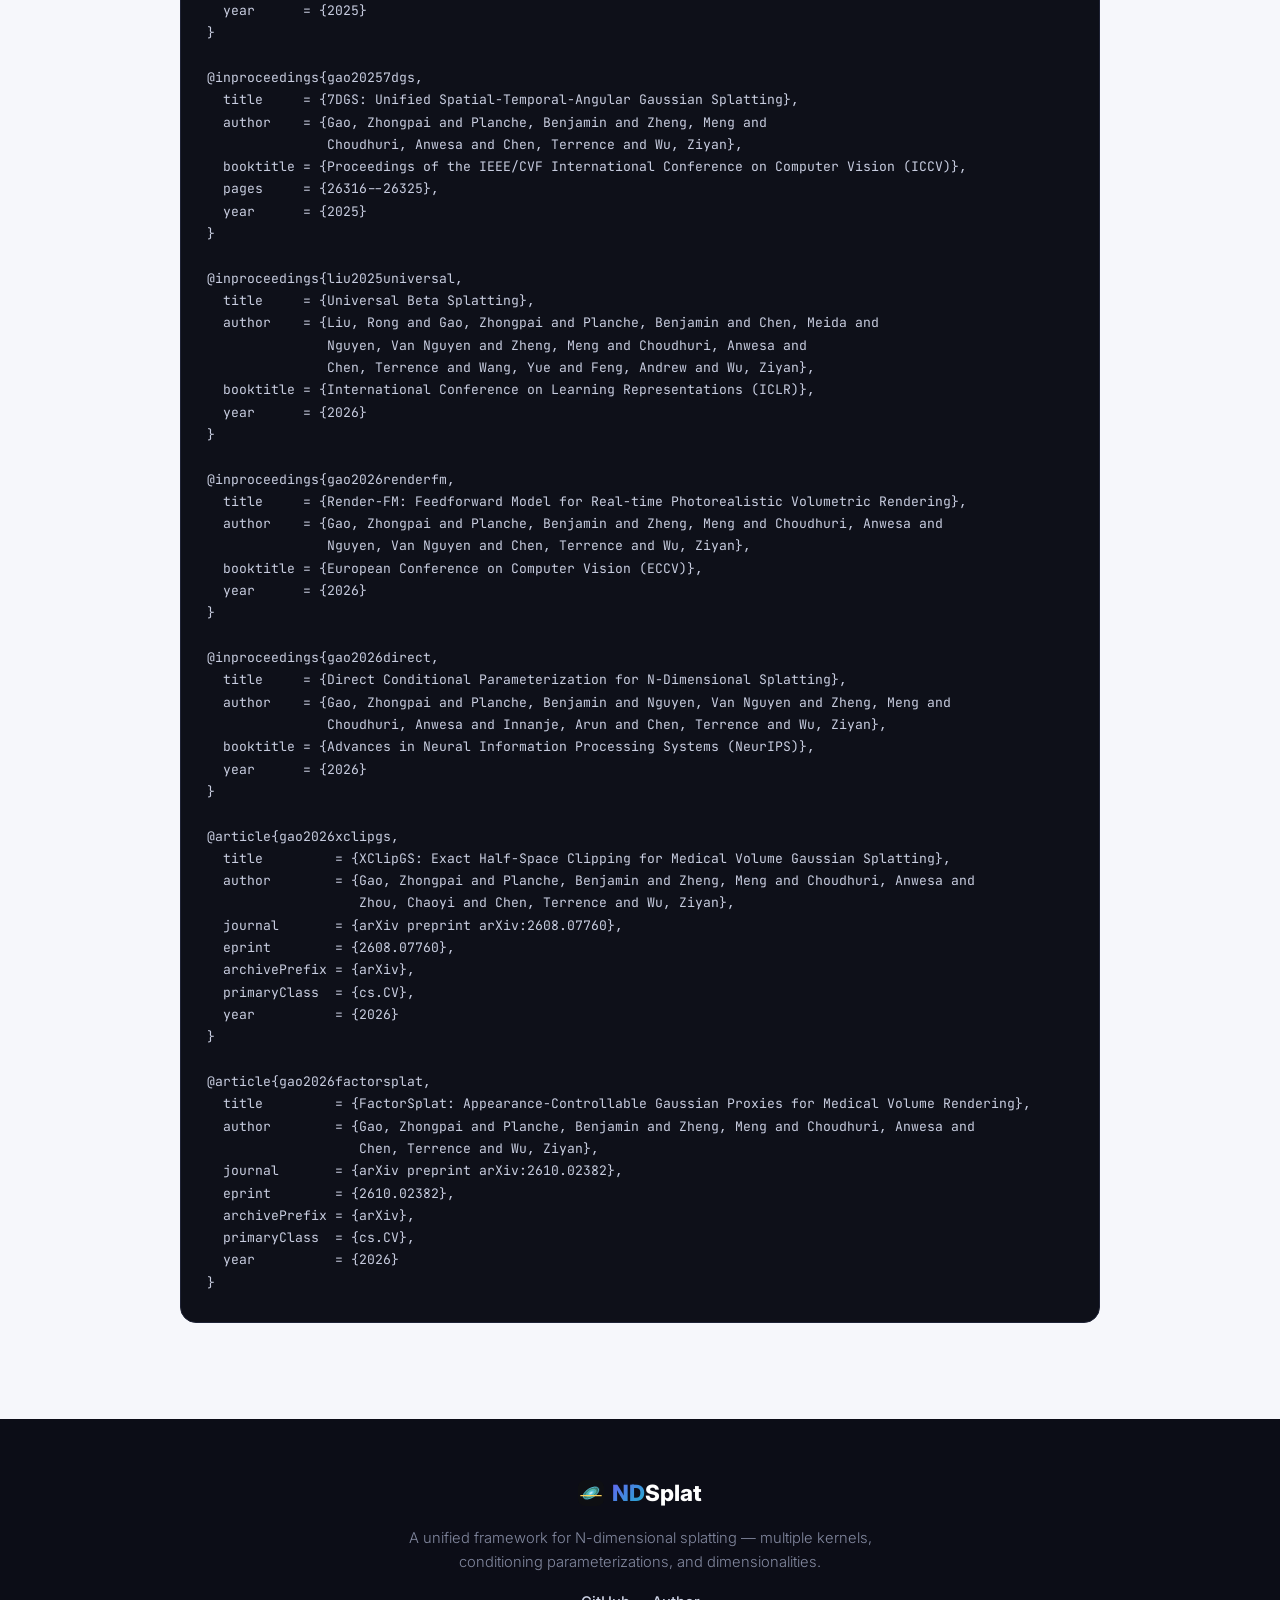
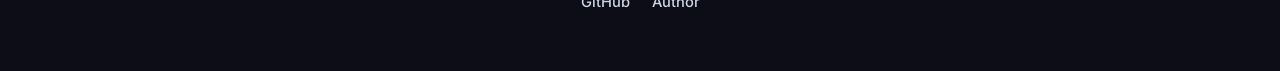
==== commit e94d0fb8: "FactorSplat: arXiv 2610.02382 badge, link and BibTeX Co-Authored-By: Claude Opus 5.5 <noreply@anthro" ====
--- a/index.html
+++ b/index.html
@@ -196,7 +196,7 @@
           <span class="branch-connector" aria-hidden="true"></span>
           <a class="node node-branch" href="#factorsplat">
             <span class="node-badge">capability</span>
-            <span class="node-year">Under review</span>
+            <span class="node-year">arXiv</span>
             <span class="node-name">FactorSplat</span>
             <span class="node-desc">editable transfer functions<br />for medical proxies</span>
           </a>
@@ -414,7 +414,7 @@
 
         <article class="paper" id="factorsplat">
           <div class="paper-meta">
-            <span class="venue venue-review">Under review</span>
+            <span class="venue venue-arxiv">arXiv</span>
             <h3 class="paper-title">FactorSplat: Appearance-Controllable Gaussian Proxies for Medical Volume Rendering</h3>
             <p class="paper-authors">Zhongpai Gao, Benjamin Planche, Meng Zheng, Anwesa Choudhuri, Terrence Chen, Ziyan Wu</p>
           </div>
@@ -428,6 +428,7 @@
           </p>
           <div class="paper-links">
             <a class="link-chip" href="https://gaozhongpai.github.io/FactorSplat/" target="_blank" rel="noopener">Project page</a>
+            <a class="link-chip" href="https://arxiv.org/abs/2610.02382" target="_blank" rel="noopener">arXiv 2610.02382</a>
           </div>
         </article>
       </div>
@@ -502,6 +503,17 @@
   archivePrefix = {arXiv},
   primaryClass  = {cs.CV},
   year          = {2026}
+}
+
+@article{gao2026factorsplat,
+  title         = {FactorSplat: Appearance-Controllable Gaussian Proxies for Medical Volume Rendering},
+  author        = {Gao, Zhongpai and Planche, Benjamin and Zheng, Meng and Choudhuri, Anwesa and
+                   Chen, Terrence and Wu, Ziyan},
+  journal       = {arXiv preprint arXiv:2610.02382},
+  eprint        = {2610.02382},
+  archivePrefix = {arXiv},
+  primaryClass  = {cs.CV},
+  year          = {2026}
 }</code></pre>
       </div>
     </div>
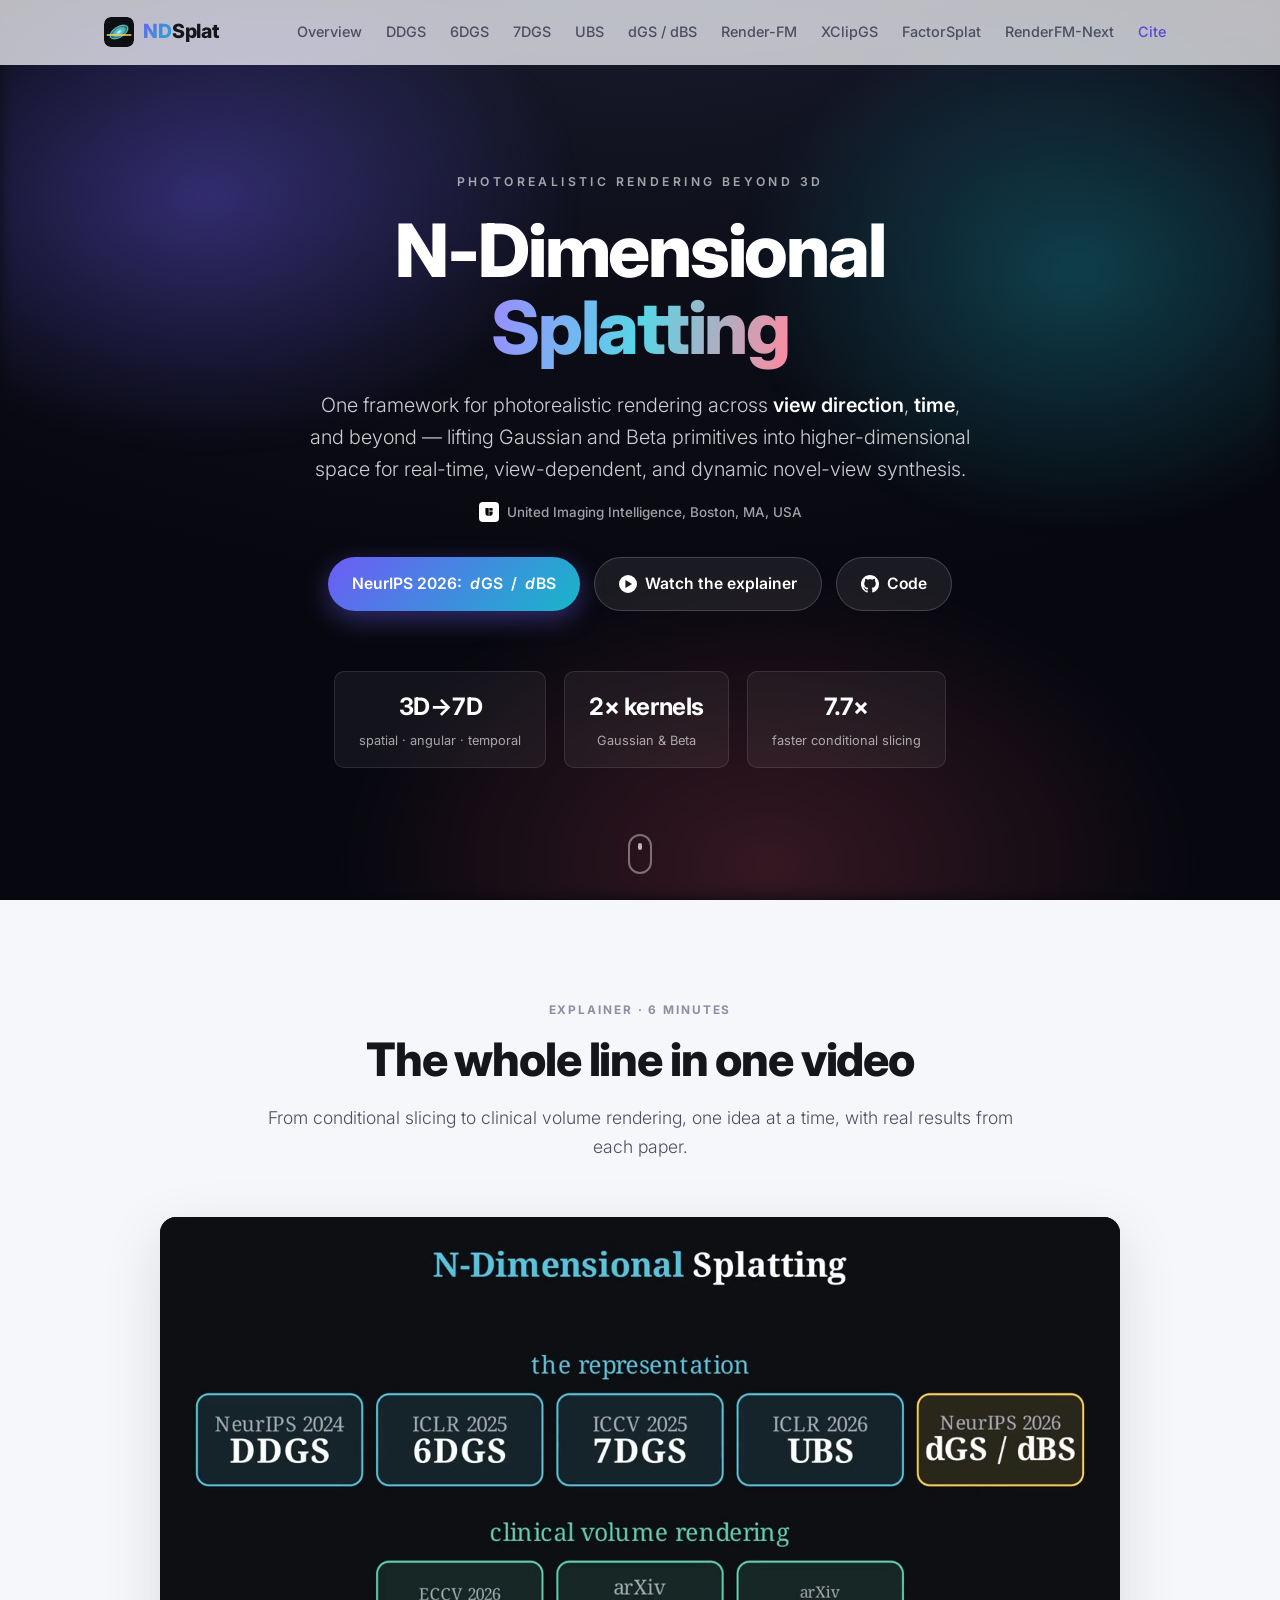
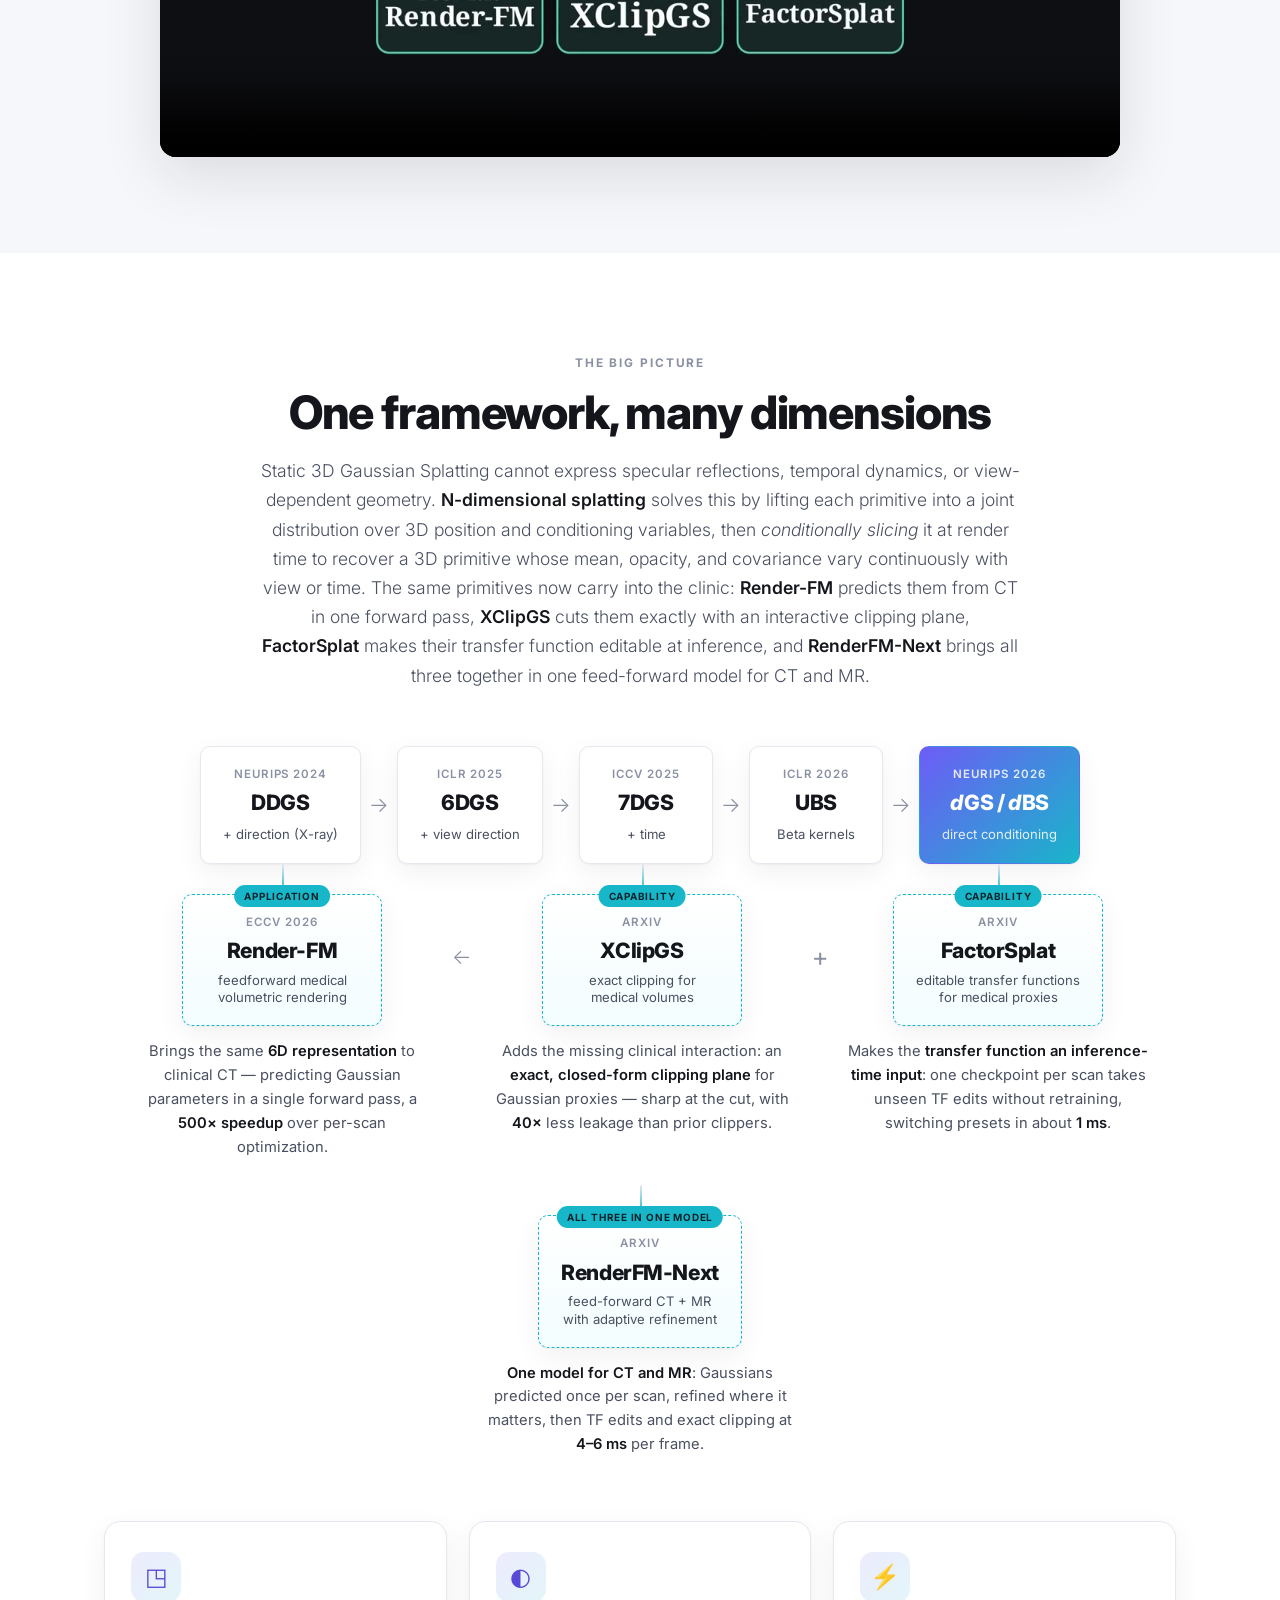
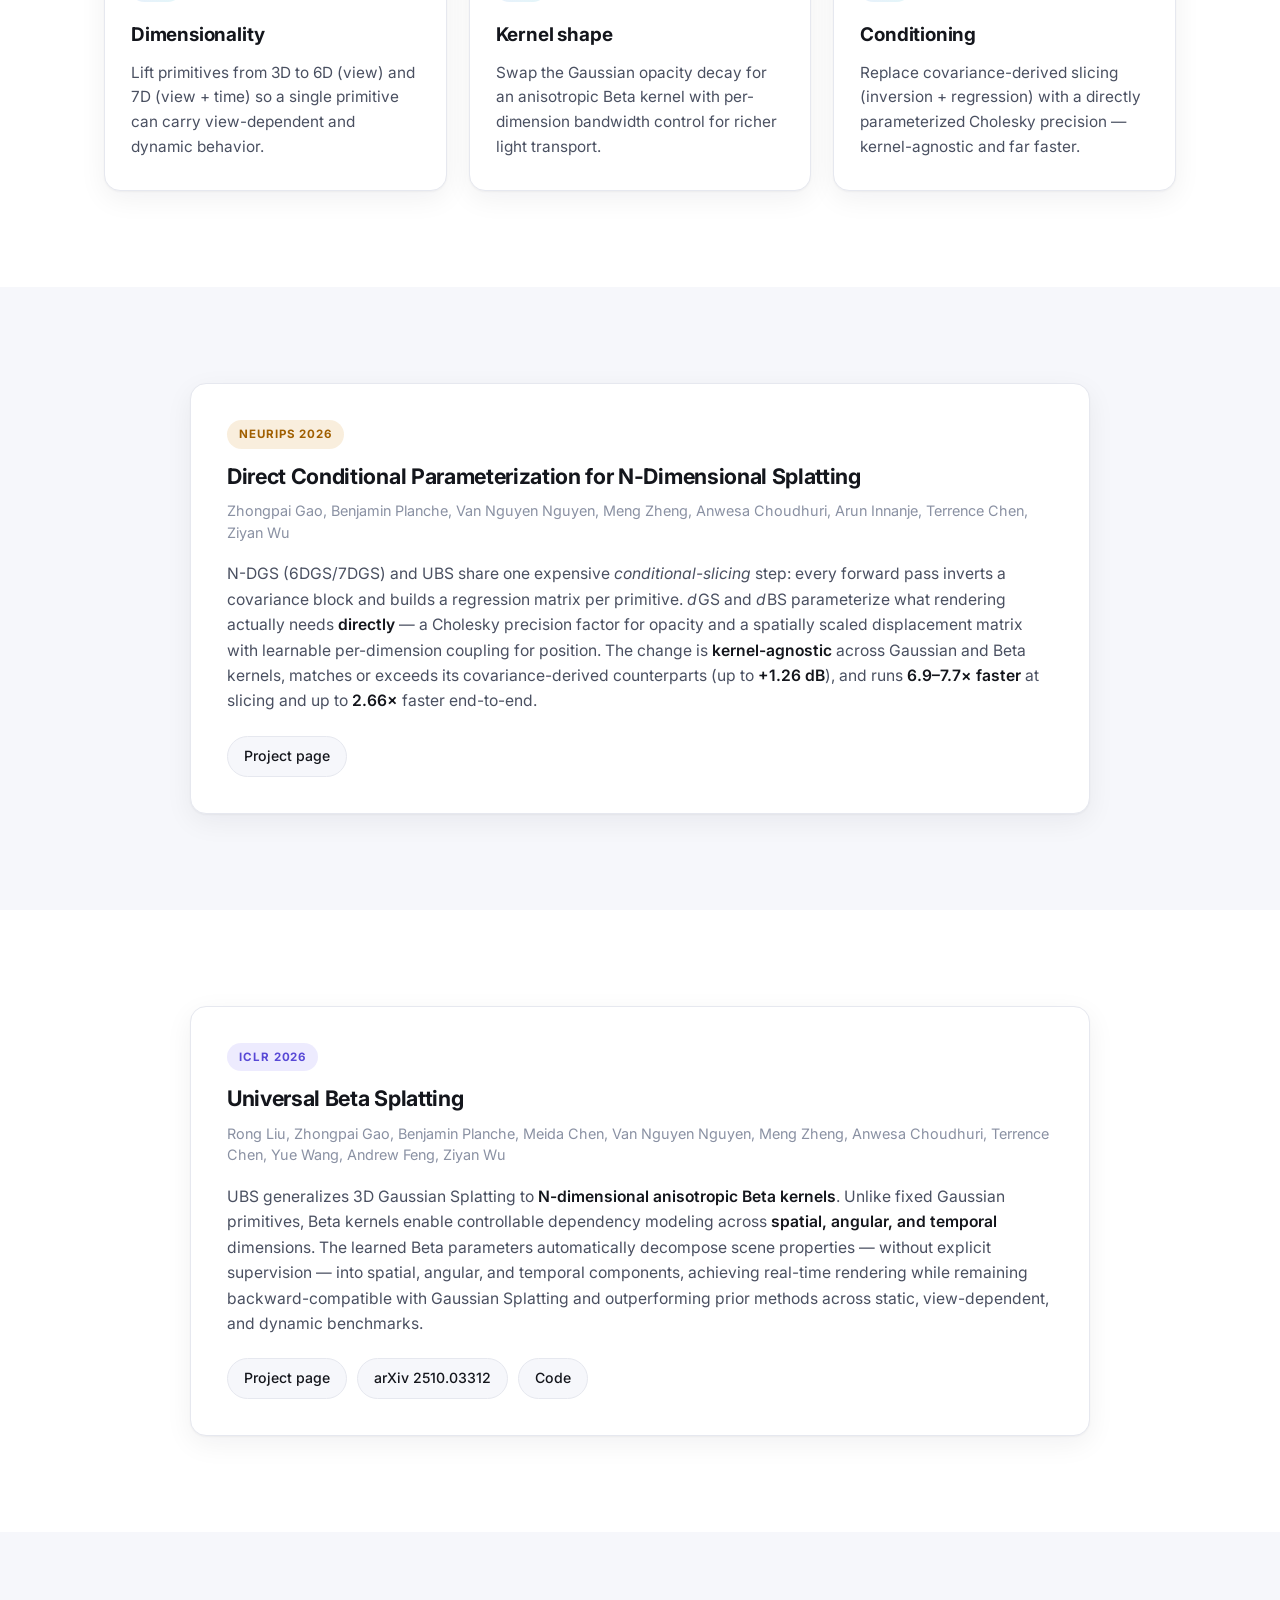
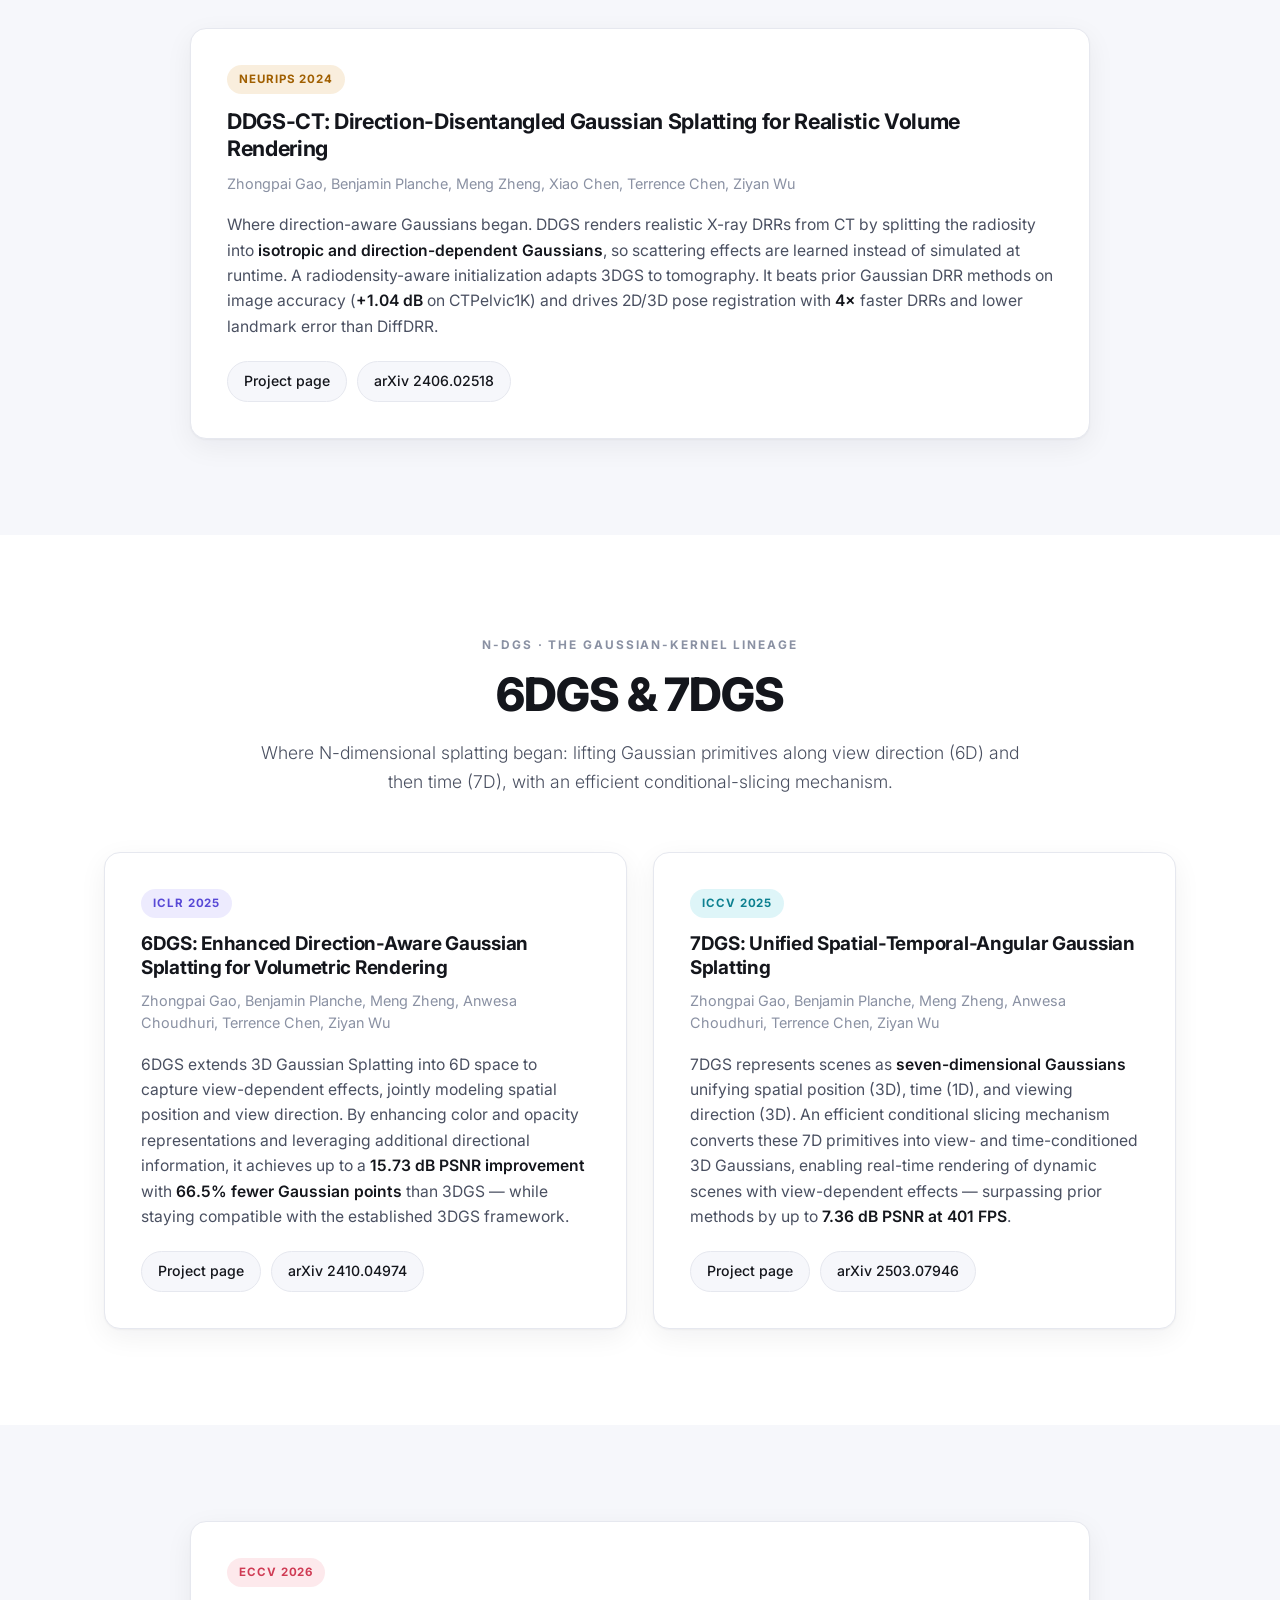
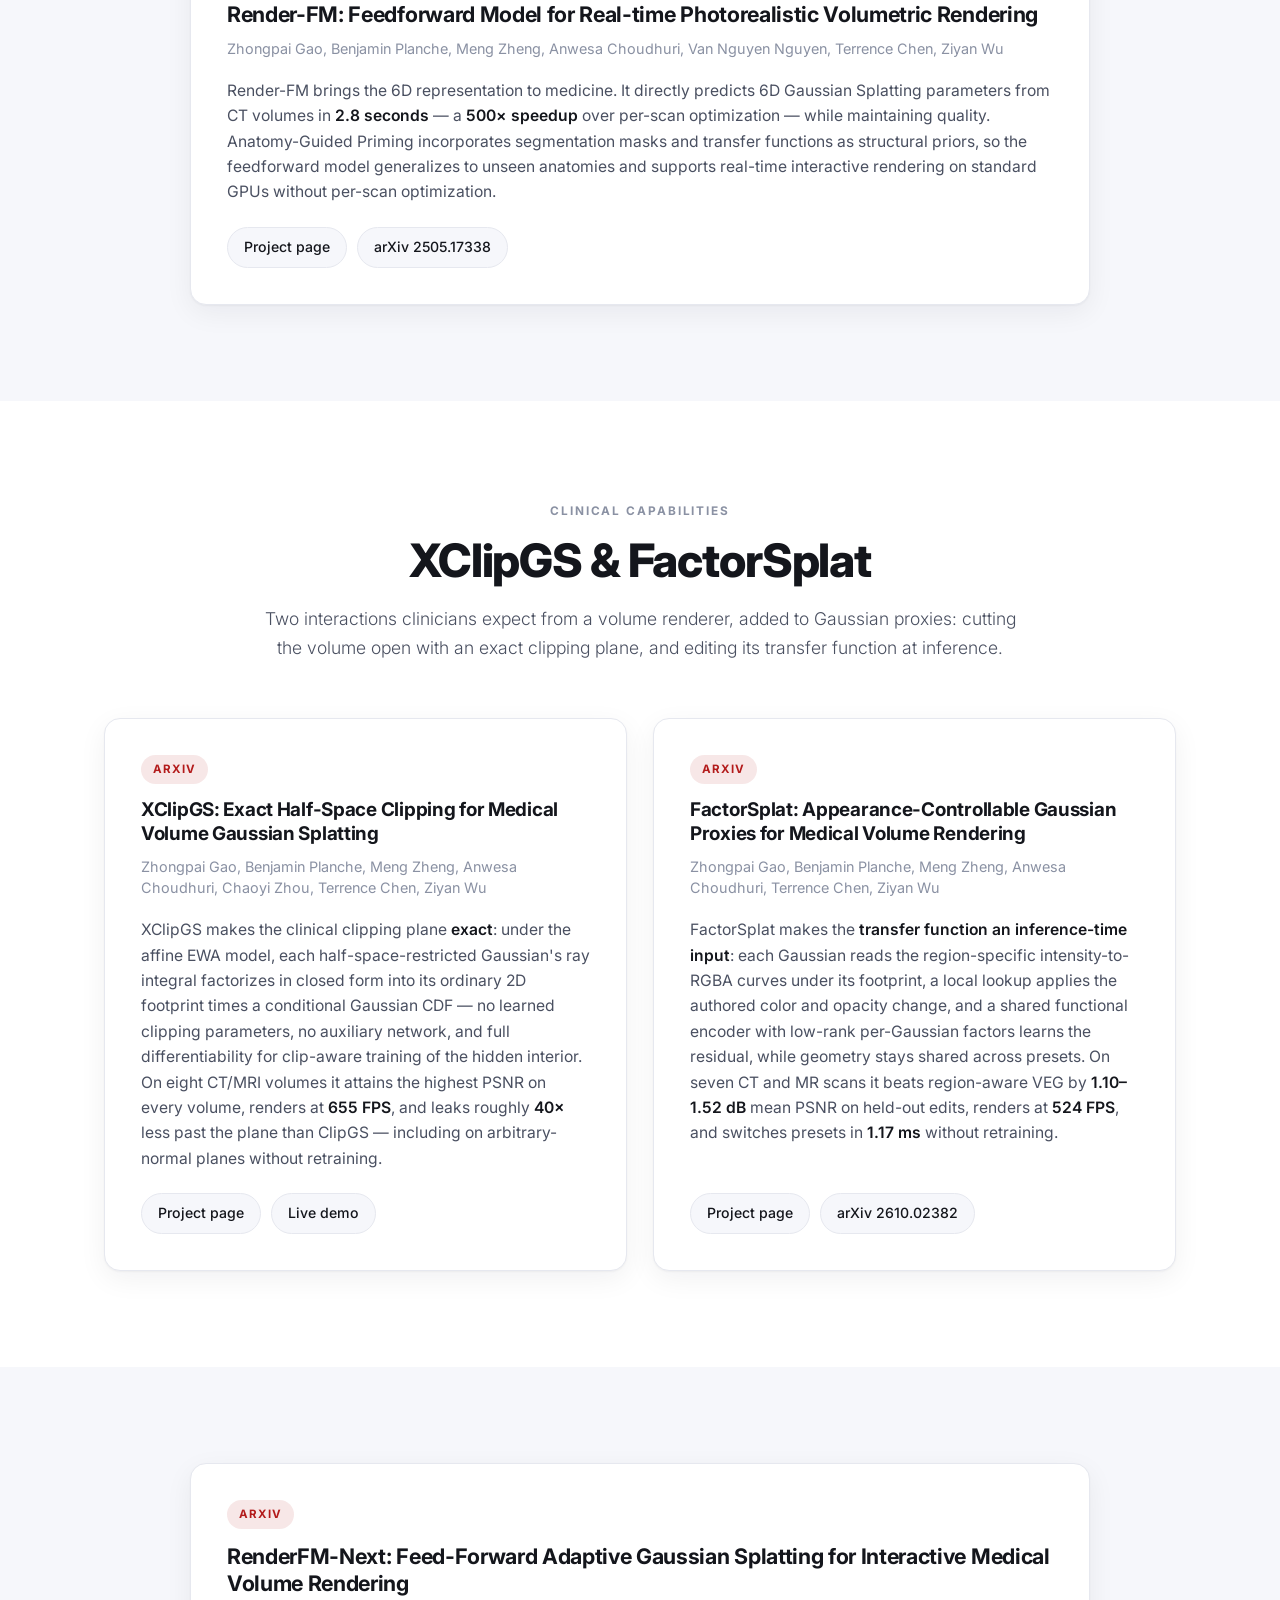
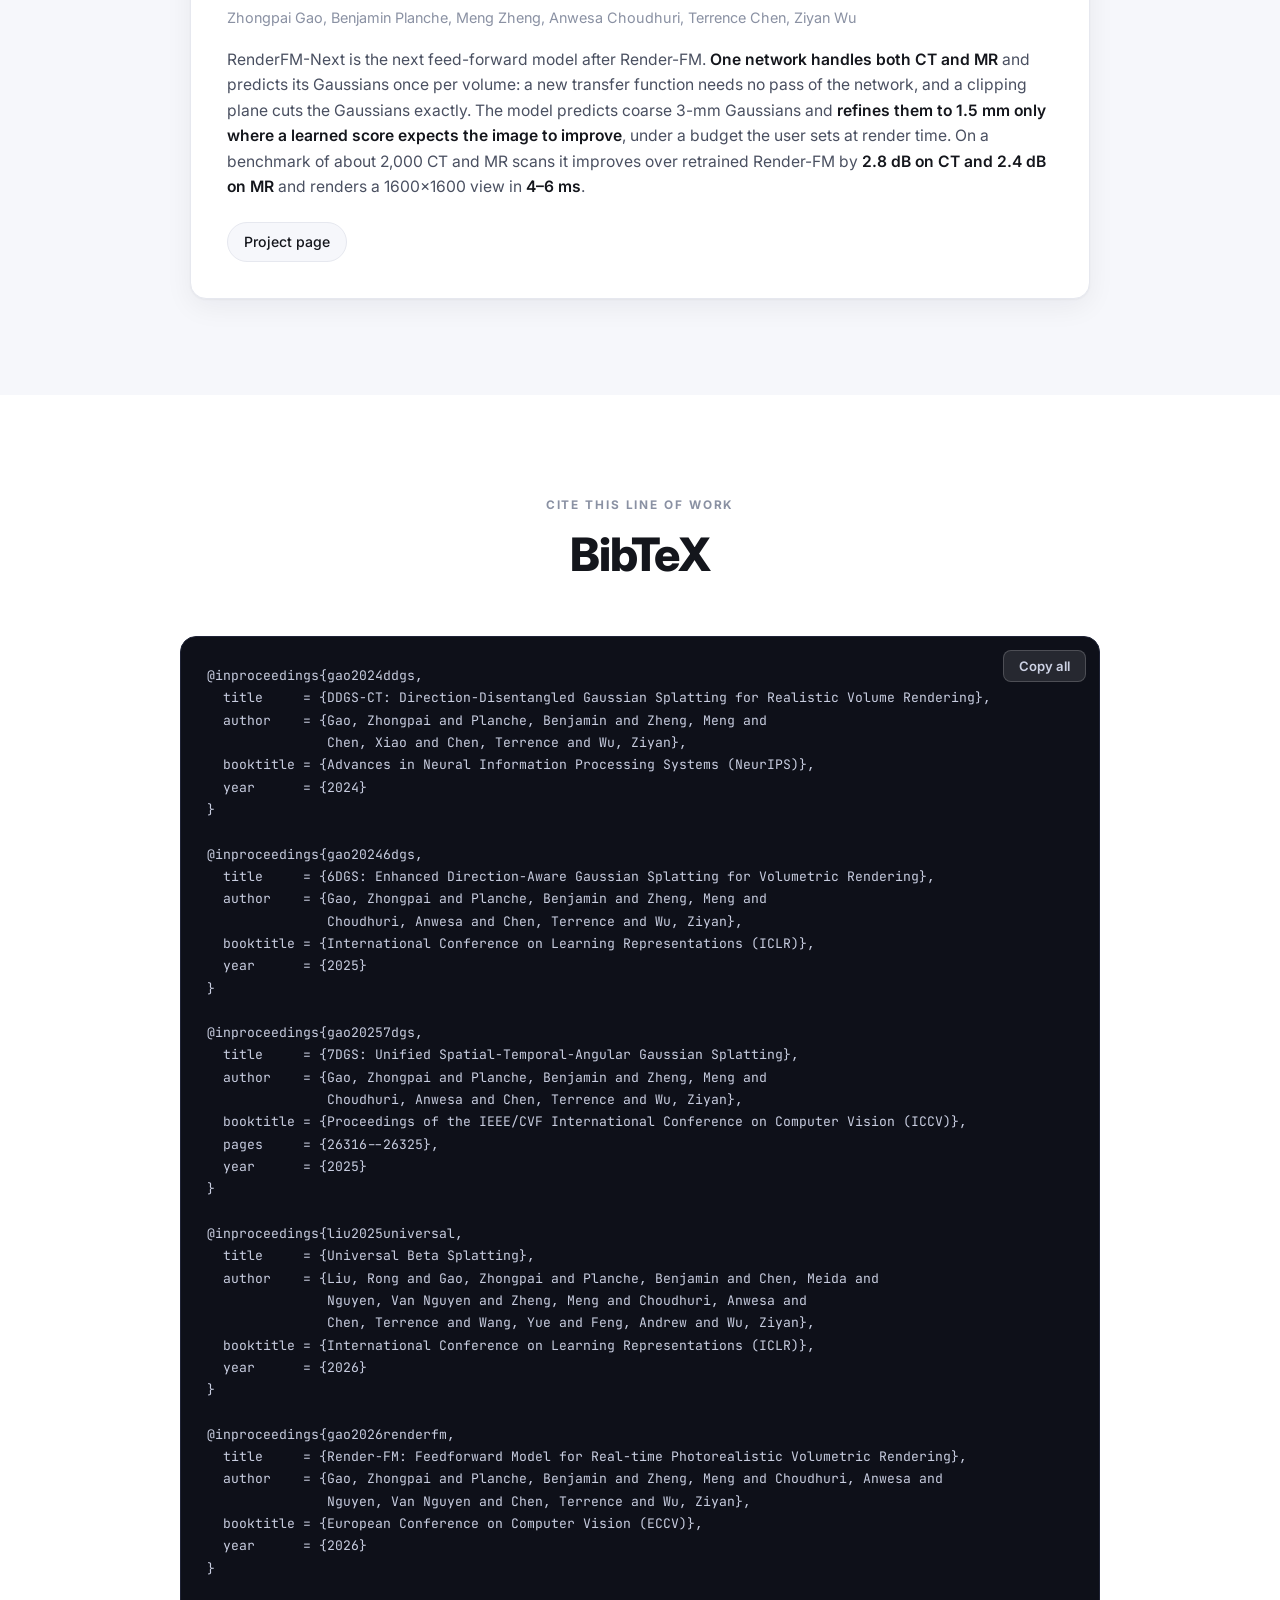
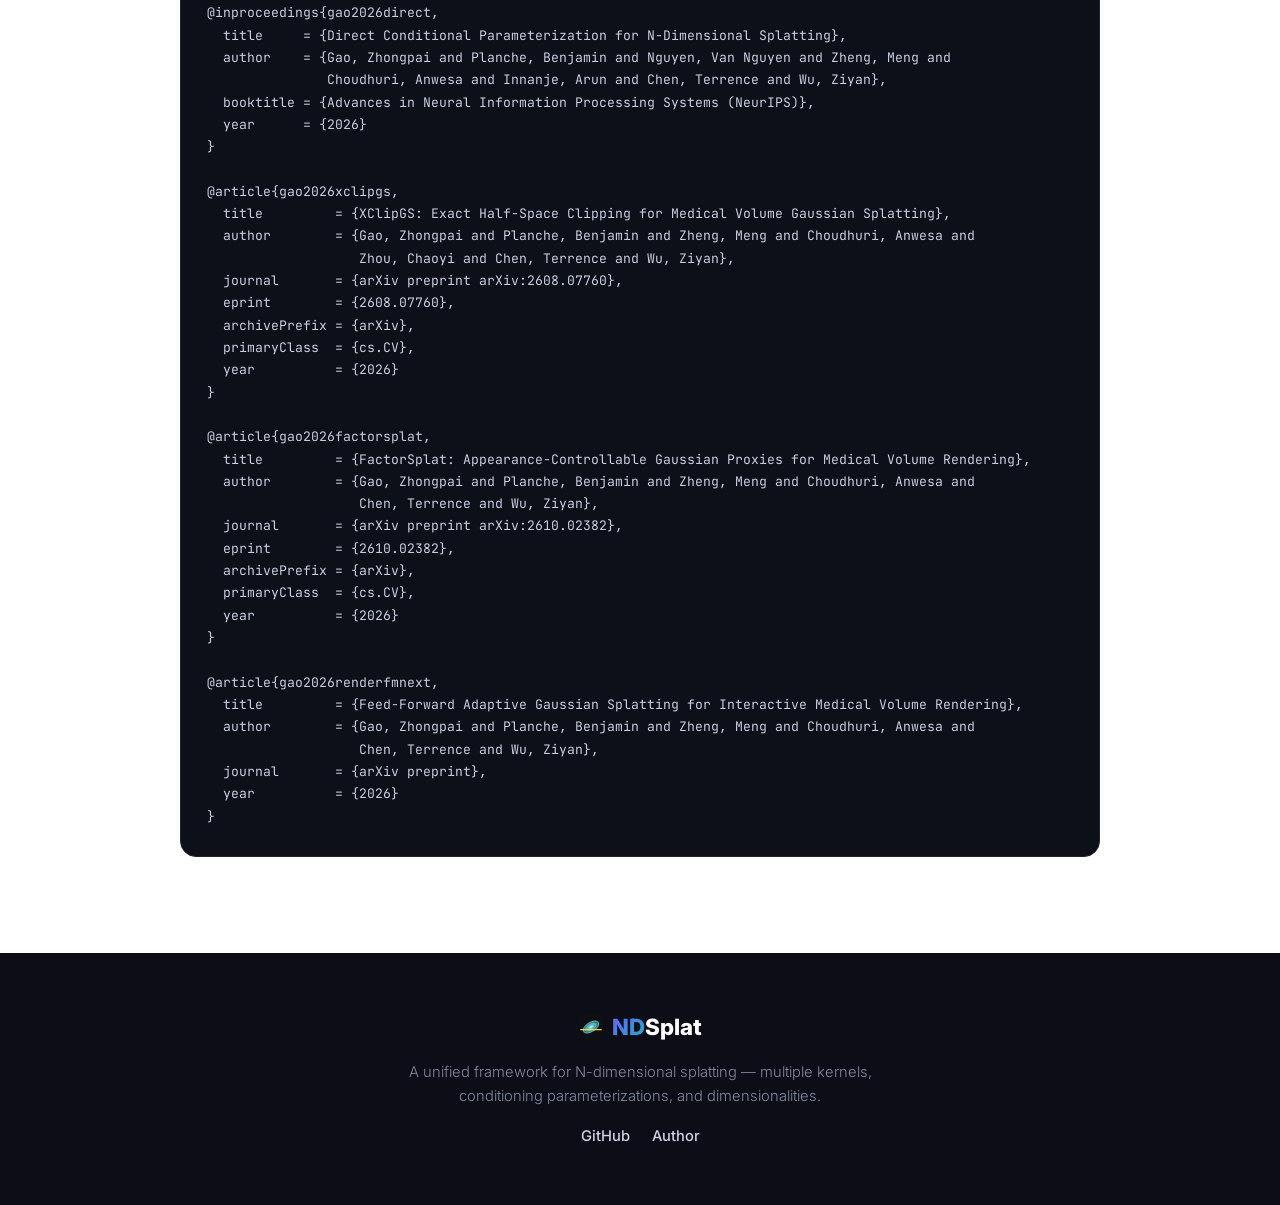
==== commit 71f9658f: "Add RenderFM-Next: nav, lineage node, paper card and BibTeX Nav links no longer wrap with ten entrie" ====
--- a/index.html
+++ b/index.html
@@ -4,7 +4,7 @@
   <meta charset="UTF-8" />
   <meta name="viewport" content="width=device-width, initial-scale=1.0" />
   <title>NDSplat &mdash; N-Dimensional Splatting</title>
-  <meta name="description" content="NDSplat: a unified framework and research line for N-dimensional Gaussian and Beta splatting — dGS/dBS, Universal Beta Splatting, 6DGS, 7DGS, and Render-FM." />
+  <meta name="description" content="NDSplat: a unified framework and research line for N-dimensional Gaussian and Beta splatting — dGS/dBS, Universal Beta Splatting, 6DGS, 7DGS, Render-FM, and RenderFM-Next." />
   <meta name="author" content="Zhongpai Gao" />
 
   <!-- Open Graph -->
@@ -21,7 +21,7 @@
   <link rel="preconnect" href="https://fonts.googleapis.com" />
   <link rel="preconnect" href="https://fonts.gstatic.com" crossorigin />
   <link href="https://fonts.googleapis.com/css2?family=Inter:wght@300;400;500;600;700;800&family=JetBrains+Mono:wght@400;500&display=swap" rel="stylesheet" />
-  <link rel="stylesheet" href="assets/css/style.css?v=20260930b" />
+  <link rel="stylesheet" href="assets/css/style.css?v=20261118a" />
   <link rel="icon" type="image/svg+xml" href="assets/img/logo.svg" />
   <link rel="icon" type="image/png" sizes="32x32" href="assets/img/favicon-32.png" />
   <link rel="apple-touch-icon" href="assets/img/apple-touch-icon.png" />
@@ -45,6 +45,7 @@
         <a href="https://gaozhongpai.github.io/renderfm/">Render-FM</a>
         <a href="https://gaozhongpai.github.io/XClipGS/">XClipGS</a>
         <a href="https://gaozhongpai.github.io/FactorSplat/">FactorSplat</a>
+        <a href="https://gaozhongpai.github.io/renderfmnext/">RenderFM-Next</a>
         <a href="#bibtex">Cite</a>
       </nav>
       <button class="nav-toggle" id="navToggle" aria-label="Toggle navigation">
@@ -123,9 +124,10 @@
           each primitive into a joint distribution over 3D position and conditioning variables, then
           <em>conditionally slicing</em> it at render time to recover a 3D primitive whose mean,
           opacity, and covariance vary continuously with view or time. The same primitives now carry
-          into the clinic: <strong>Render-FM</strong> predicts them from CT in one forward pass, and
-          <strong>XClipGS</strong> cuts them exactly with an interactive clipping plane, and
-          <strong>FactorSplat</strong> makes their transfer function editable at inference.
+          into the clinic: <strong>Render-FM</strong> predicts them from CT in one forward pass,
+          <strong>XClipGS</strong> cuts them exactly with an interactive clipping plane,
+          <strong>FactorSplat</strong> makes their transfer function editable at inference, and
+          <strong>RenderFM-Next</strong> brings all three together in one feed-forward model for CT and MR.
         </p>
       </div>
 
@@ -203,6 +205,22 @@
           <p class="branch-note">
             Makes the <strong>transfer function an inference-time input</strong>: one checkpoint per scan
             takes unseen TF edits without retraining, switching presets in about <strong>1&nbsp;ms</strong>.
+          </p>
+        </div>
+        </div>
+        <!-- second row: RenderFM-Next combines the three above -->
+        <div class="lineage-apps lineage-next">
+        <div class="lineage-branch">
+          <span class="branch-connector" aria-hidden="true"></span>
+          <a class="node node-branch" href="#renderfmnext">
+            <span class="node-badge">all three in one model</span>
+            <span class="node-year">arXiv</span>
+            <span class="node-name">RenderFM-Next</span>
+            <span class="node-desc">feed-forward CT + MR<br />with adaptive refinement</span>
+          </a>
+          <p class="branch-note">
+            <strong>One model for CT and MR</strong>: Gaussians predicted once per scan, refined where it
+            matters, then TF edits and exact clipping at <strong>4&ndash;6&nbsp;ms</strong> per frame.
           </p>
         </div>
         </div>
@@ -435,8 +453,33 @@
     </div>
   </section>
 
+  <!-- ============ RENDERFM-NEXT ============ -->
+  <section class="section section-alt" id="renderfmnext">
+    <div class="container">
+      <article class="paper paper-wide">
+        <div class="paper-meta">
+          <span class="venue venue-arxiv">arXiv</span>
+          <h2 class="paper-title">RenderFM-Next: Feed-Forward Adaptive Gaussian Splatting for Interactive Medical Volume Rendering</h2>
+          <p class="paper-authors">Zhongpai Gao, Benjamin Planche, Meng Zheng, Anwesa Choudhuri, Terrence Chen, Ziyan Wu</p>
+        </div>
+        <p class="paper-abstract">
+          RenderFM-Next is the next feed-forward model after Render-FM. <strong>One network handles both CT and
+          MR</strong> and predicts its Gaussians once per volume: a new transfer function needs no pass of the
+          network, and a clipping plane cuts the Gaussians exactly. The model predicts coarse 3-mm Gaussians and
+          <strong>refines them to 1.5&nbsp;mm only where a learned score expects the image to improve</strong>, under
+          a budget the user sets at render time. On a benchmark of about 2,000 CT and MR scans it improves over
+          retrained Render-FM by <strong>2.8&nbsp;dB on CT and 2.4&nbsp;dB on MR</strong> and renders a
+          1600&times;1600 view in <strong>4&ndash;6&nbsp;ms</strong>.
+        </p>
+        <div class="paper-links">
+          <a class="link-chip" href="https://gaozhongpai.github.io/renderfmnext/" target="_blank" rel="noopener">Project page</a>
+        </div>
+      </article>
+    </div>
+  </section>
+
   <!-- ============ BIBTEX ============ -->
-  <section class="section section-alt" id="bibtex">
+  <section class="section" id="bibtex">
     <div class="container">
       <div class="section-head">
         <span class="kicker">Cite this line of work</span>
@@ -514,6 +557,14 @@
   archivePrefix = {arXiv},
   primaryClass  = {cs.CV},
   year          = {2026}
+}
+
+@article{gao2026renderfmnext,
+  title         = {Feed-Forward Adaptive Gaussian Splatting for Interactive Medical Volume Rendering},
+  author        = {Gao, Zhongpai and Planche, Benjamin and Zheng, Meng and Choudhuri, Anwesa and
+                   Chen, Terrence and Wu, Ziyan},
+  journal       = {arXiv preprint},
+  year          = {2026}
 }</code></pre>
       </div>
     </div>
@@ -531,6 +582,6 @@
     </div>
   </footer>
 
-  <script src="assets/js/main.js?v=20260930b"></script>
+  <script src="assets/js/main.js?v=20261118a"></script>
 </body>
 </html>
--- a/assets/css/style.css
+++ b/assets/css/style.css
@@ -70,8 +70,8 @@
 .brand-text { color: var(--ink); }
 .nav-links { display: flex; gap: 4px; }
 .nav-links a {
-  color: var(--ink-soft); font-weight: 500; font-size: .92rem;
-  padding: 8px 13px; border-radius: 9px; transition: background .15s, color .15s;
+  color: var(--ink-soft); font-weight: 500; font-size: .9rem; white-space: nowrap;
+  padding: 8px 10px; border-radius: 9px; transition: background .15s, color .15s;
 }
 .nav-links a:hover { background: var(--bg-alt); color: var(--ink); text-decoration: none; }
 
@@ -229,6 +229,8 @@
   max-width: 300px; position: relative; padding-top: 30px;
 }
 .lineage-branch .branch-note { text-align: center; }
+.lineage-next { margin-top: 26px; }
+.lineage-next .lineage-branch { max-width: 340px; }
 .apps-arrow { align-self: flex-start; margin-top: 76px; }
 .apps-plus { font-size: 1.6rem; font-weight: 400; margin-top: 72px; }
 @media (max-width: 720px) {
@@ -355,14 +357,14 @@
 /* ============================================================
    RESPONSIVE
    ============================================================ */
-@media (max-width: 1000px) {
-  .nav-links a { padding: 8px 8px; font-size: .86rem; }
-}
-@media (max-width: 860px) {
-  .nav-links a { padding: 6px 6px; font-size: .8rem; }
-}
-@media (max-width: 800px) {
-  .nav-links a { padding: 6px 4px; font-size: .76rem; }
+@media (max-width: 1100px) {
+  .nav-links a { padding: 8px 7px; font-size: .84rem; }
+}
+@media (max-width: 960px) {
+  .nav-links a { padding: 6px 5px; font-size: .76rem; }
+}
+@media (max-width: 840px) {
+  .nav-links a { padding: 6px 3px; font-size: .7rem; }
 }
 
 @media (max-width: 920px) {
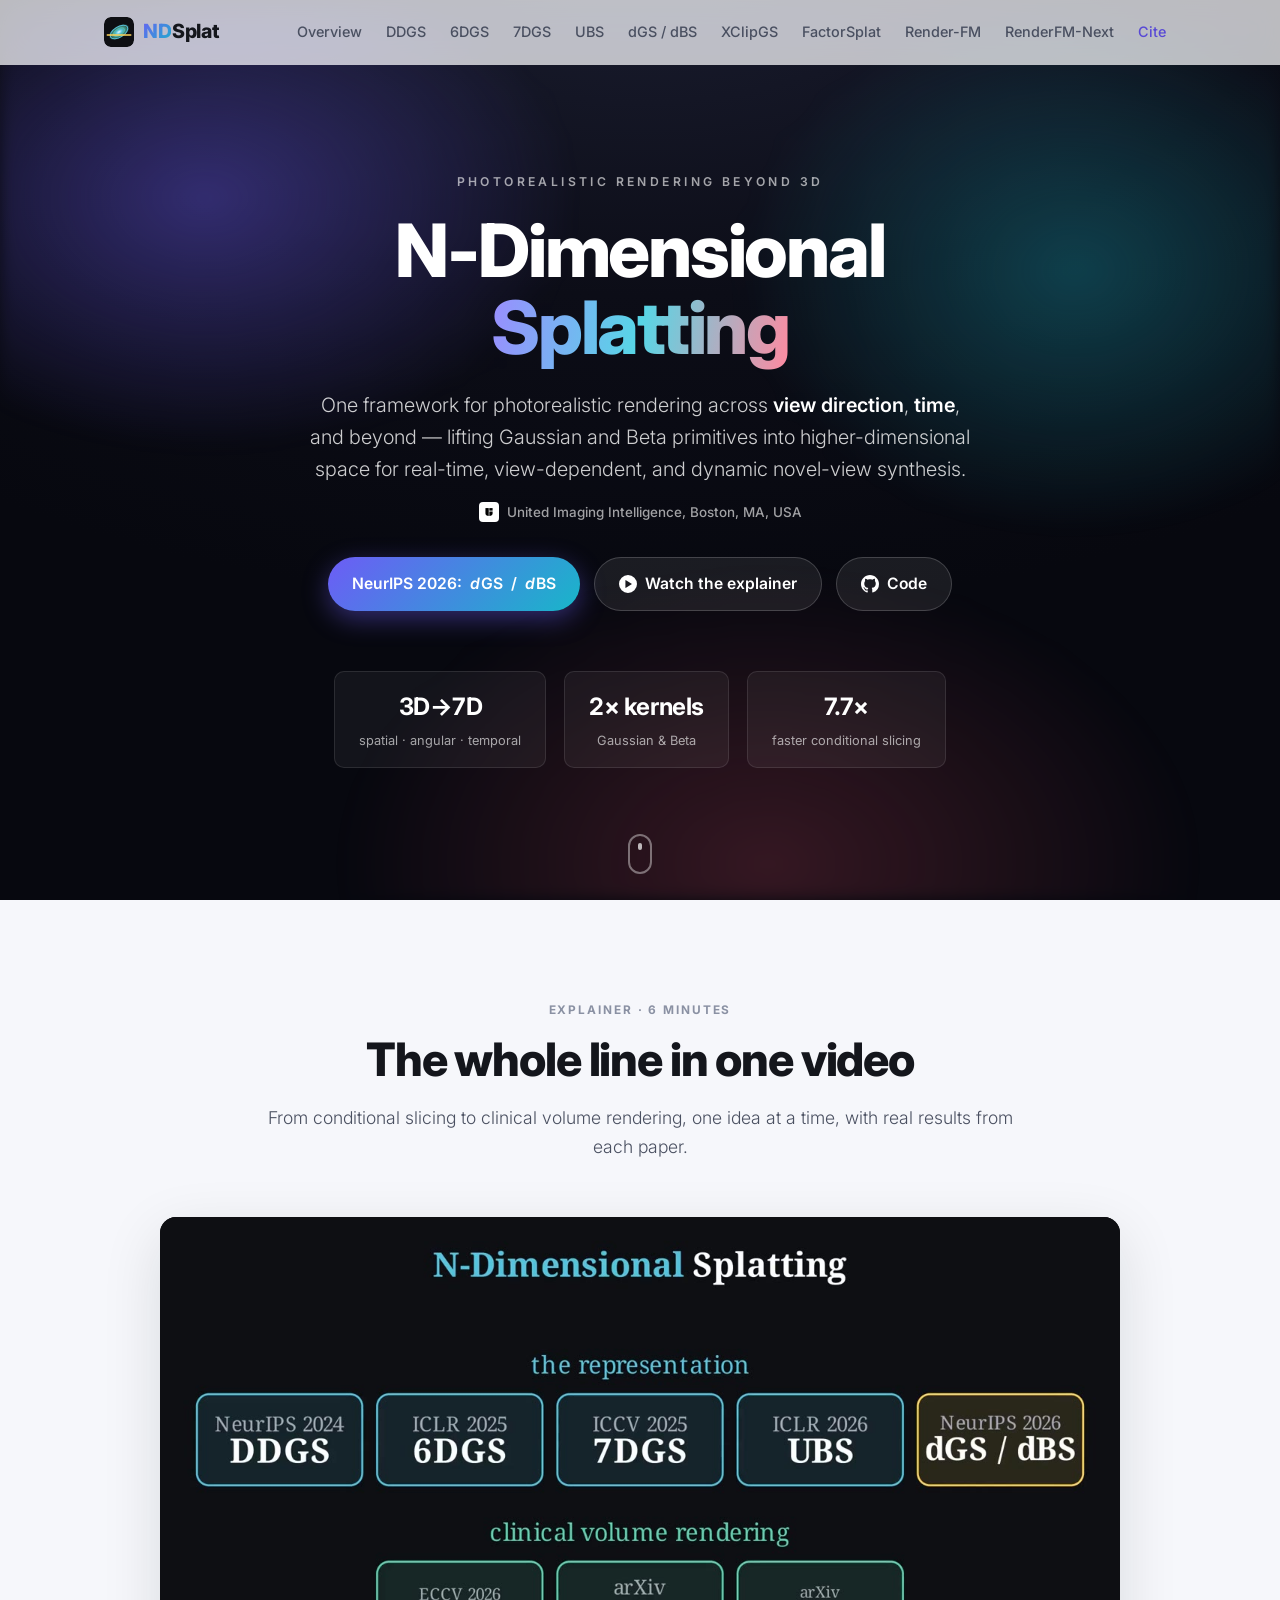
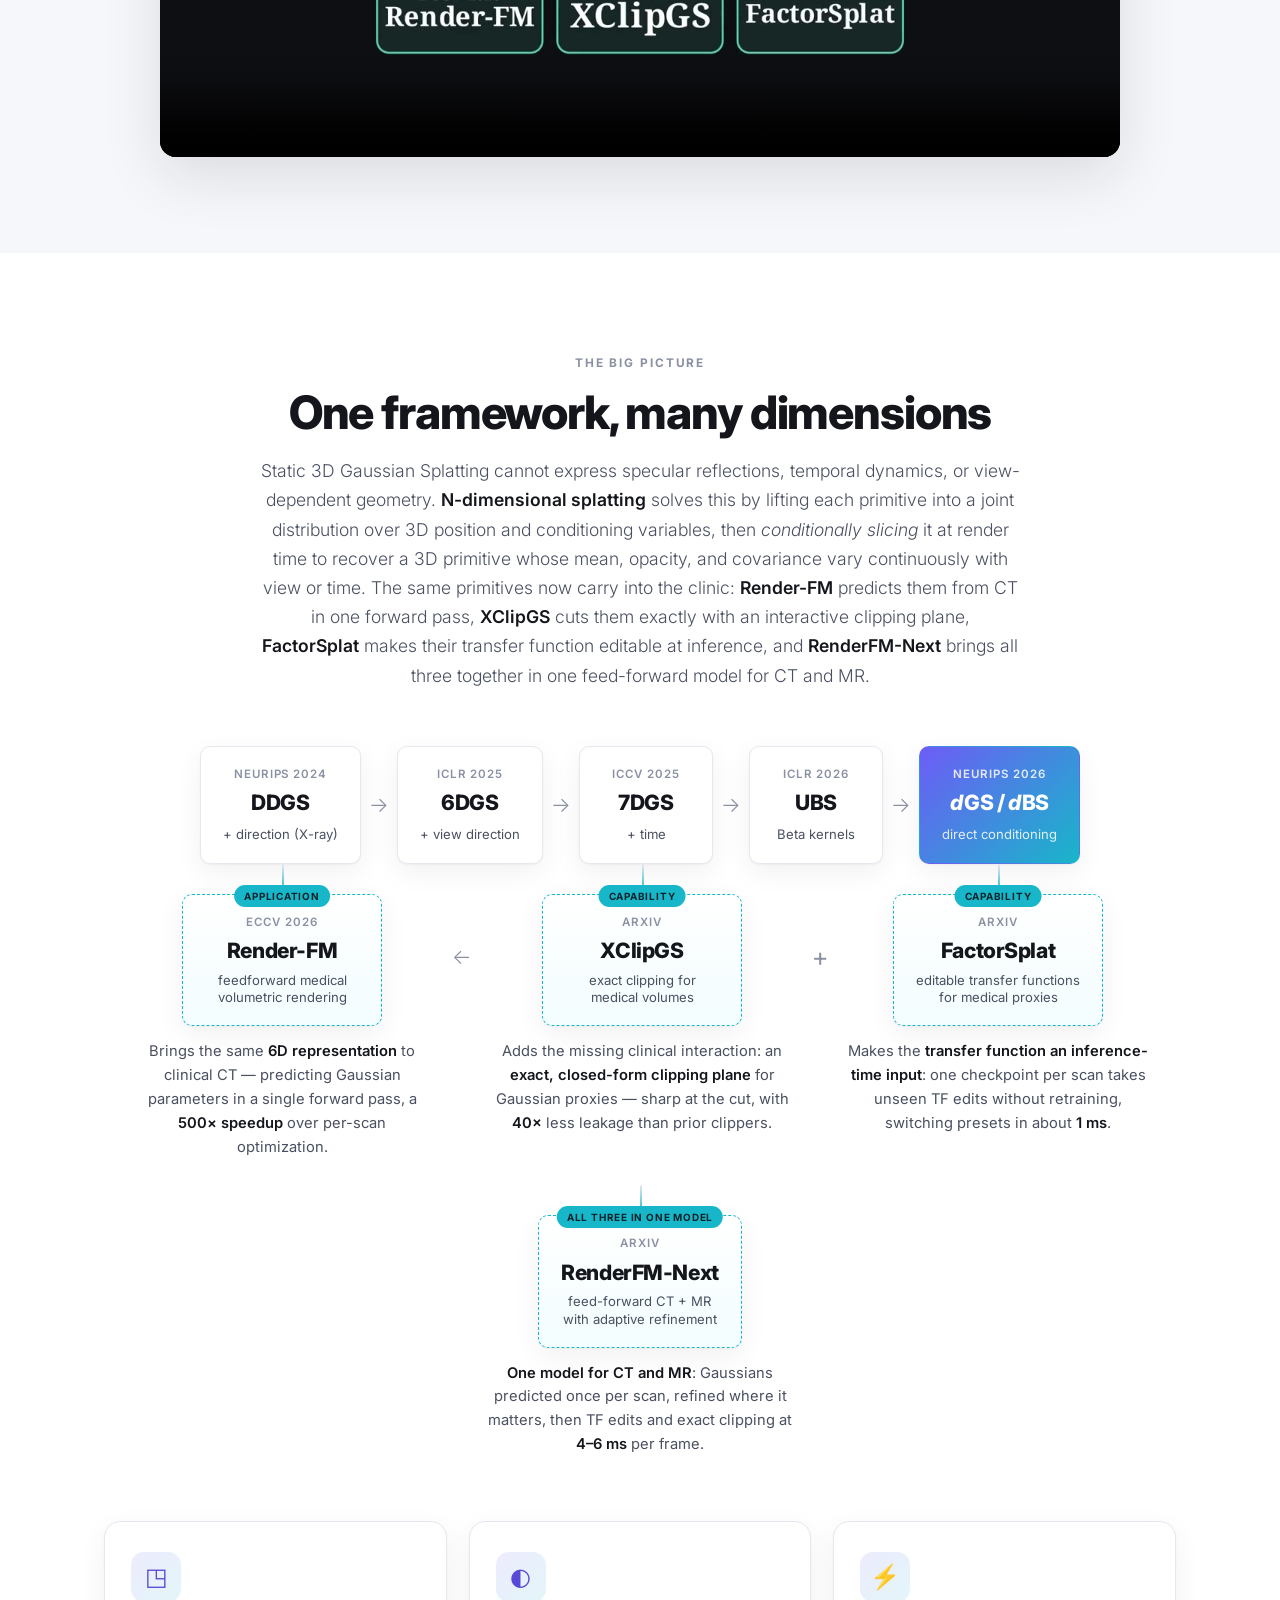
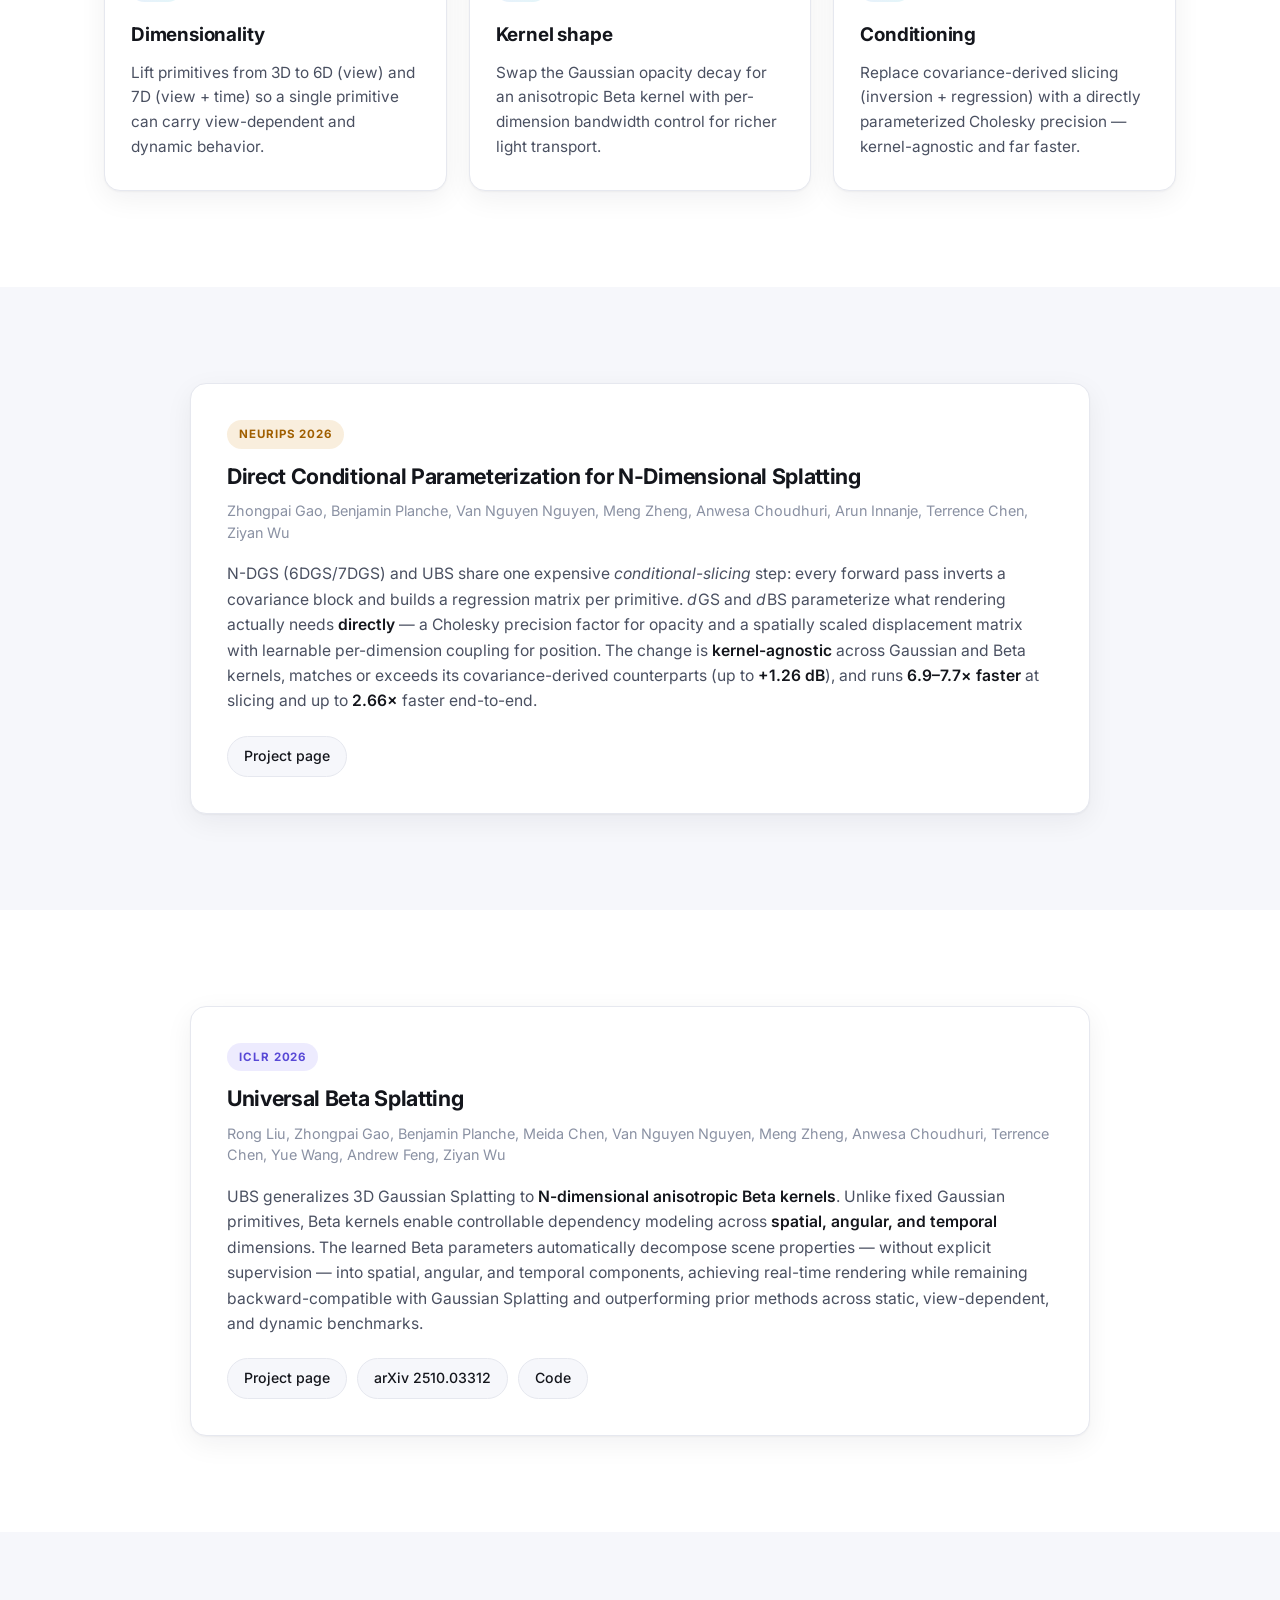
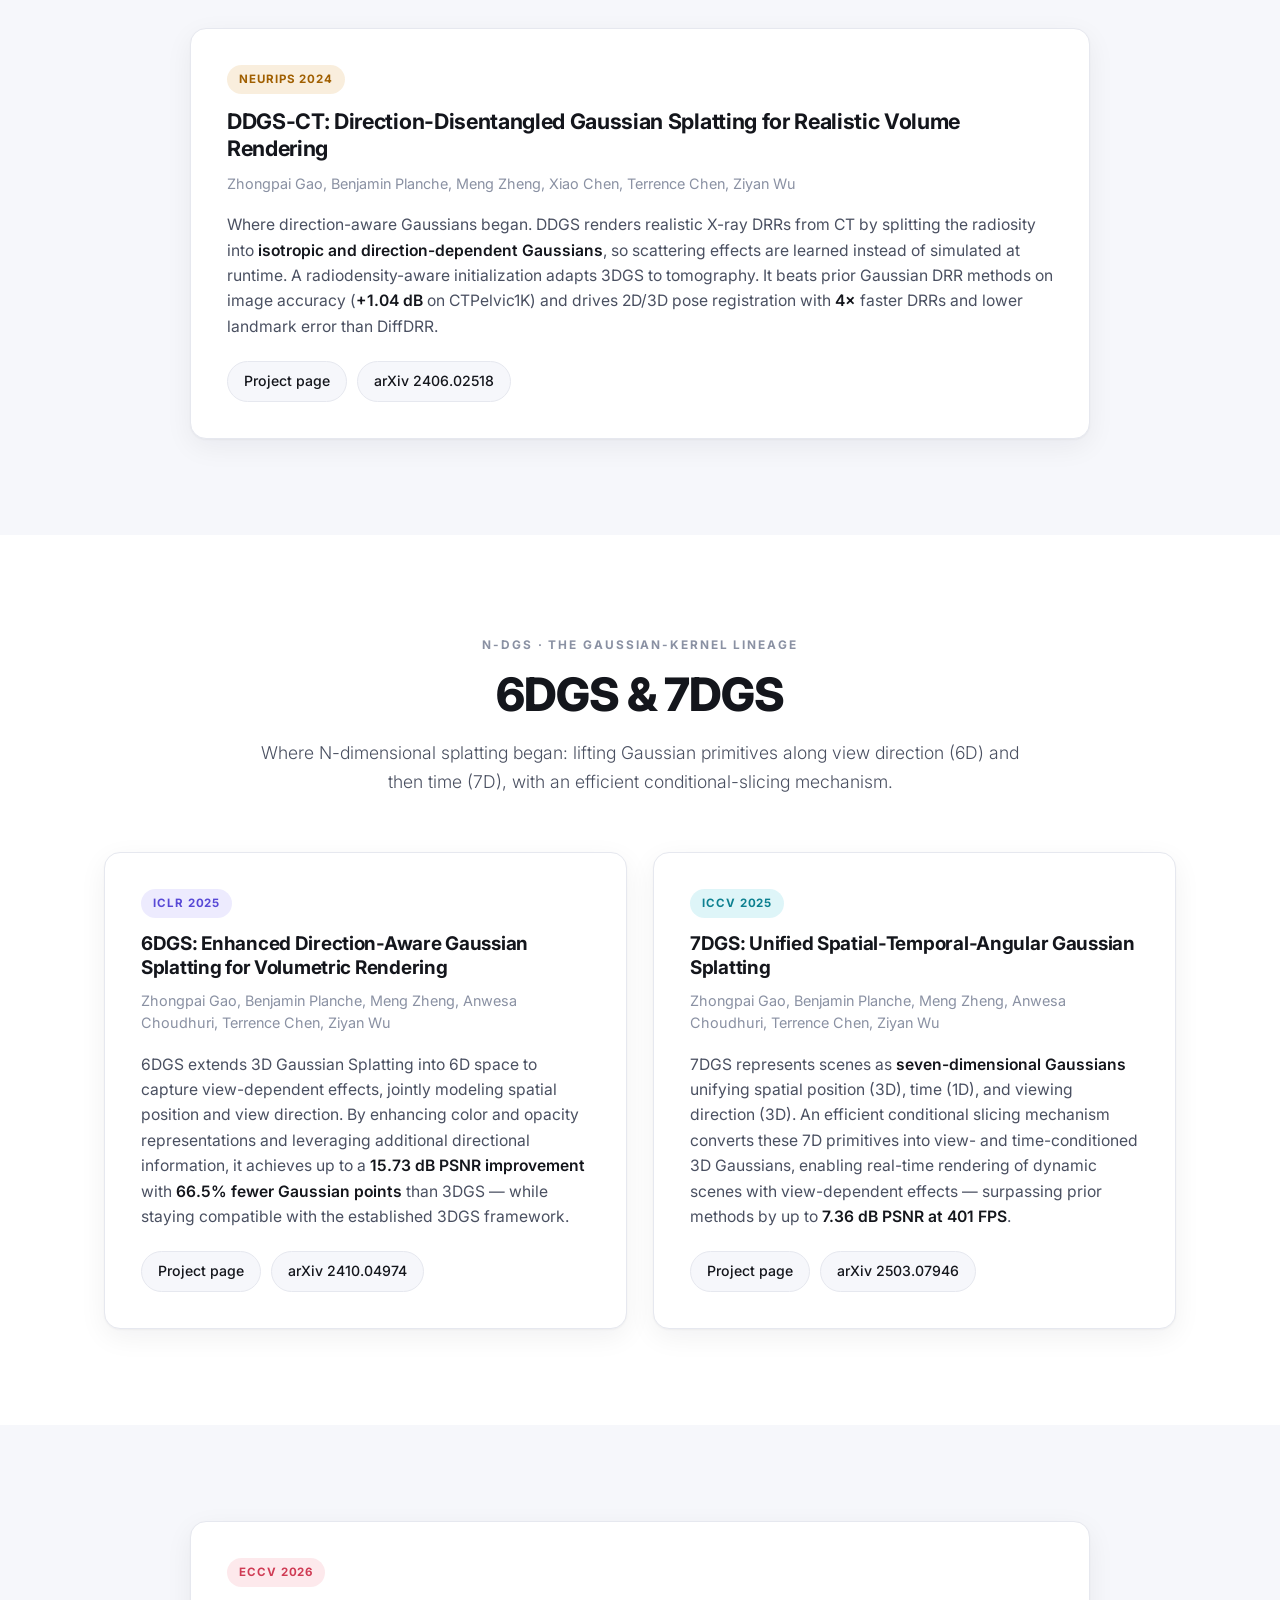
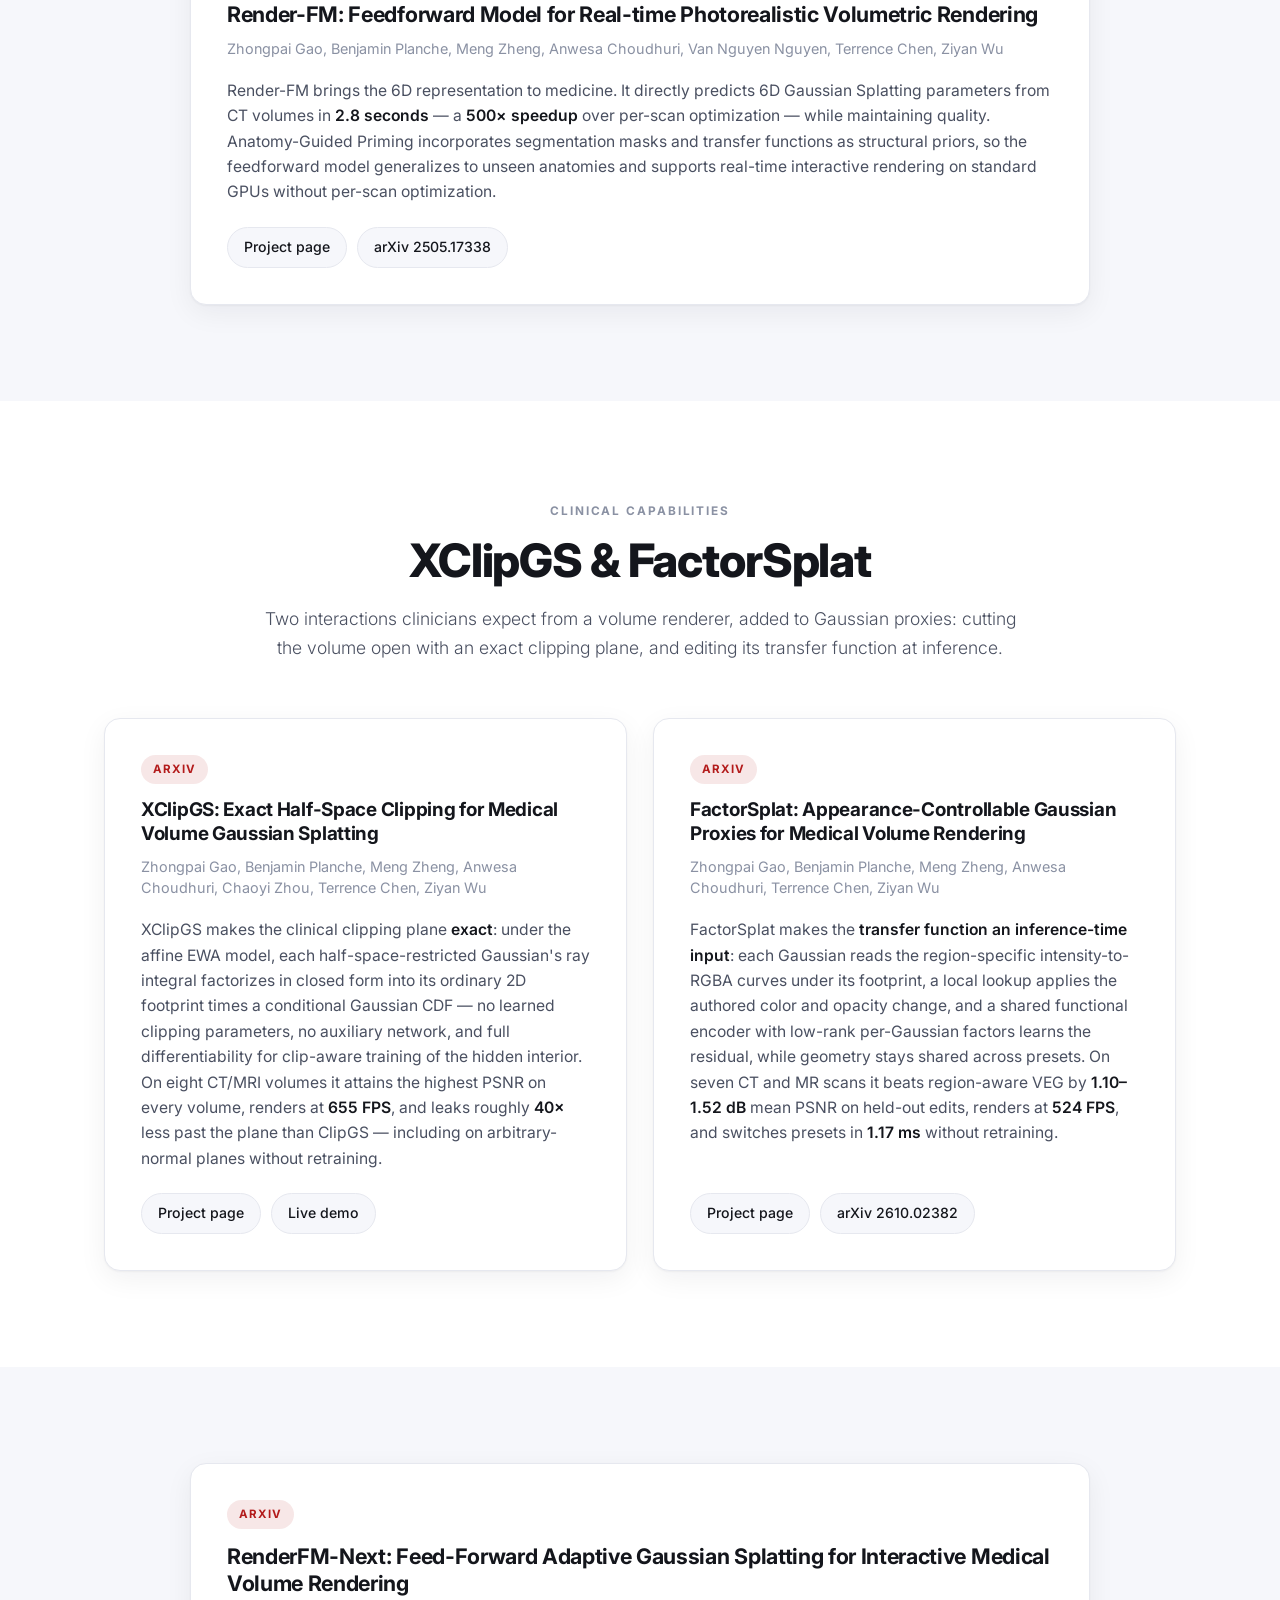
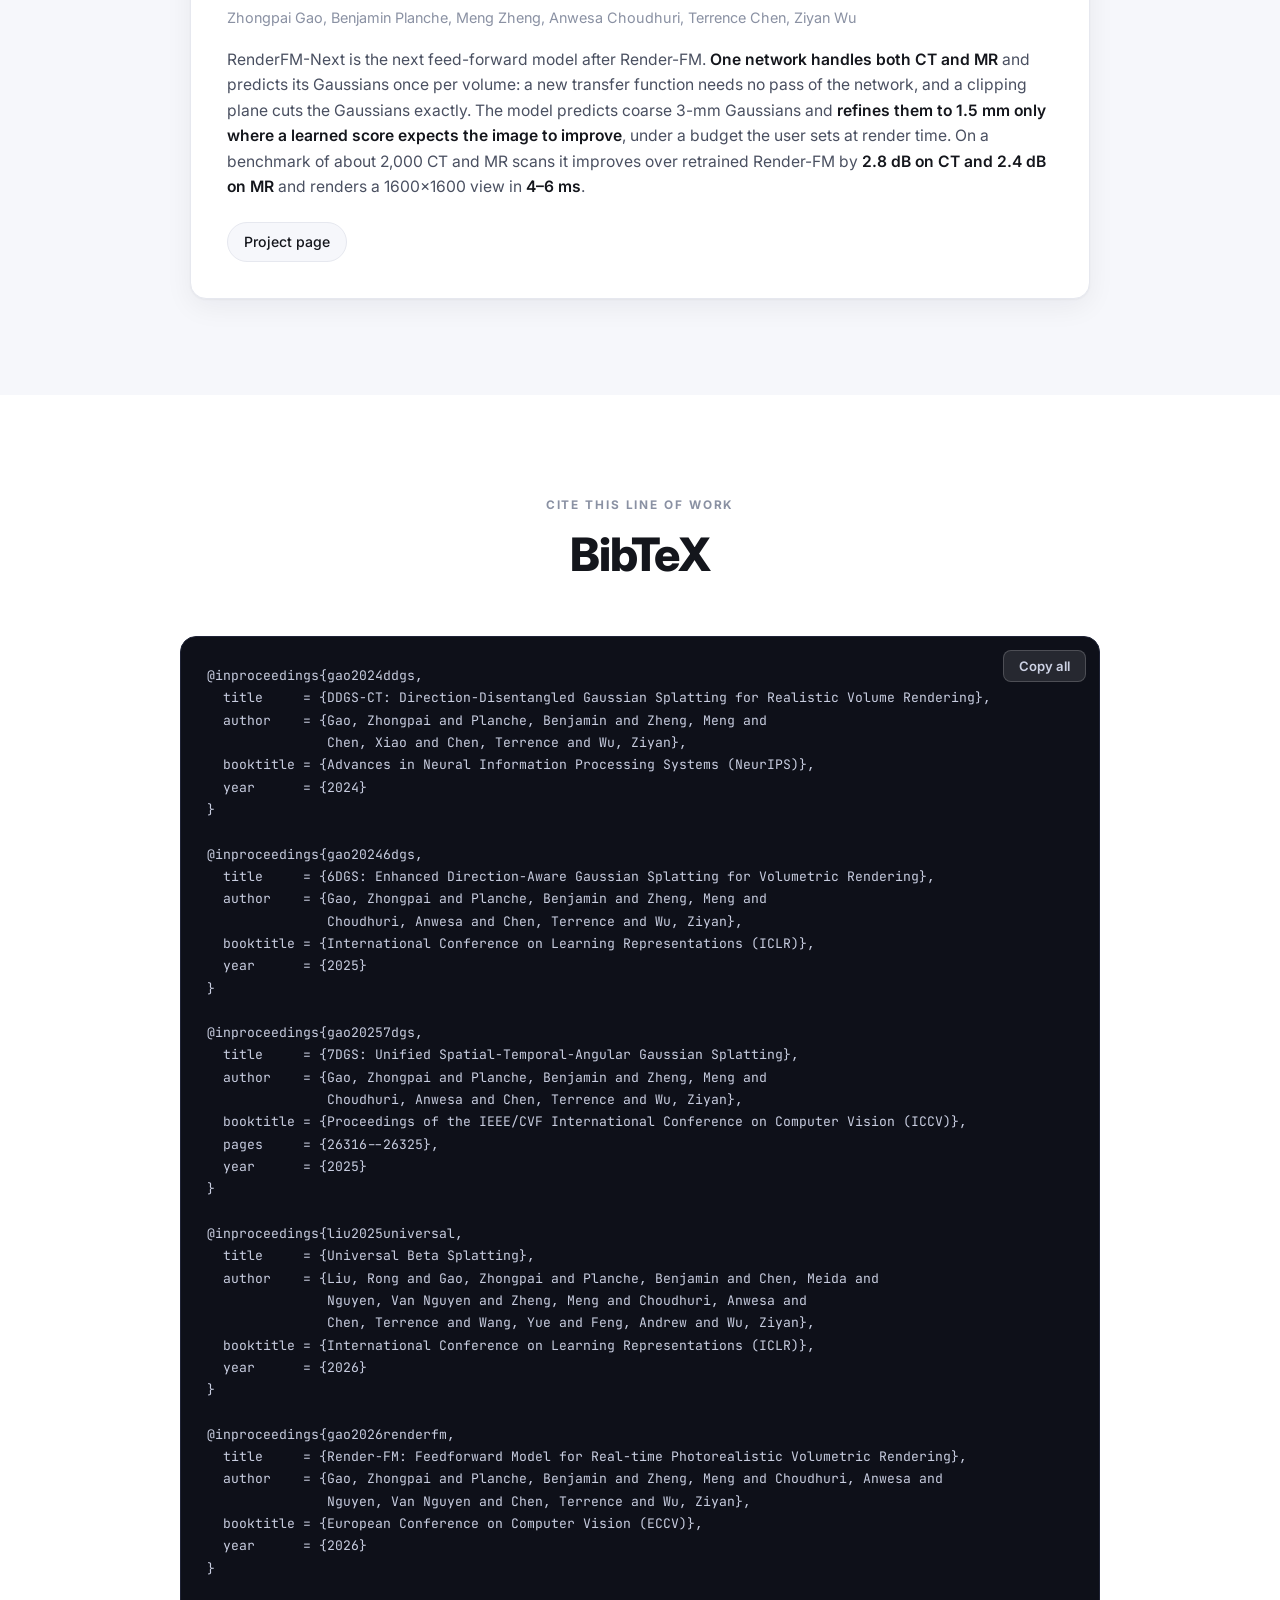
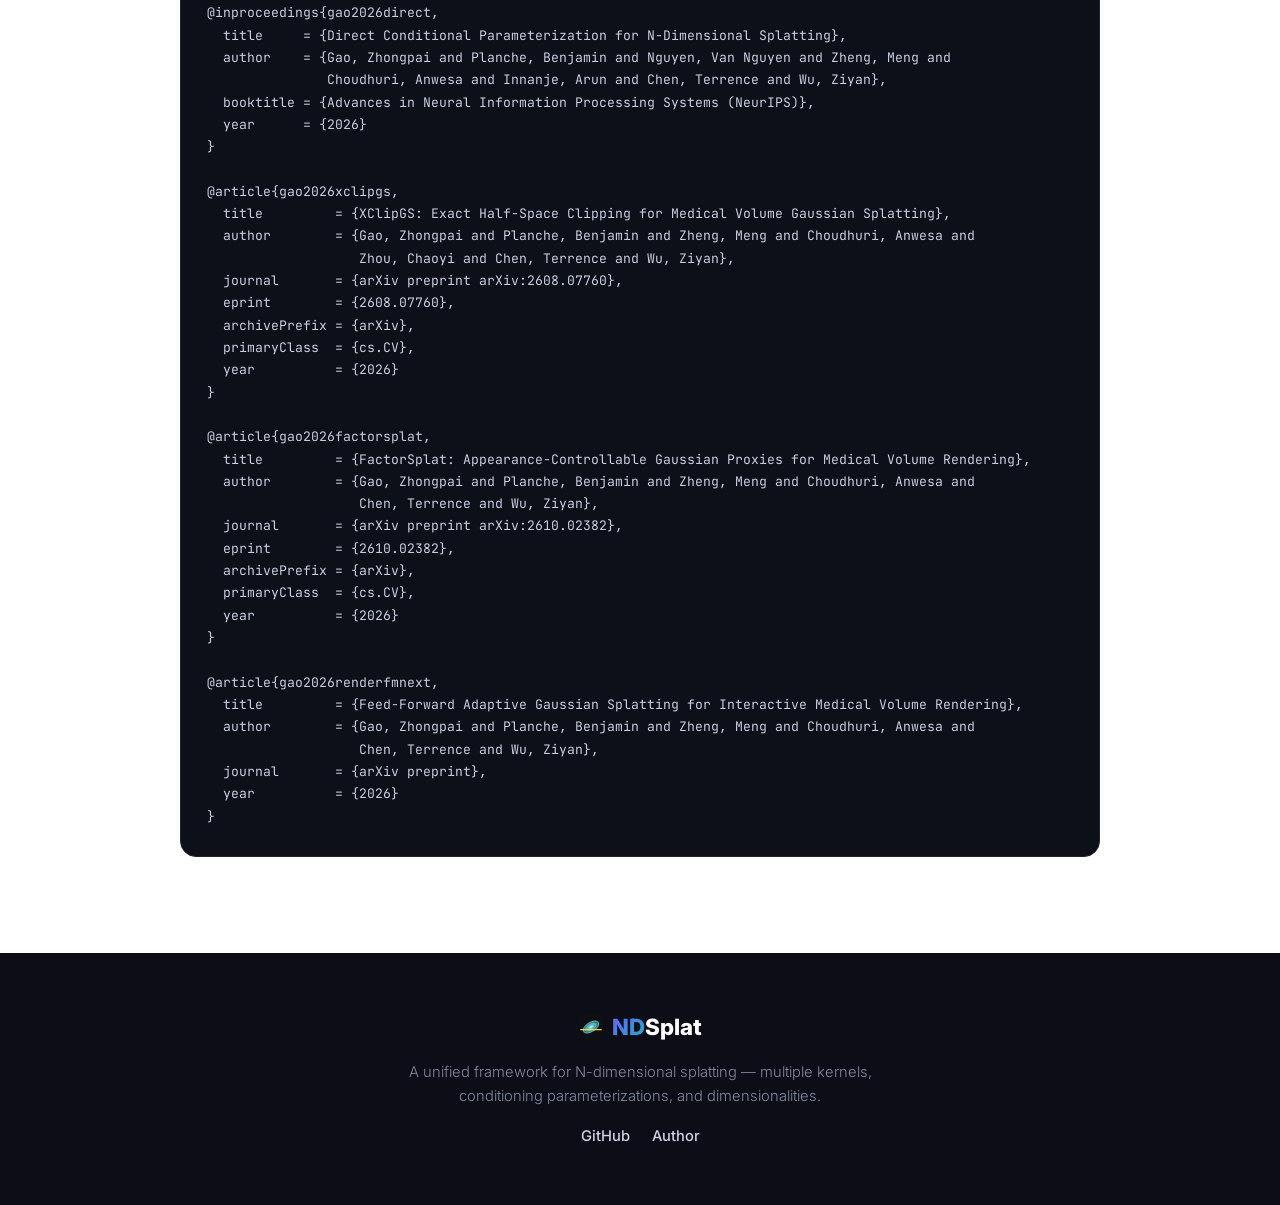
==== commit 57948eb6: "Nav: place Render-FM next to RenderFM-Next Co-Authored-By: Claude <noreply@anthropic.com> Claude-Ses" ====
--- a/index.html
+++ b/index.html
@@ -42,9 +42,9 @@
         <a href="https://gaozhongpai.github.io/7dgs/">7DGS</a>
         <a href="https://rongliu-leo.github.io/universal-beta-splatting/">UBS</a>
         <a href="https://gaozhongpai.github.io/dgs/">dGS / dBS</a>
-        <a href="https://gaozhongpai.github.io/renderfm/">Render-FM</a>
         <a href="https://gaozhongpai.github.io/XClipGS/">XClipGS</a>
         <a href="https://gaozhongpai.github.io/FactorSplat/">FactorSplat</a>
+        <a href="https://gaozhongpai.github.io/renderfm/">Render-FM</a>
         <a href="https://gaozhongpai.github.io/renderfmnext/">RenderFM-Next</a>
         <a href="#bibtex">Cite</a>
       </nav>
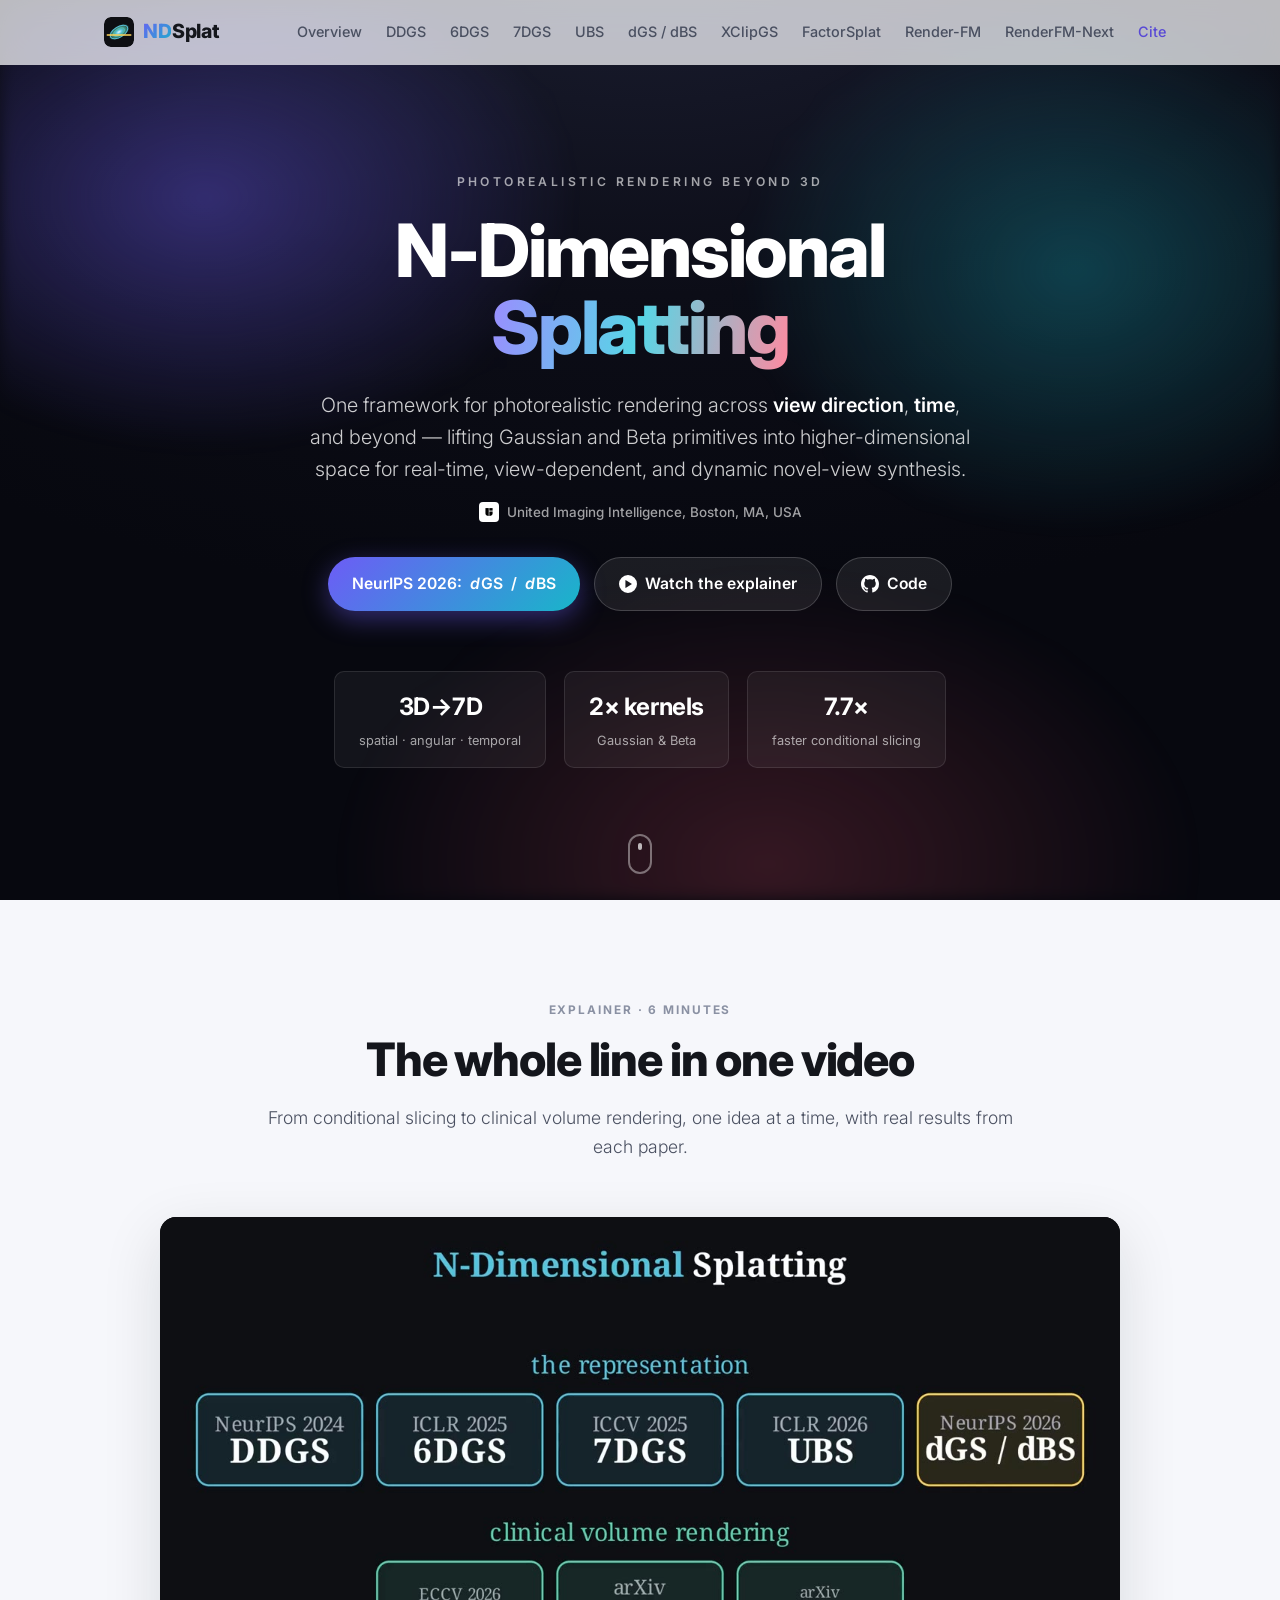
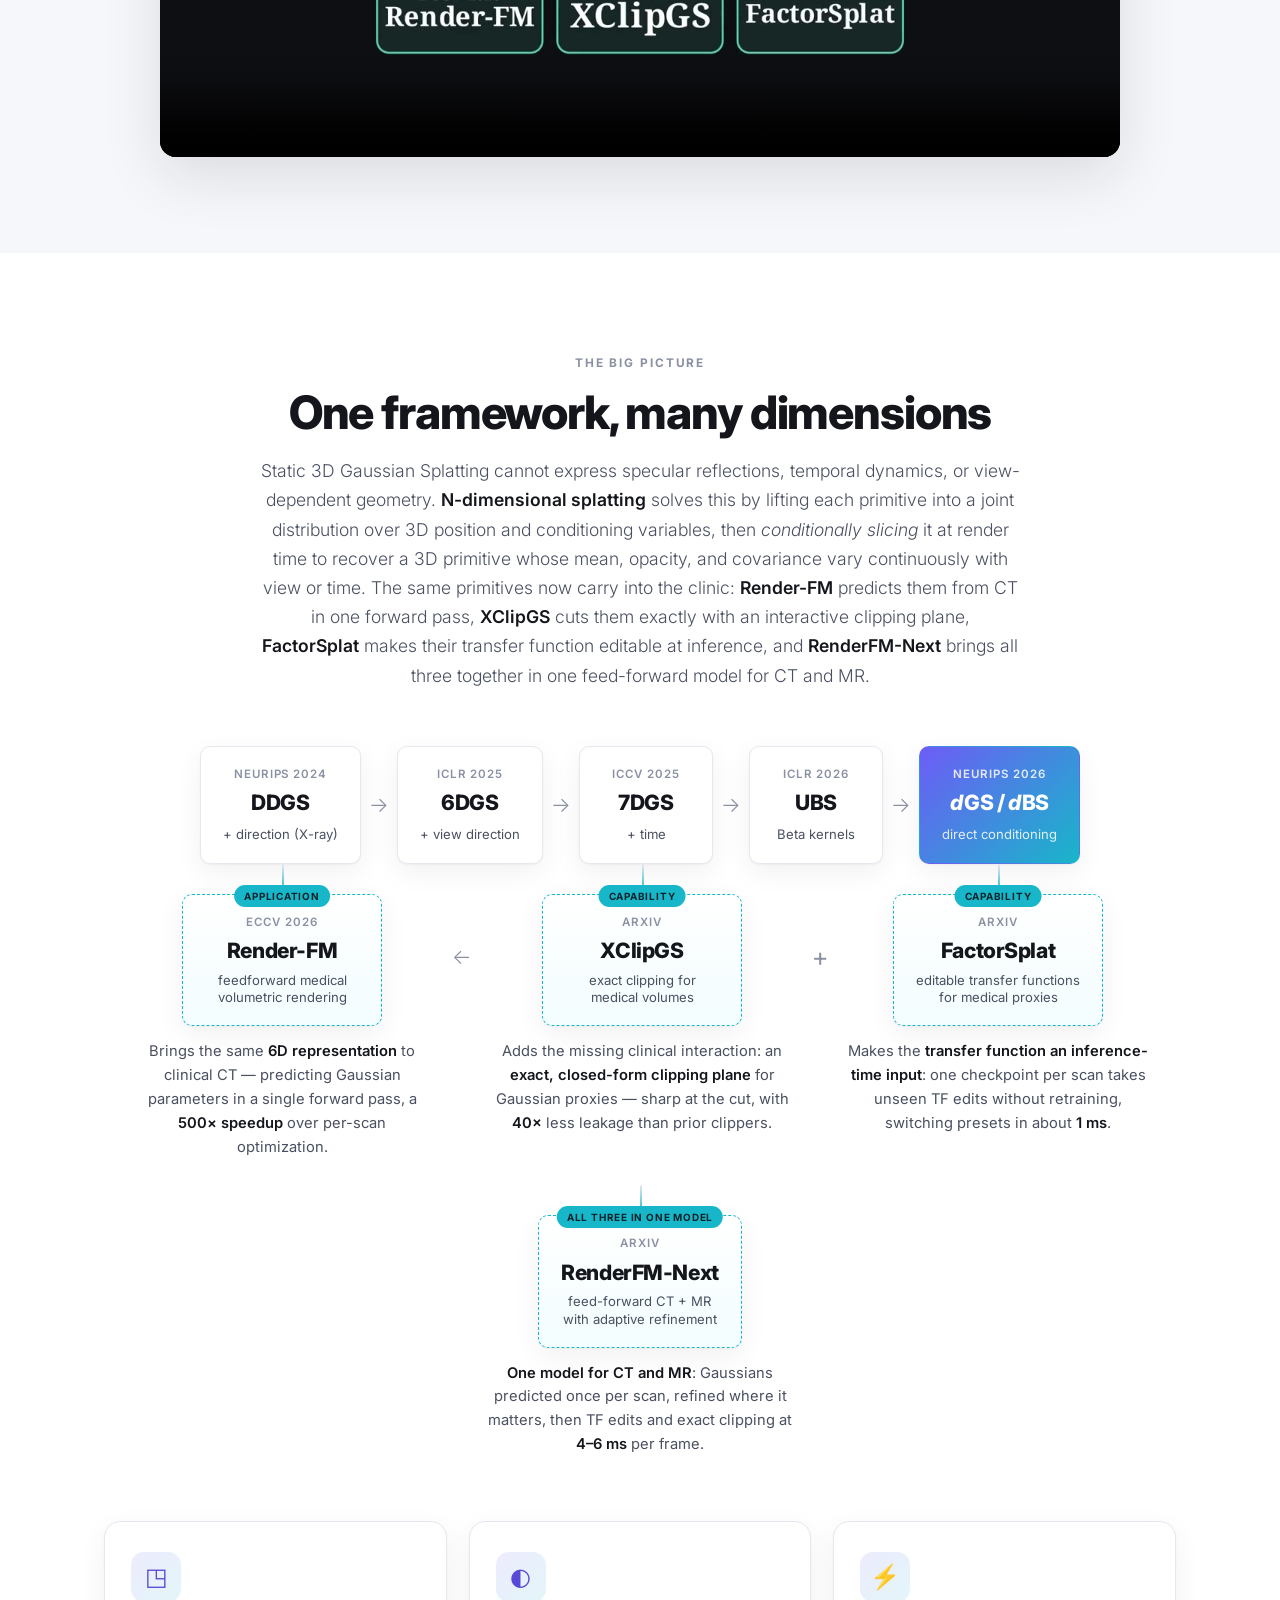
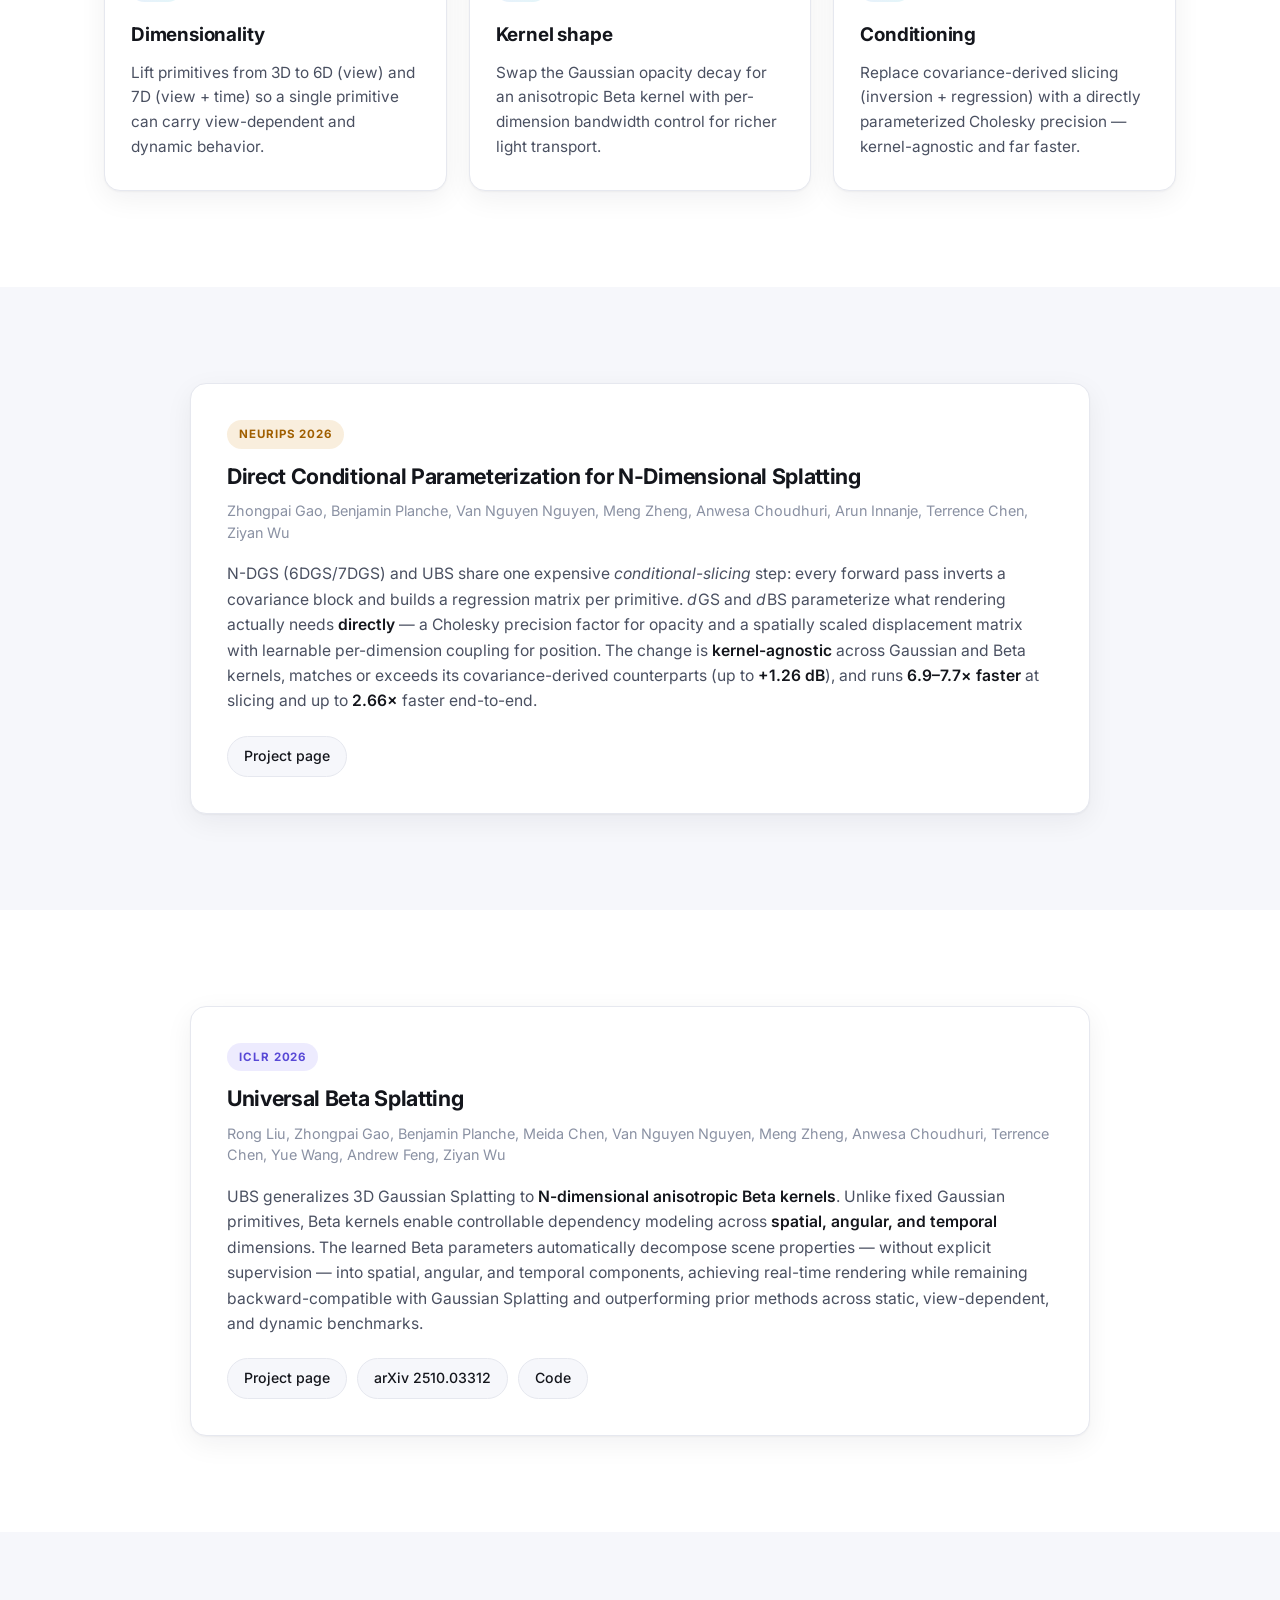
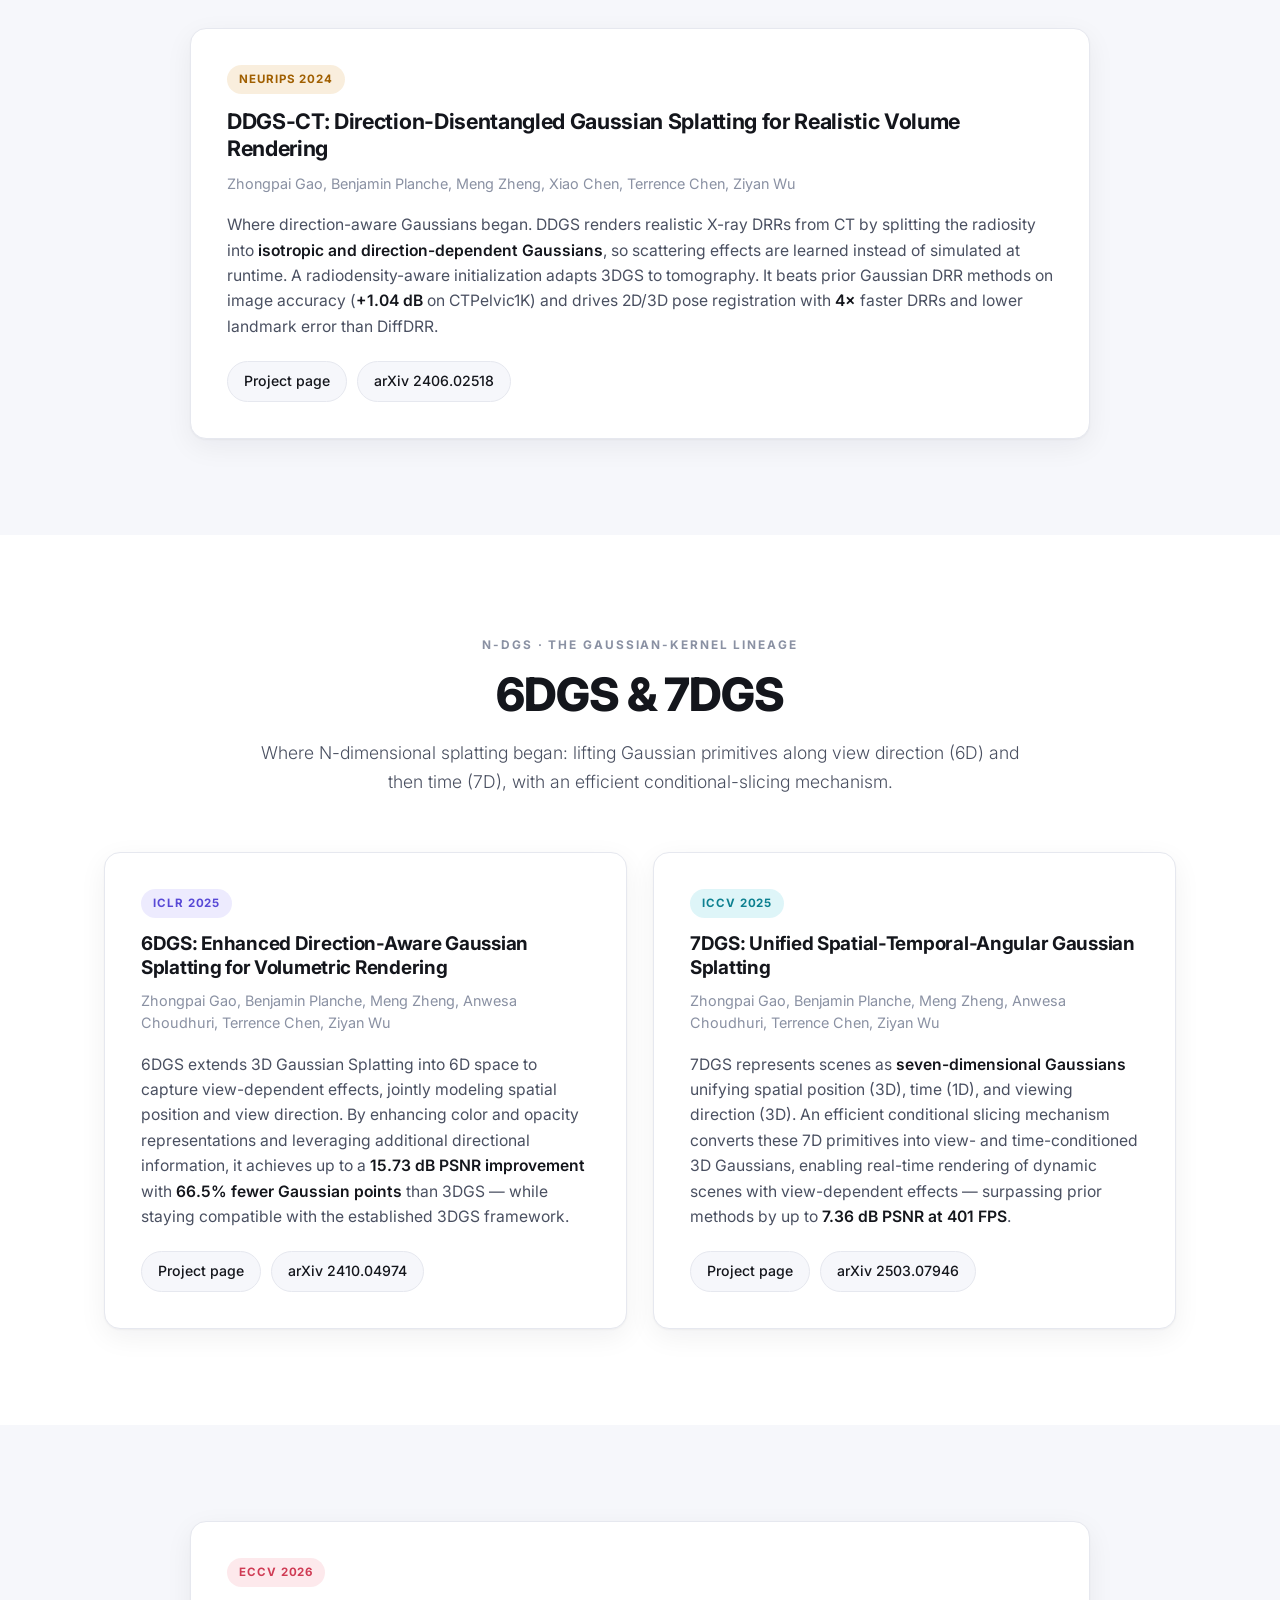
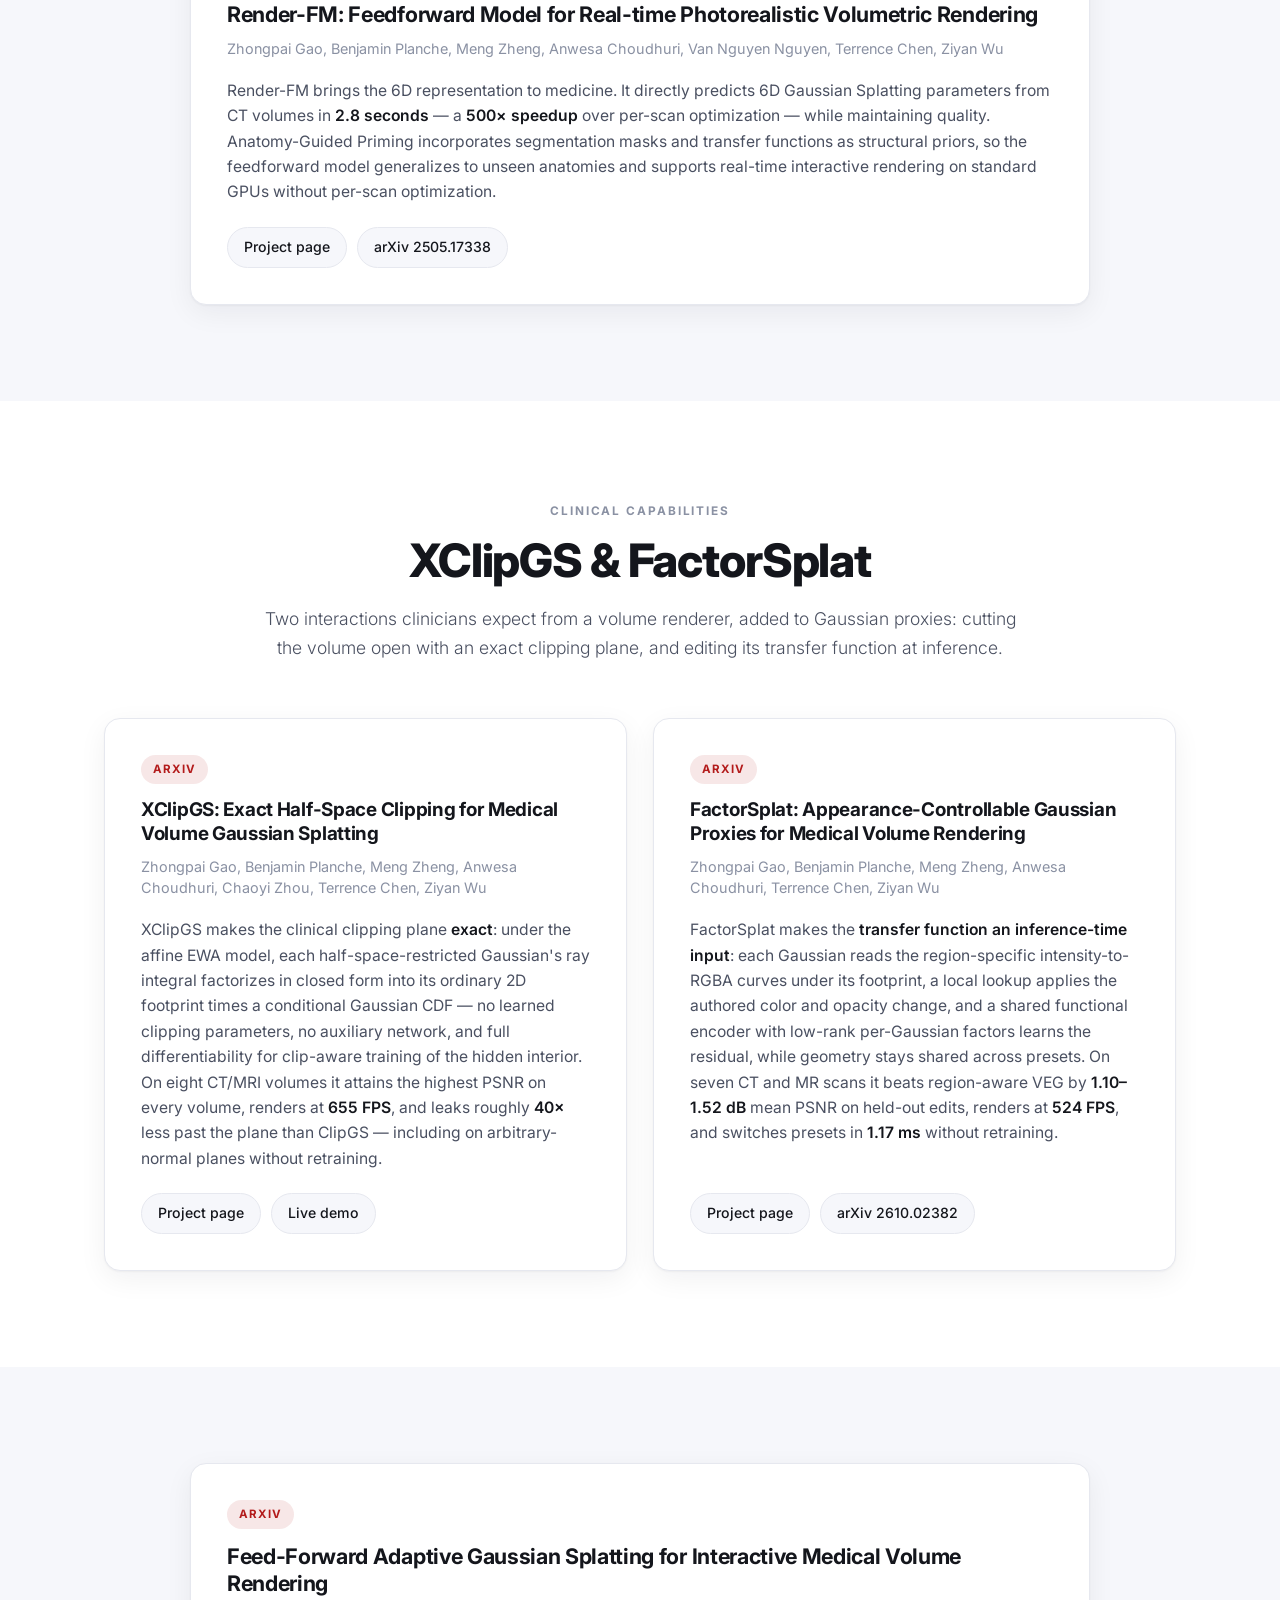
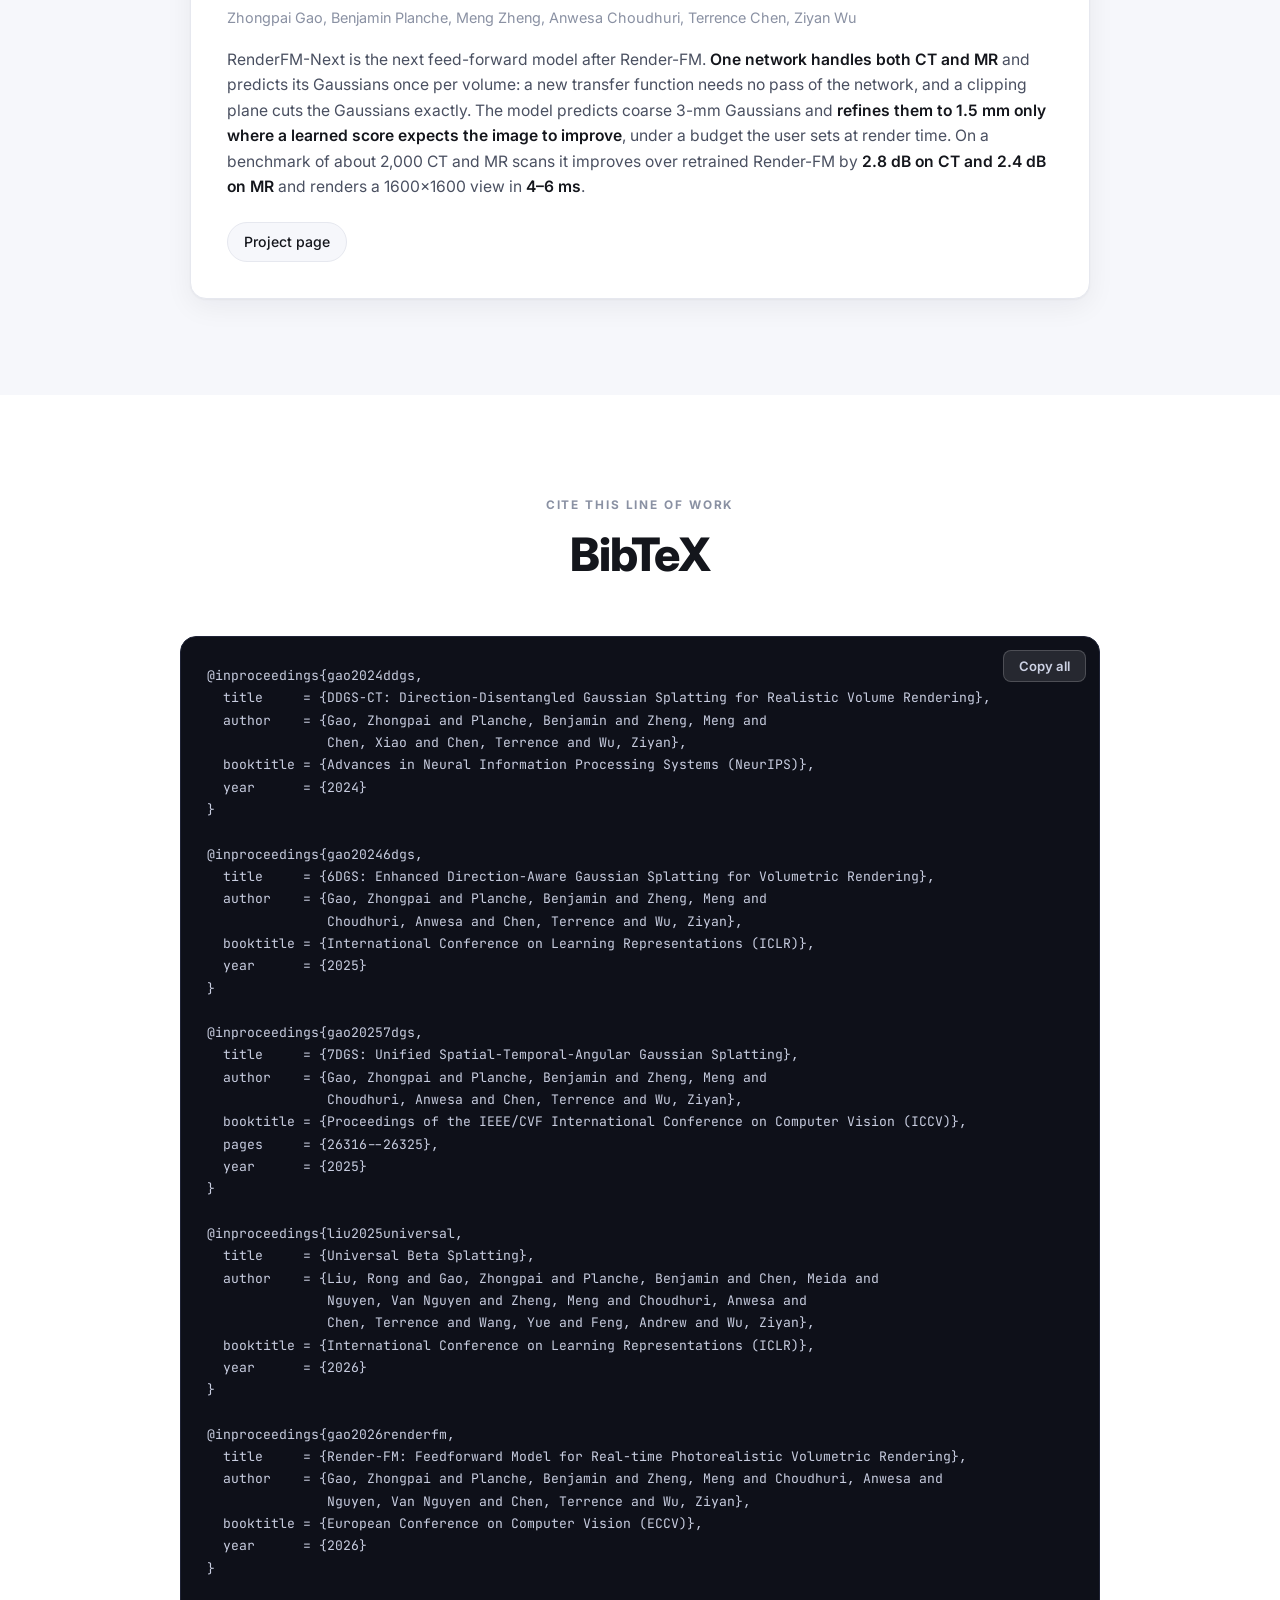
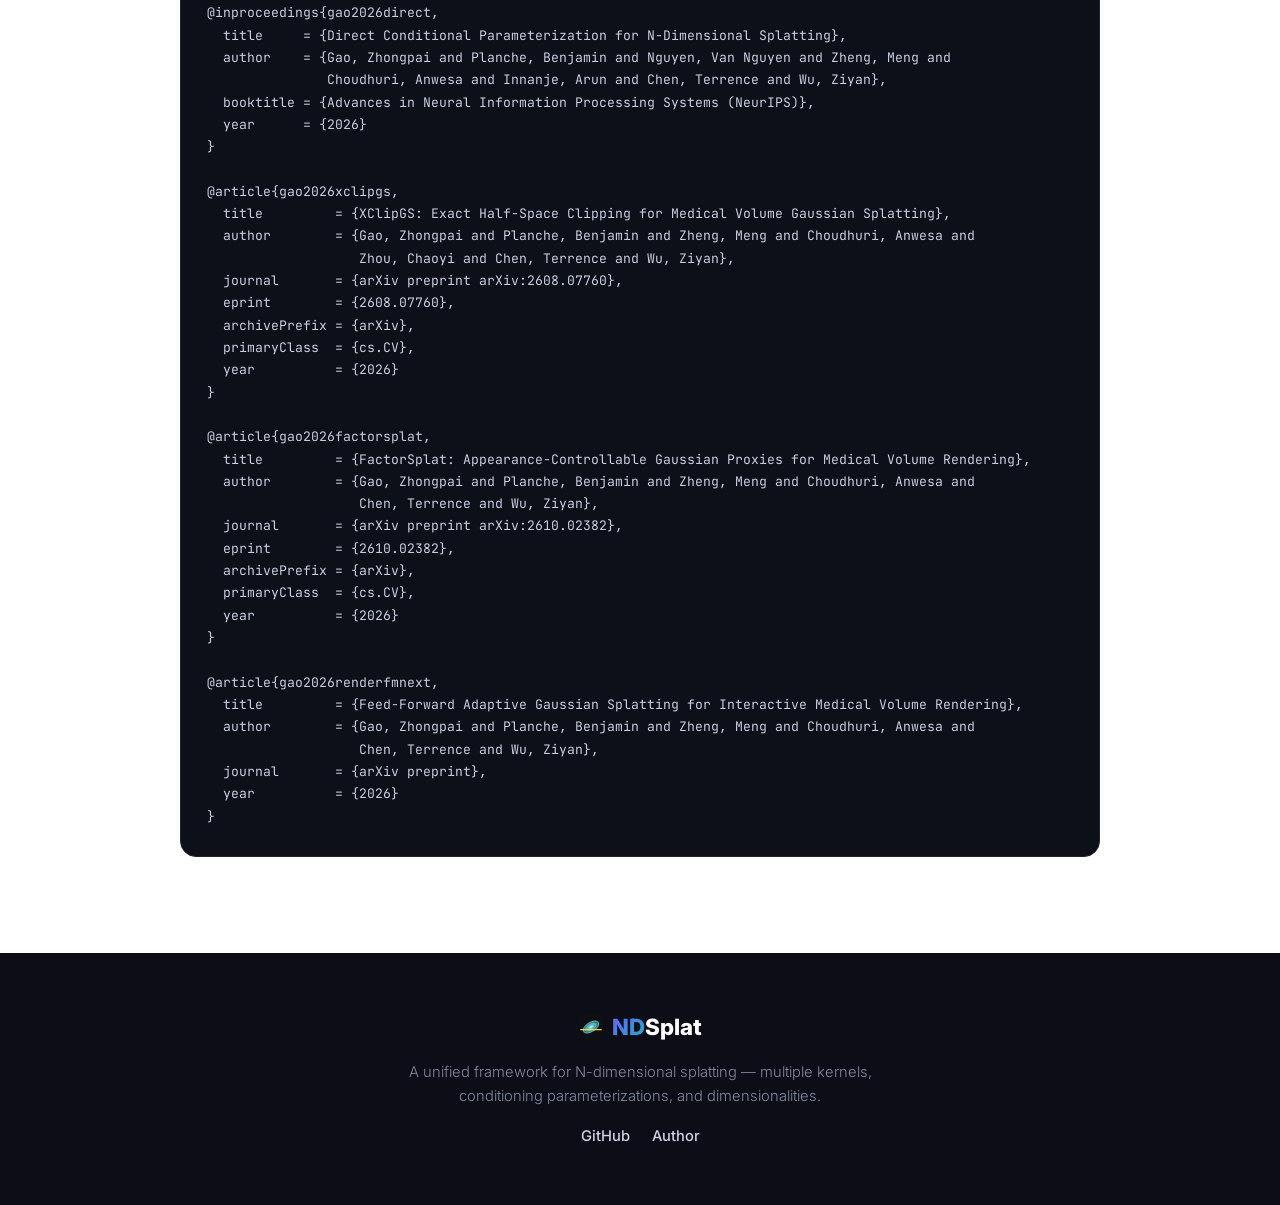
==== commit 7c8f458c: "RenderFM-Next: use the paper title without the name prefix Co-Authored-By: Claude <noreply@anthropic" ====
--- a/index.html
+++ b/index.html
@@ -459,7 +459,7 @@
       <article class="paper paper-wide">
         <div class="paper-meta">
           <span class="venue venue-arxiv">arXiv</span>
-          <h2 class="paper-title">RenderFM-Next: Feed-Forward Adaptive Gaussian Splatting for Interactive Medical Volume Rendering</h2>
+          <h2 class="paper-title">Feed-Forward Adaptive Gaussian Splatting for Interactive Medical Volume Rendering</h2>
           <p class="paper-authors">Zhongpai Gao, Benjamin Planche, Meng Zheng, Anwesa Choudhuri, Terrence Chen, Ziyan Wu</p>
         </div>
         <p class="paper-abstract">
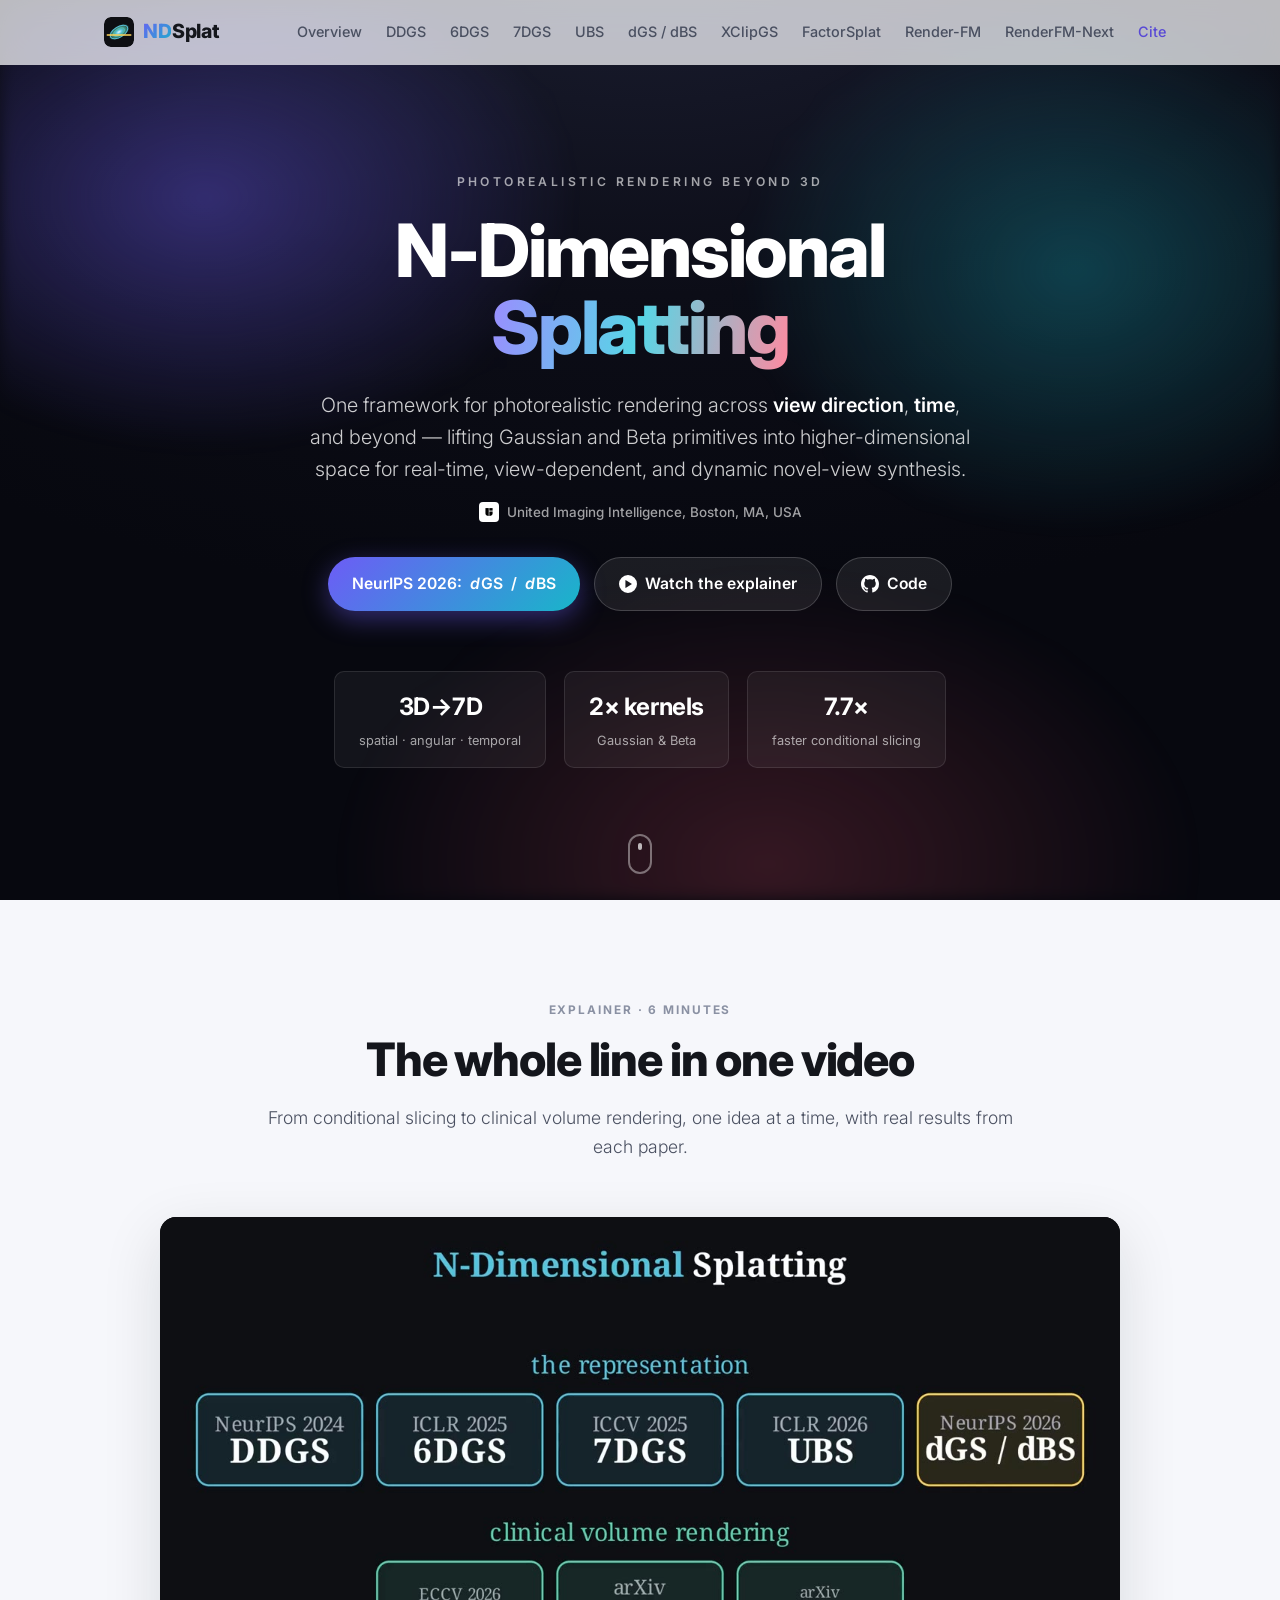
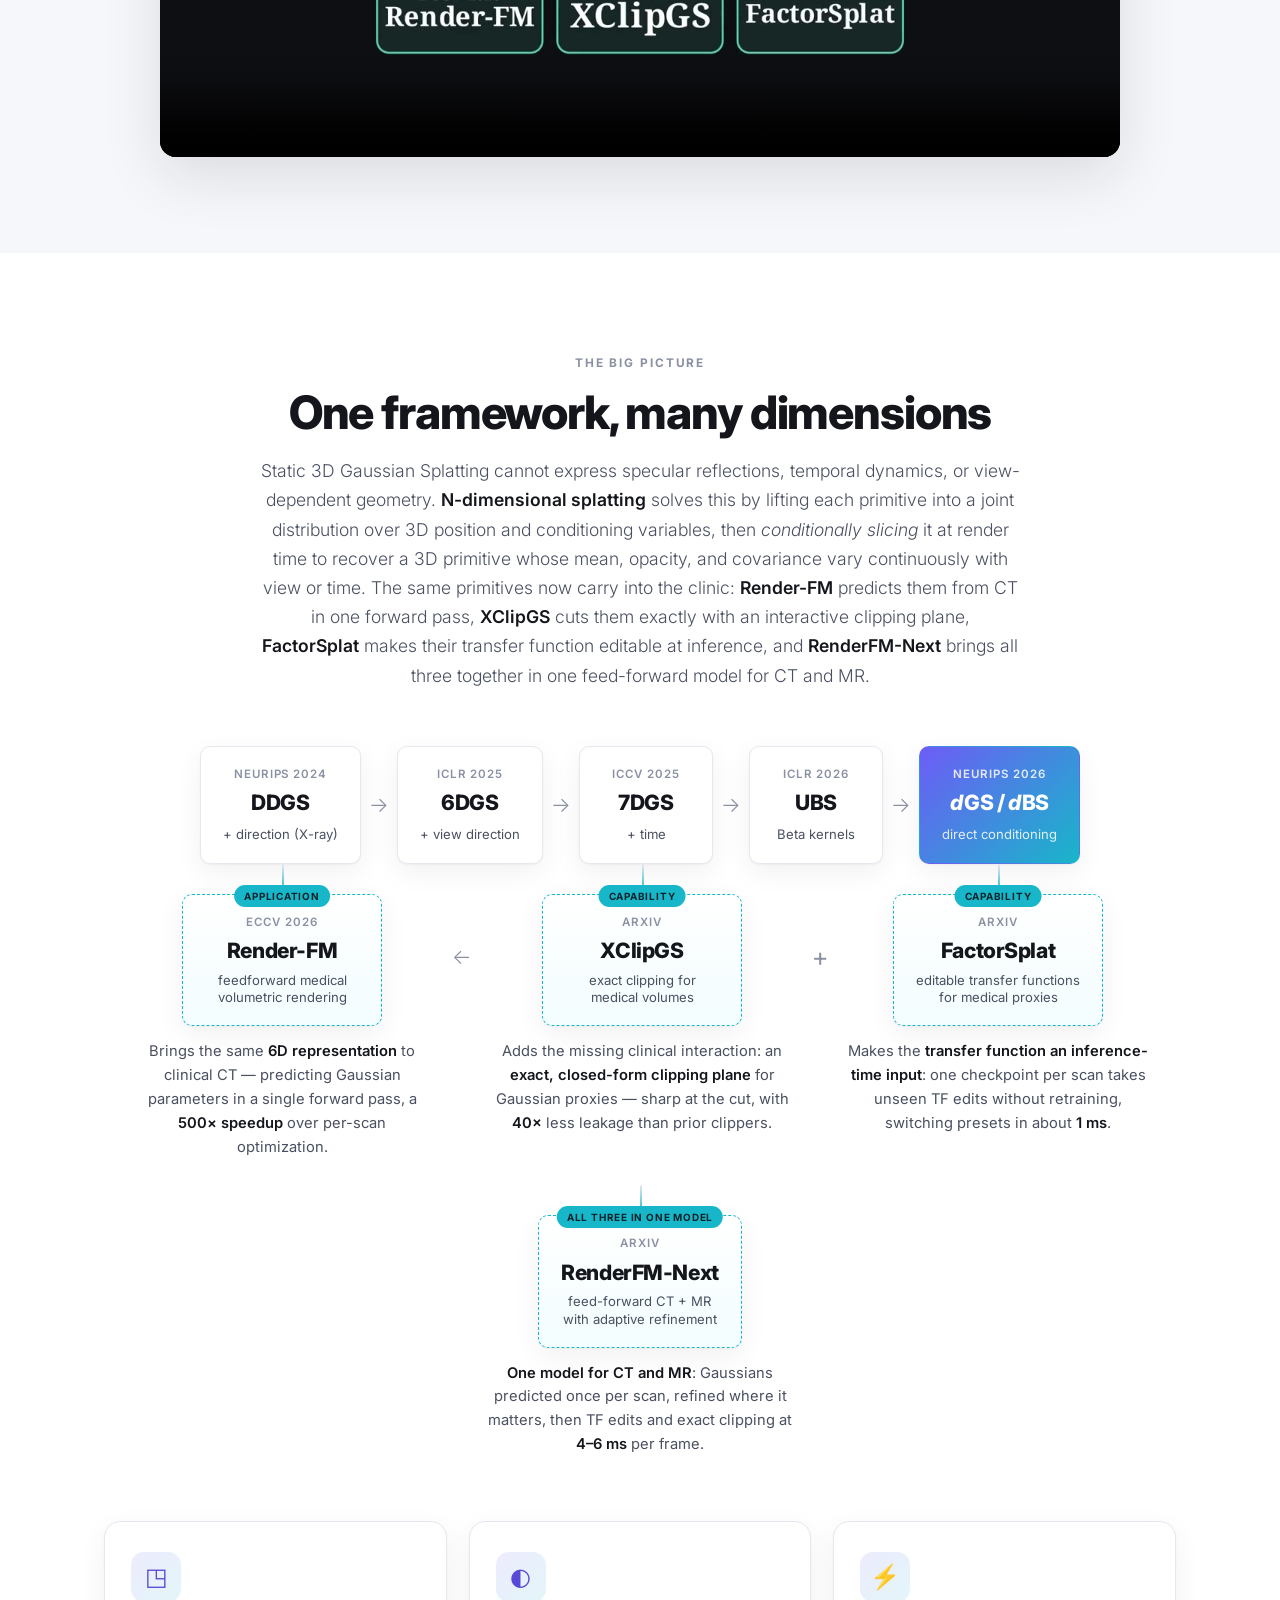
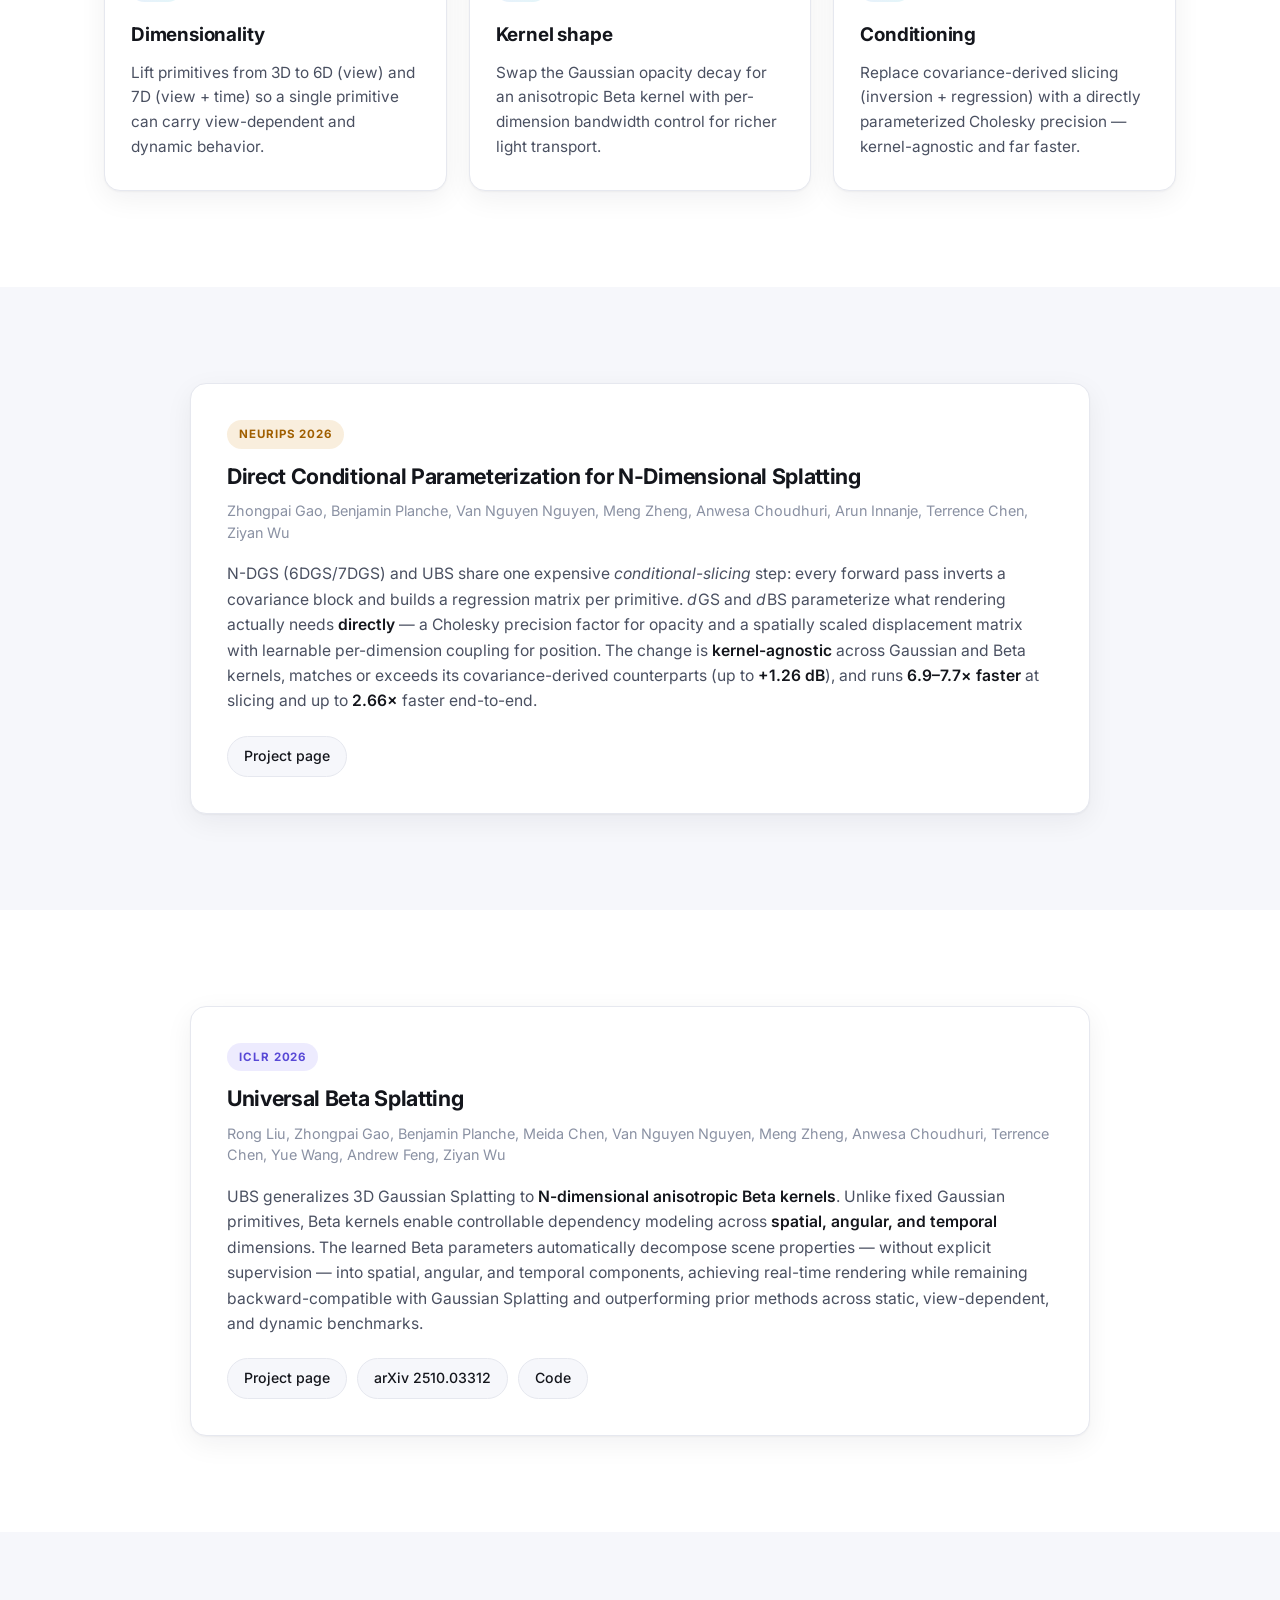
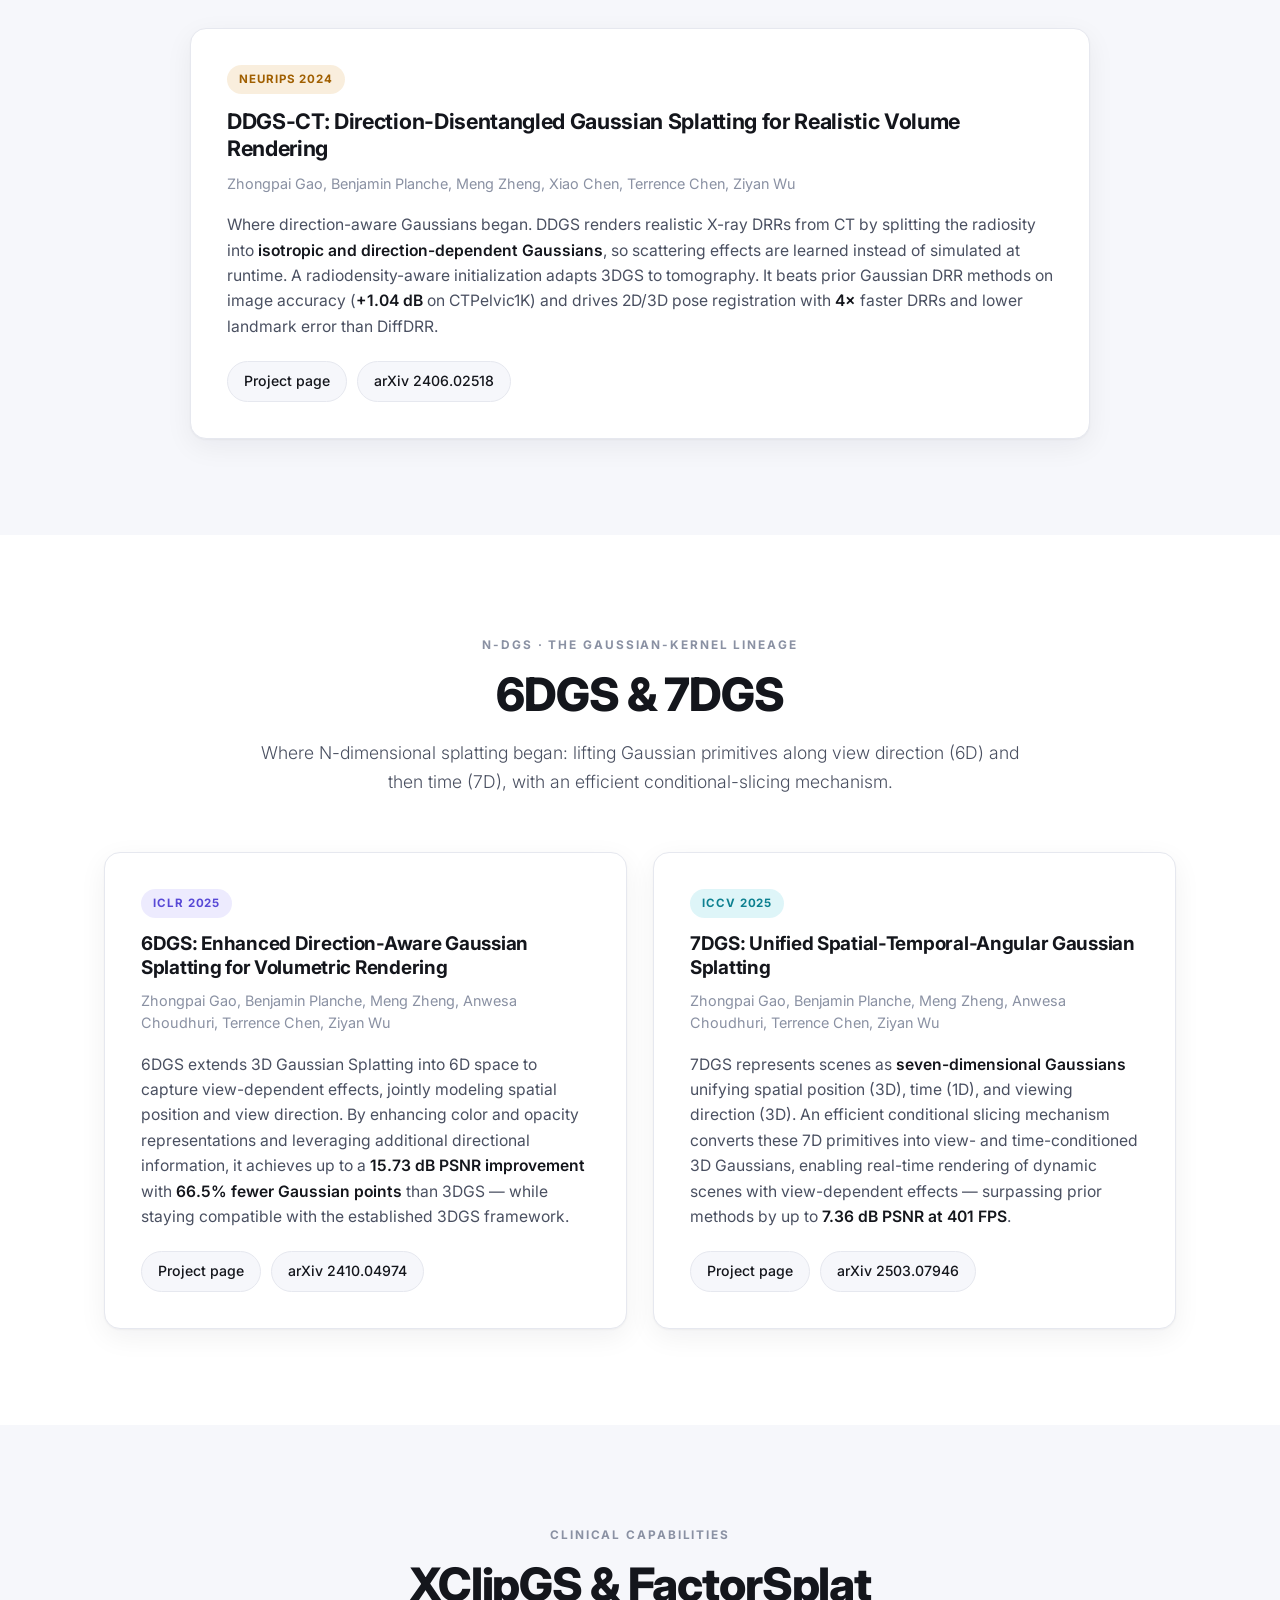
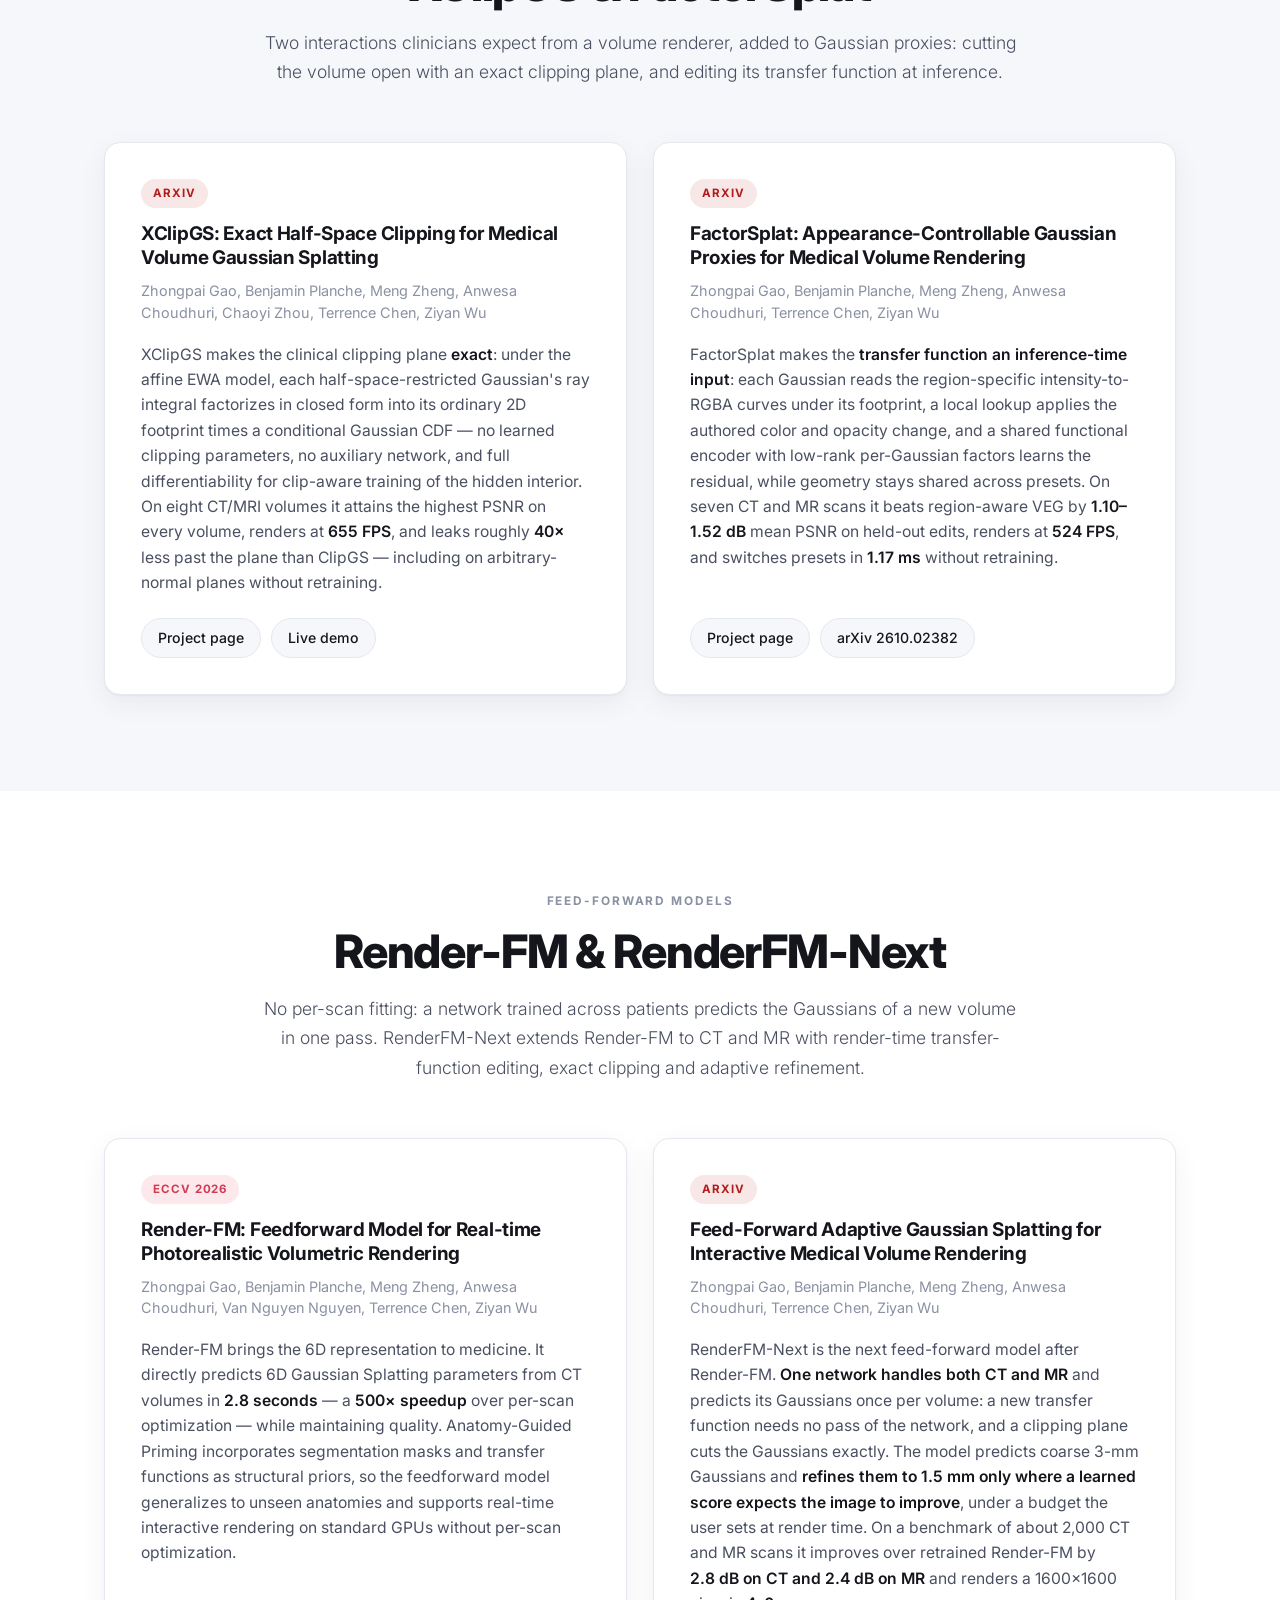
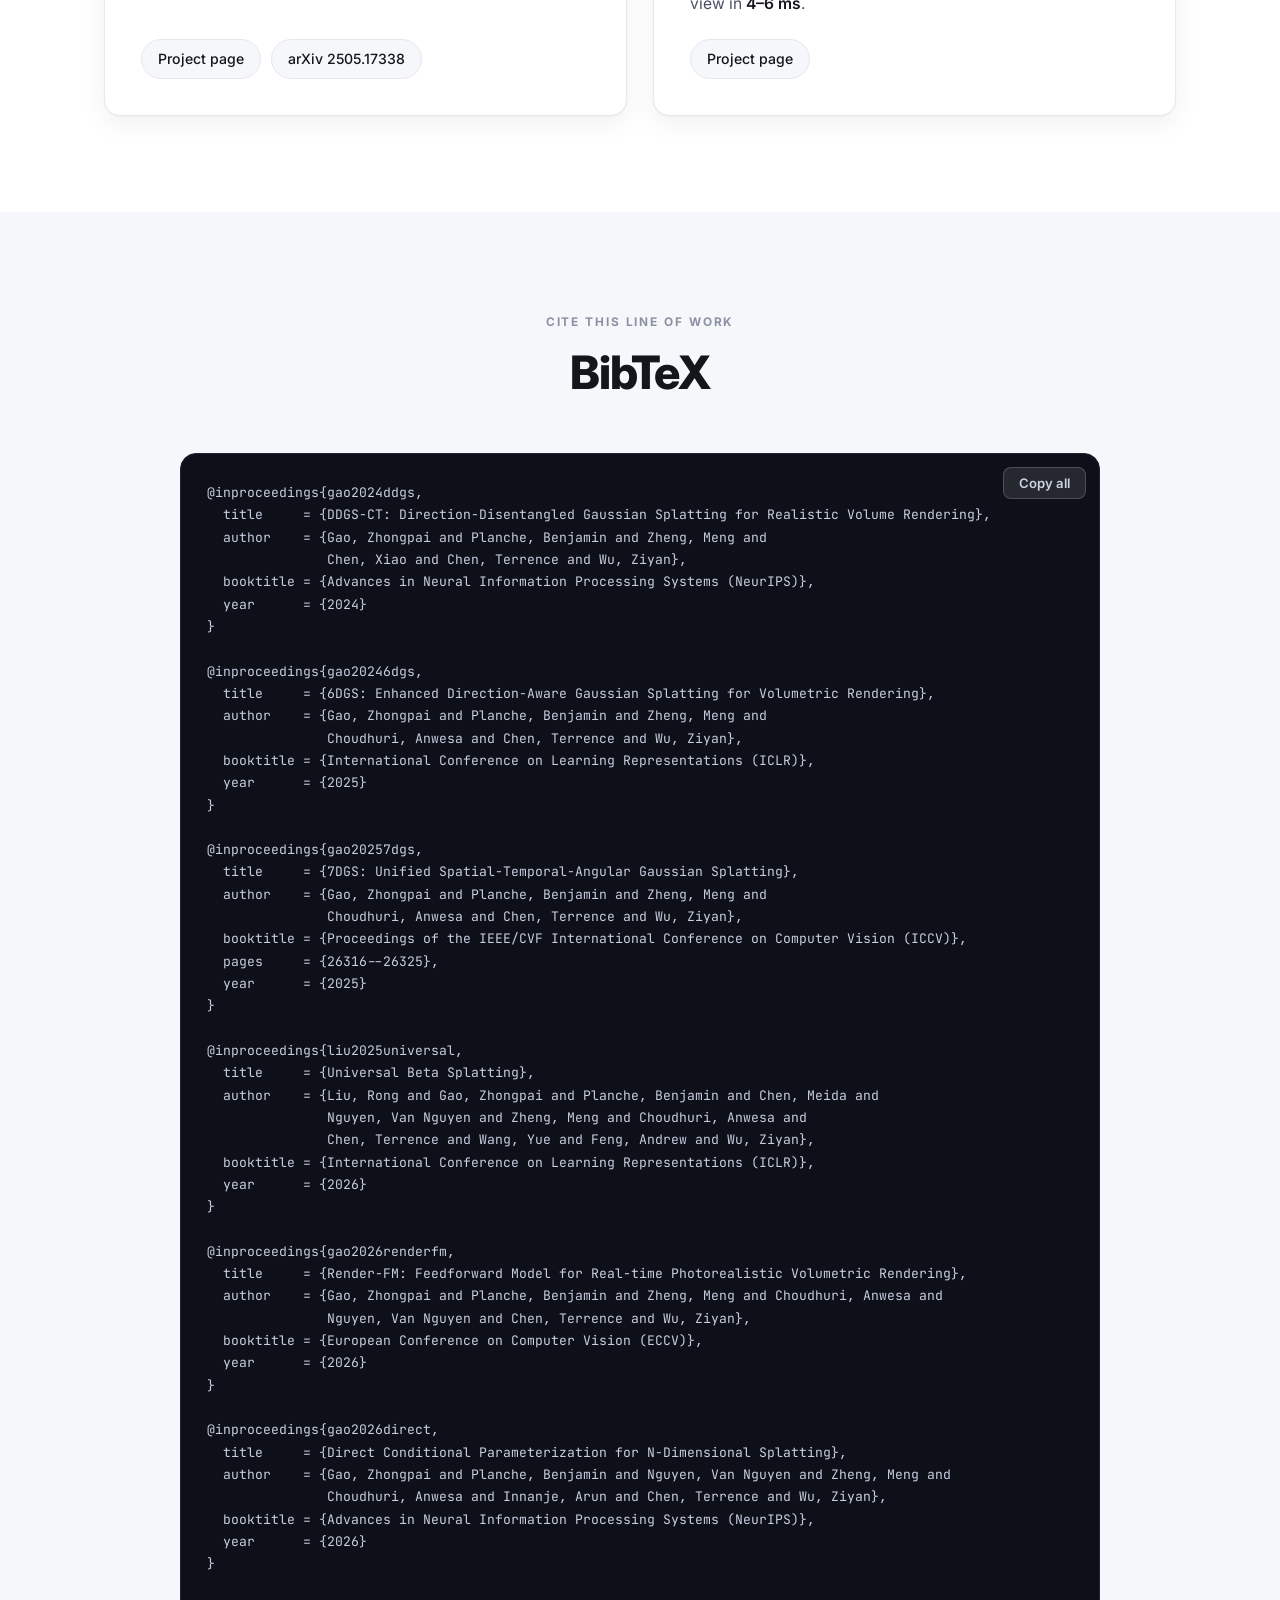
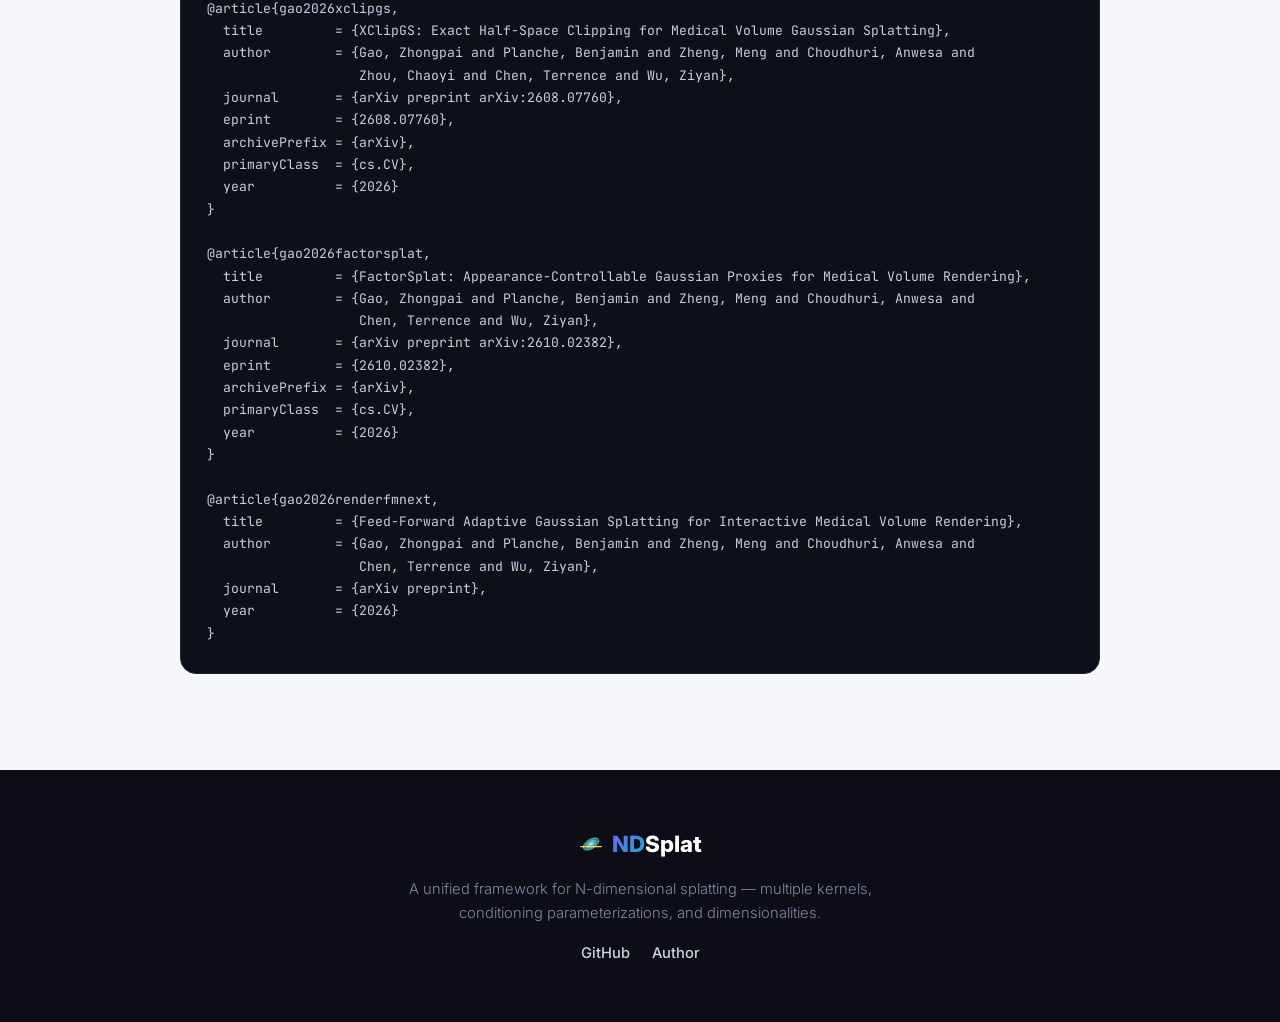
==== commit 17953c8c: "Show Render-FM and RenderFM-Next as a two-card pair Co-Authored-By: Claude <noreply@anthropic.com> C" ====
--- a/index.html
+++ b/index.html
@@ -21,7 +21,7 @@
   <link rel="preconnect" href="https://fonts.googleapis.com" />
   <link rel="preconnect" href="https://fonts.gstatic.com" crossorigin />
   <link href="https://fonts.googleapis.com/css2?family=Inter:wght@300;400;500;600;700;800&family=JetBrains+Mono:wght@400;500&display=swap" rel="stylesheet" />
-  <link rel="stylesheet" href="assets/css/style.css?v=20261118a" />
+  <link rel="stylesheet" href="assets/css/style.css?v=20261118b" />
   <link rel="icon" type="image/svg+xml" href="assets/img/logo.svg" />
   <link rel="icon" type="image/png" sizes="32x32" href="assets/img/favicon-32.png" />
   <link rel="apple-touch-icon" href="assets/img/apple-touch-icon.png" />
@@ -374,33 +374,8 @@
     </div>
   </section>
 
-  <!-- ============ RENDER-FM ============ -->
-  <section class="section section-alt" id="renderfm">
-    <div class="container">
-      <article class="paper paper-wide">
-        <div class="paper-meta">
-          <span class="venue venue-eccv">ECCV 2026</span>
-          <h2 class="paper-title">Render-FM: Feedforward Model for Real-time Photorealistic Volumetric Rendering</h2>
-          <p class="paper-authors">Zhongpai Gao, Benjamin Planche, Meng Zheng, Anwesa Choudhuri, Van Nguyen Nguyen, Terrence Chen, Ziyan Wu</p>
-        </div>
-        <p class="paper-abstract">
-          Render-FM brings the 6D representation to medicine. It directly predicts 6D Gaussian Splatting
-          parameters from CT volumes in <strong>2.8 seconds</strong> &mdash; a <strong>500&times; speedup</strong>
-          over per-scan optimization &mdash; while maintaining quality. Anatomy-Guided Priming incorporates
-          segmentation masks and transfer functions as structural priors, so the feedforward model
-          generalizes to unseen anatomies and supports real-time interactive rendering on standard GPUs
-          without per-scan optimization.
-        </p>
-        <div class="paper-links">
-          <a class="link-chip" href="https://gaozhongpai.github.io/renderfm/" target="_blank" rel="noopener">Project page</a>
-          <a class="link-chip" href="https://arxiv.org/abs/2505.17338" target="_blank" rel="noopener">arXiv 2505.17338</a>
-        </div>
-      </article>
-    </div>
-  </section>
-
   <!-- ============ XCLIPGS / FACTORSPLAT ============ -->
-  <section class="section" id="clinical">
+  <section class="section section-alt" id="clinical">
     <div class="container">
       <div class="section-head">
         <span class="kicker">Clinical capabilities</span>
@@ -453,33 +428,61 @@
     </div>
   </section>
 
-  <!-- ============ RENDERFM-NEXT ============ -->
-  <section class="section section-alt" id="renderfmnext">
-    <div class="container">
-      <article class="paper paper-wide">
-        <div class="paper-meta">
-          <span class="venue venue-arxiv">arXiv</span>
-          <h2 class="paper-title">Feed-Forward Adaptive Gaussian Splatting for Interactive Medical Volume Rendering</h2>
-          <p class="paper-authors">Zhongpai Gao, Benjamin Planche, Meng Zheng, Anwesa Choudhuri, Terrence Chen, Ziyan Wu</p>
-        </div>
-        <p class="paper-abstract">
-          RenderFM-Next is the next feed-forward model after Render-FM. <strong>One network handles both CT and
-          MR</strong> and predicts its Gaussians once per volume: a new transfer function needs no pass of the
-          network, and a clipping plane cuts the Gaussians exactly. The model predicts coarse 3-mm Gaussians and
-          <strong>refines them to 1.5&nbsp;mm only where a learned score expects the image to improve</strong>, under
-          a budget the user sets at render time. On a benchmark of about 2,000 CT and MR scans it improves over
-          retrained Render-FM by <strong>2.8&nbsp;dB on CT and 2.4&nbsp;dB on MR</strong> and renders a
-          1600&times;1600 view in <strong>4&ndash;6&nbsp;ms</strong>.
-        </p>
-        <div class="paper-links">
-          <a class="link-chip" href="https://gaozhongpai.github.io/renderfmnext/" target="_blank" rel="noopener">Project page</a>
-        </div>
-      </article>
+  <!-- ============ RENDER-FM / RENDERFM-NEXT ============ -->
+  <section class="section" id="feedforward">
+    <div class="container">
+      <div class="section-head">
+        <span class="kicker">Feed-forward models</span>
+        <h2>Render-FM &amp; RenderFM-Next</h2>
+        <p class="lead">No per-scan fitting: a network trained across patients predicts the Gaussians of a new volume in one pass. RenderFM-Next extends Render-FM to CT and MR with render-time transfer-function editing, exact clipping and adaptive refinement.</p>
+      </div>
+
+      <div class="paper-pair">
+        <article class="paper" id="renderfm">
+          <div class="paper-meta">
+            <span class="venue venue-eccv">ECCV 2026</span>
+            <h3 class="paper-title">Render-FM: Feedforward Model for Real-time Photorealistic Volumetric Rendering</h3>
+            <p class="paper-authors">Zhongpai Gao, Benjamin Planche, Meng Zheng, Anwesa Choudhuri, Van Nguyen Nguyen, Terrence Chen, Ziyan Wu</p>
+          </div>
+          <p class="paper-abstract">
+            Render-FM brings the 6D representation to medicine. It directly predicts 6D Gaussian Splatting
+            parameters from CT volumes in <strong>2.8 seconds</strong> &mdash; a <strong>500&times; speedup</strong>
+            over per-scan optimization &mdash; while maintaining quality. Anatomy-Guided Priming incorporates
+            segmentation masks and transfer functions as structural priors, so the feedforward model
+            generalizes to unseen anatomies and supports real-time interactive rendering on standard GPUs
+            without per-scan optimization.
+          </p>
+          <div class="paper-links">
+            <a class="link-chip" href="https://gaozhongpai.github.io/renderfm/" target="_blank" rel="noopener">Project page</a>
+            <a class="link-chip" href="https://arxiv.org/abs/2505.17338" target="_blank" rel="noopener">arXiv 2505.17338</a>
+          </div>
+        </article>
+
+        <article class="paper" id="renderfmnext">
+          <div class="paper-meta">
+            <span class="venue venue-arxiv">arXiv</span>
+            <h3 class="paper-title">Feed-Forward Adaptive Gaussian Splatting for Interactive Medical Volume Rendering</h3>
+            <p class="paper-authors">Zhongpai Gao, Benjamin Planche, Meng Zheng, Anwesa Choudhuri, Terrence Chen, Ziyan Wu</p>
+          </div>
+          <p class="paper-abstract">
+            RenderFM-Next is the next feed-forward model after Render-FM. <strong>One network handles both CT and
+            MR</strong> and predicts its Gaussians once per volume: a new transfer function needs no pass of the
+            network, and a clipping plane cuts the Gaussians exactly. The model predicts coarse 3-mm Gaussians and
+            <strong>refines them to 1.5&nbsp;mm only where a learned score expects the image to improve</strong>, under
+            a budget the user sets at render time. On a benchmark of about 2,000 CT and MR scans it improves over
+            retrained Render-FM by <strong>2.8&nbsp;dB on CT and 2.4&nbsp;dB on MR</strong> and renders a
+            1600&times;1600 view in <strong>4&ndash;6&nbsp;ms</strong>.
+          </p>
+          <div class="paper-links">
+            <a class="link-chip" href="https://gaozhongpai.github.io/renderfmnext/" target="_blank" rel="noopener">Project page</a>
+          </div>
+        </article>
+      </div>
     </div>
   </section>
 
   <!-- ============ BIBTEX ============ -->
-  <section class="section" id="bibtex">
+  <section class="section section-alt" id="bibtex">
     <div class="container">
       <div class="section-head">
         <span class="kicker">Cite this line of work</span>
@@ -582,6 +585,6 @@
     </div>
   </footer>
 
-  <script src="assets/js/main.js?v=20261118a"></script>
+  <script src="assets/js/main.js?v=20261118b"></script>
 </body>
 </html>
